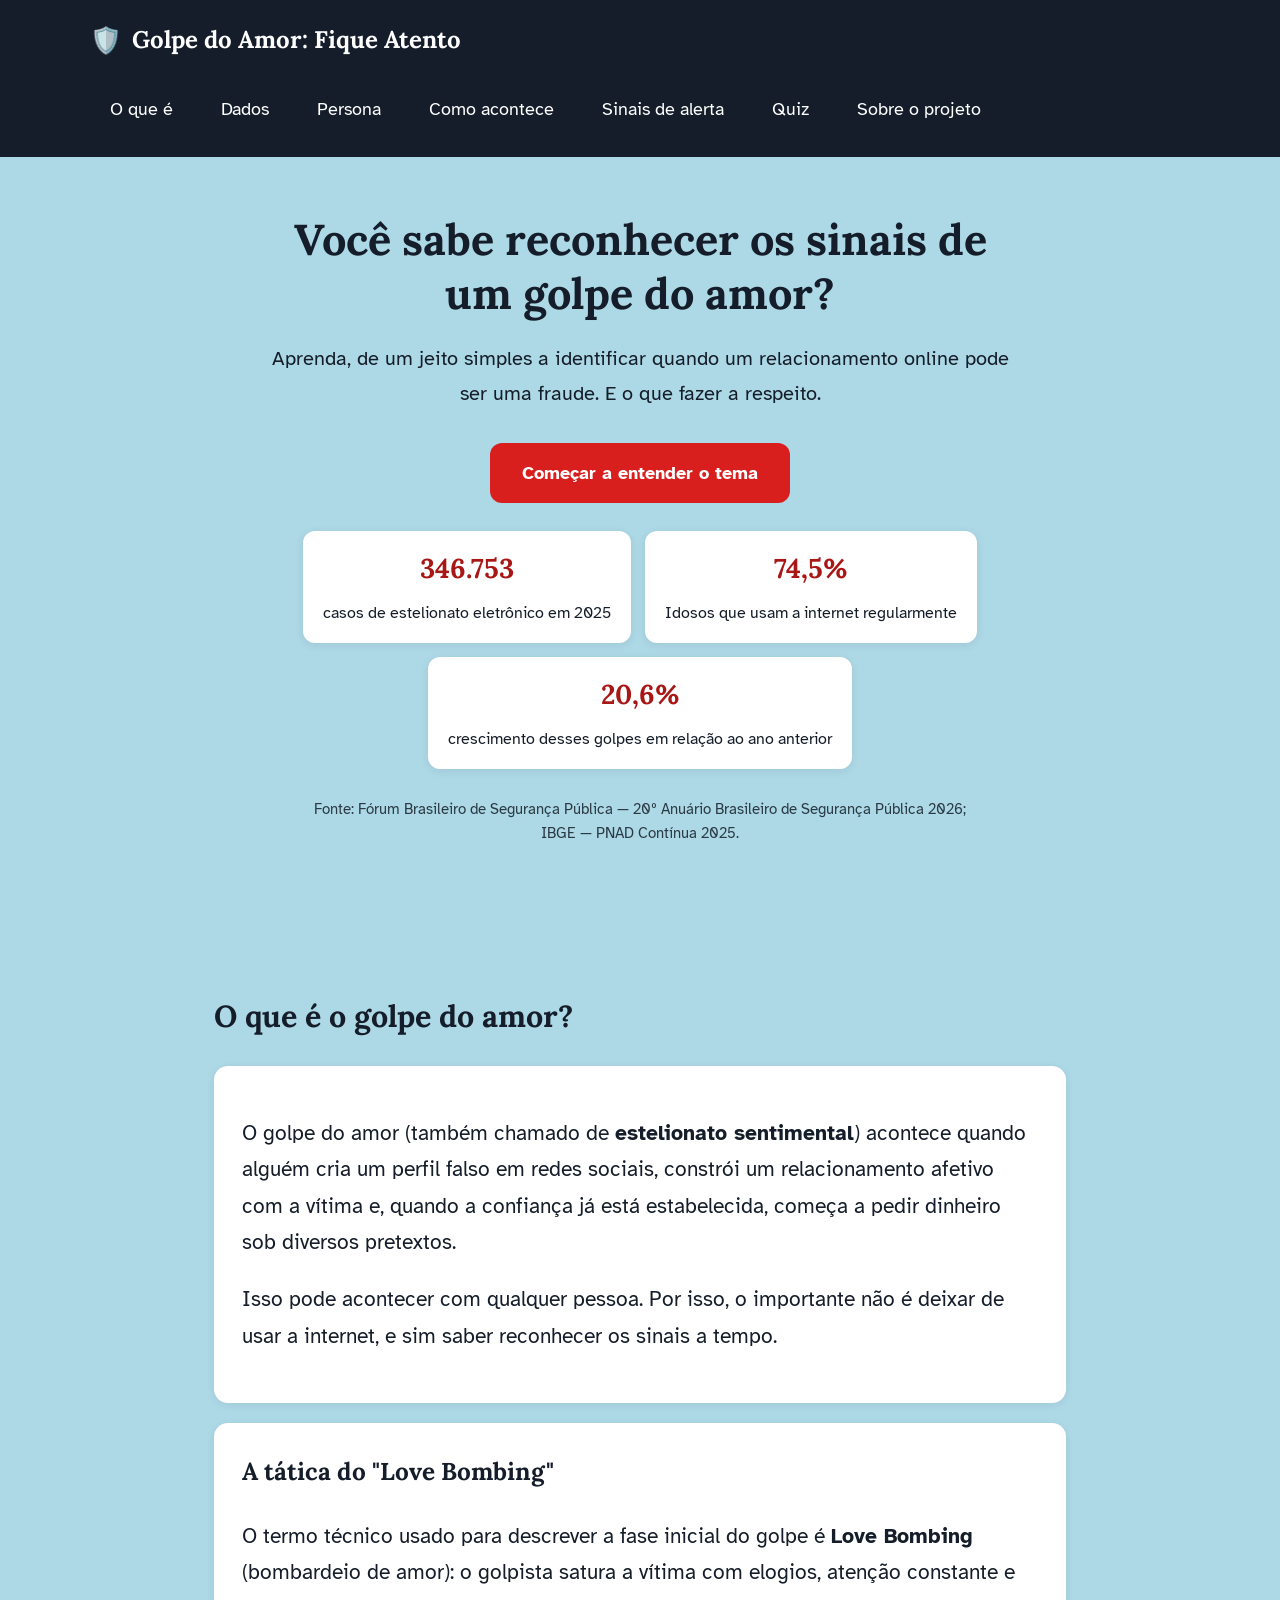
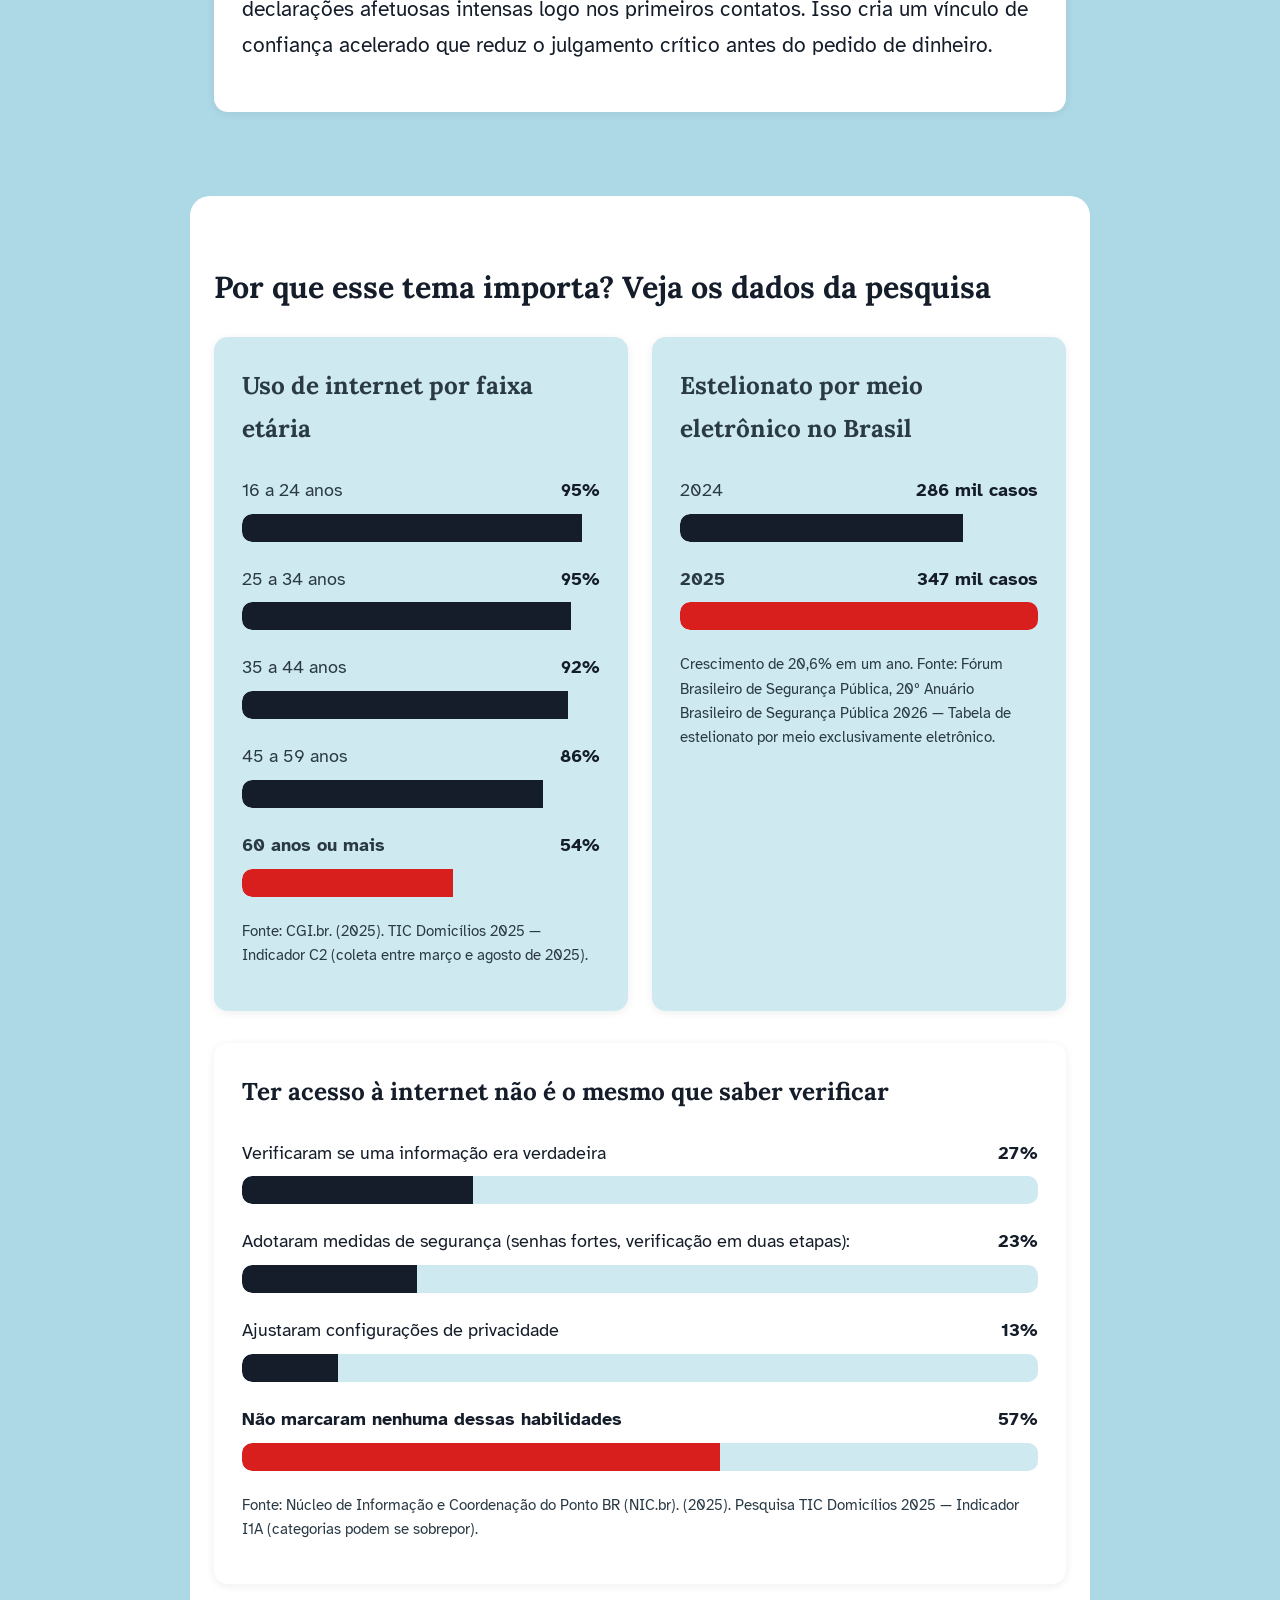
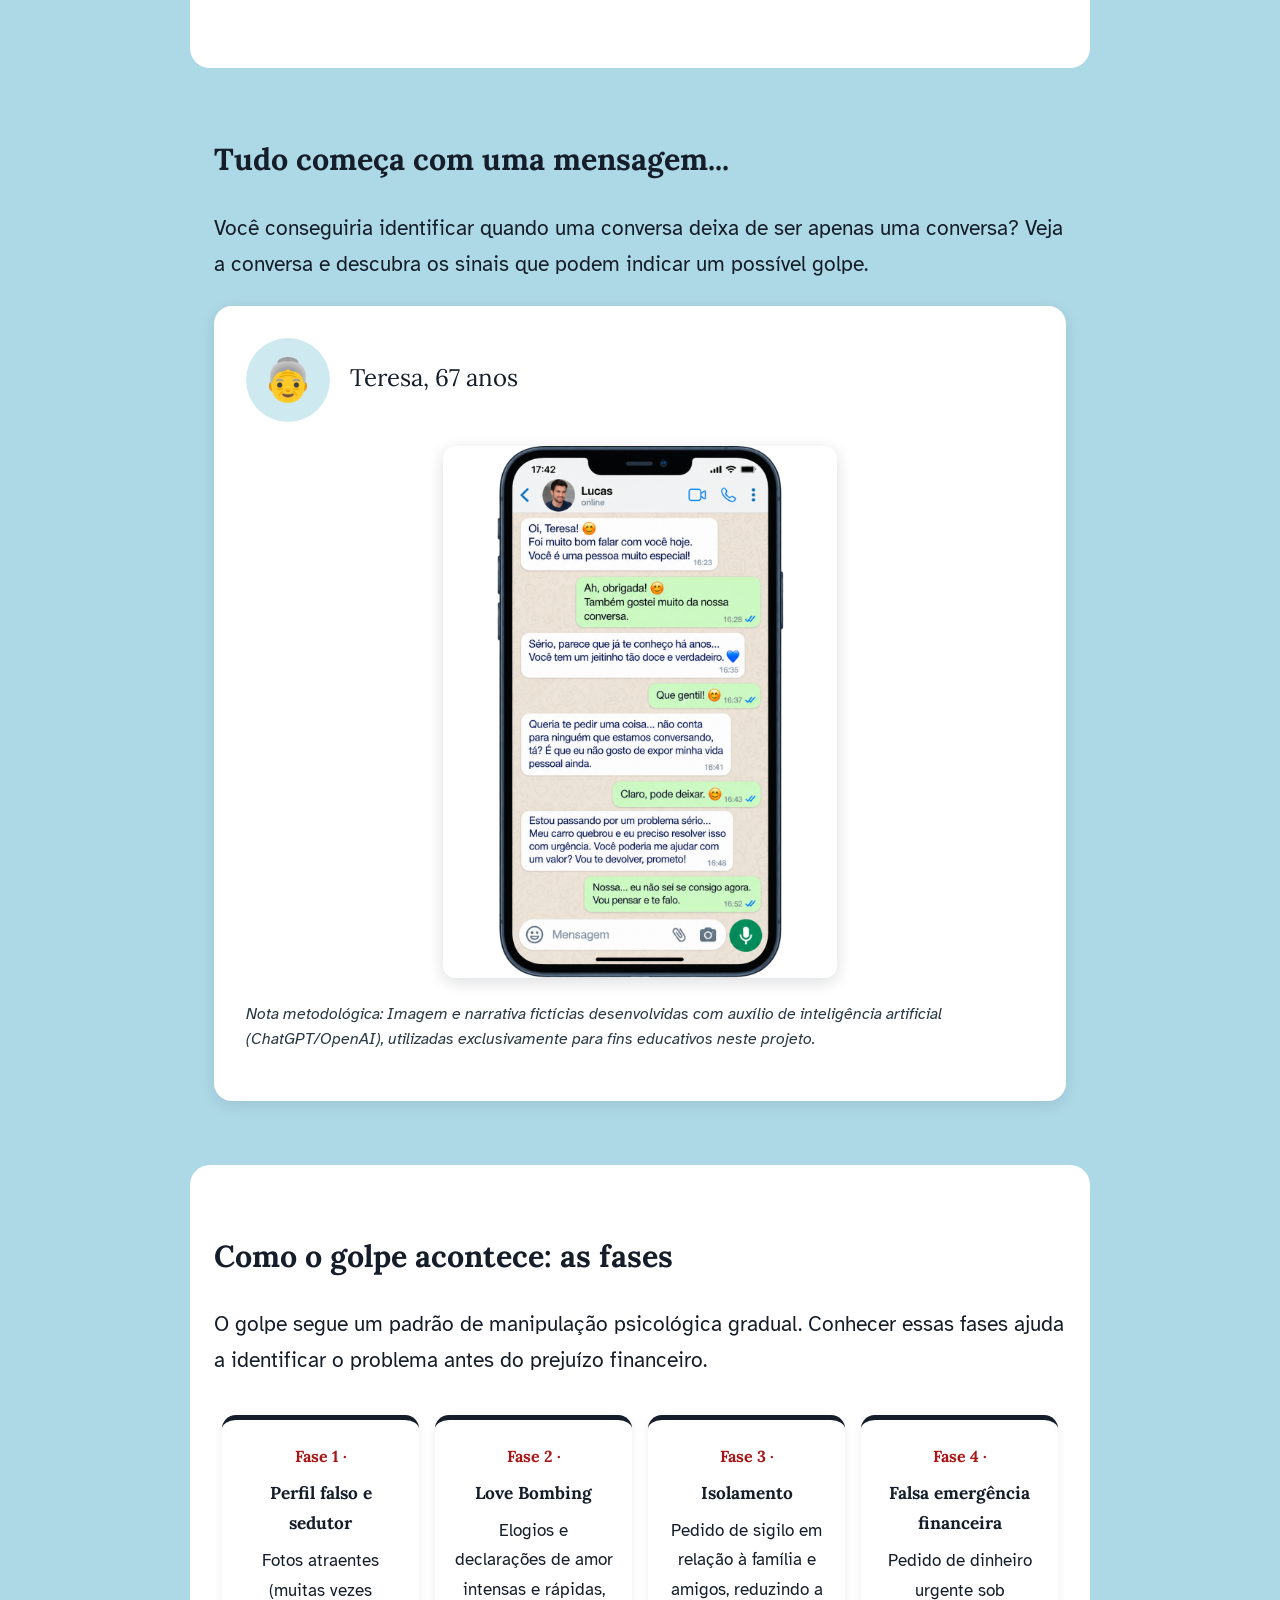
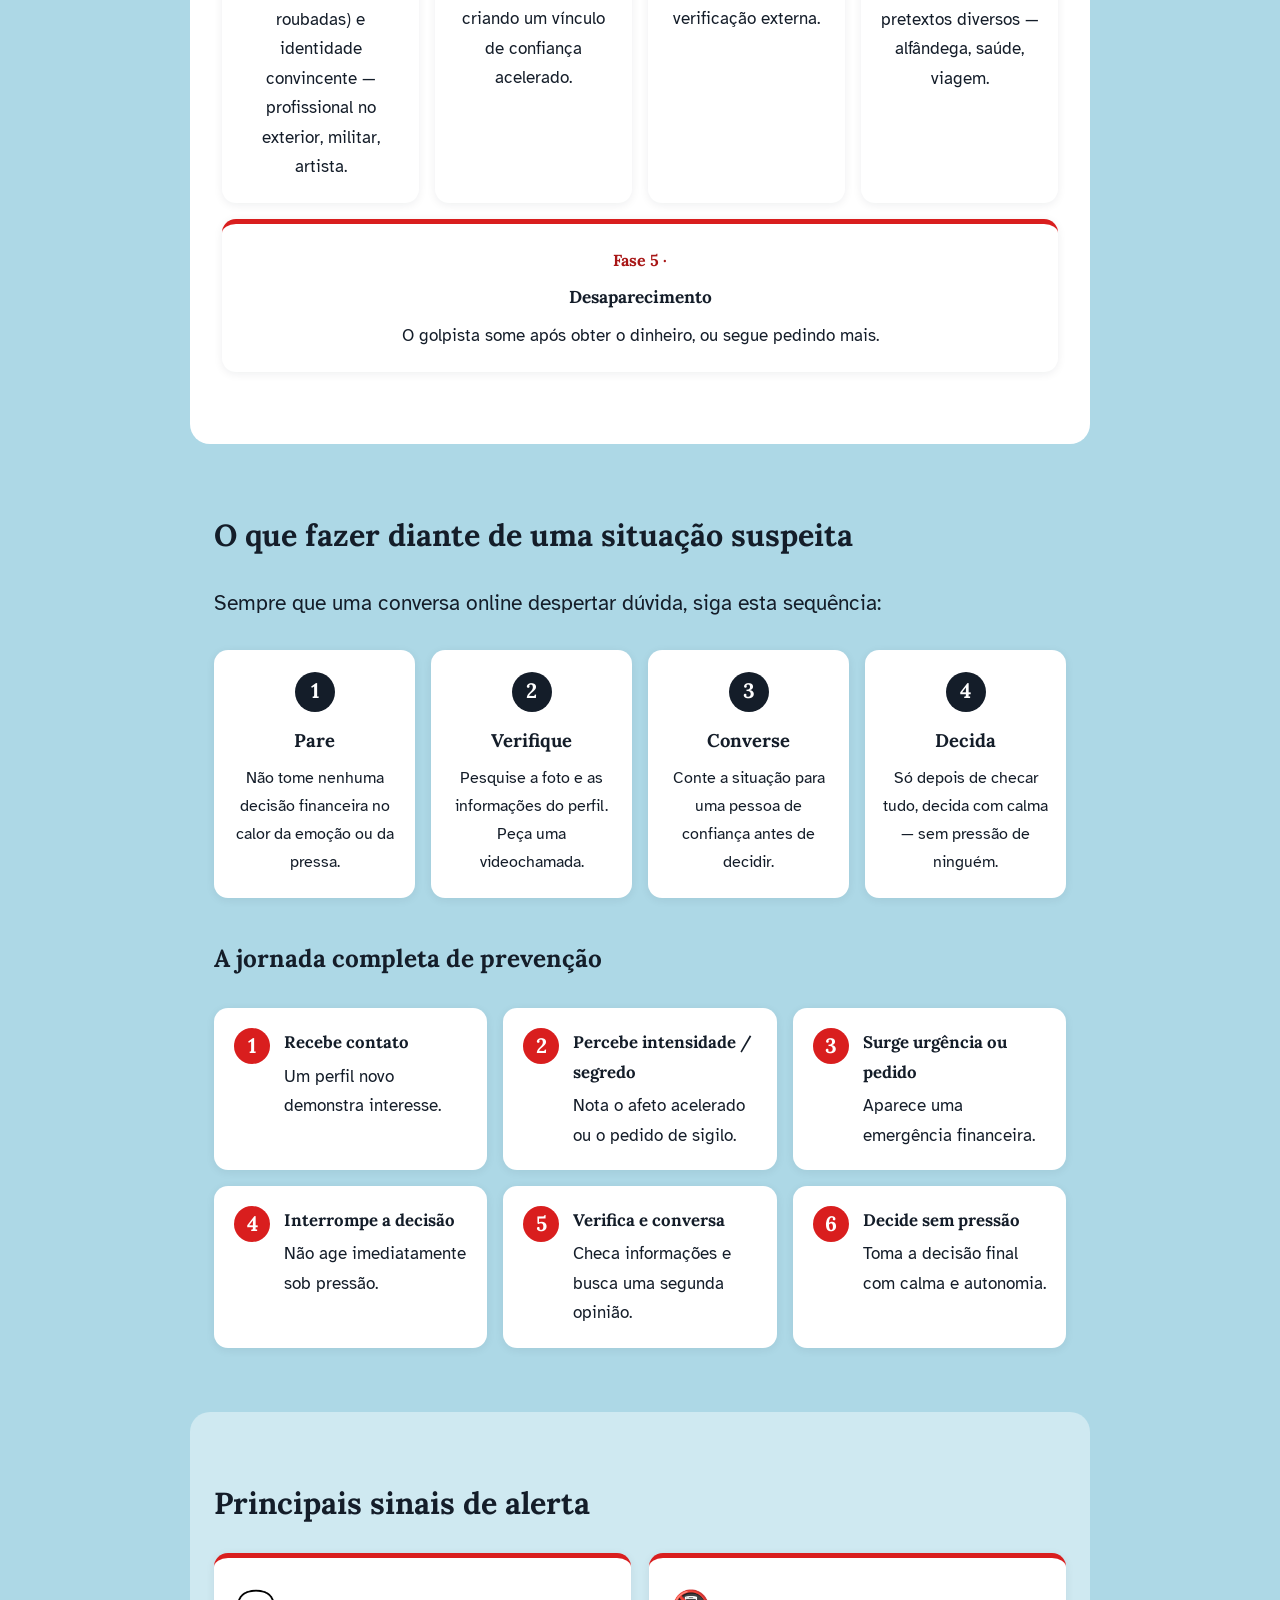
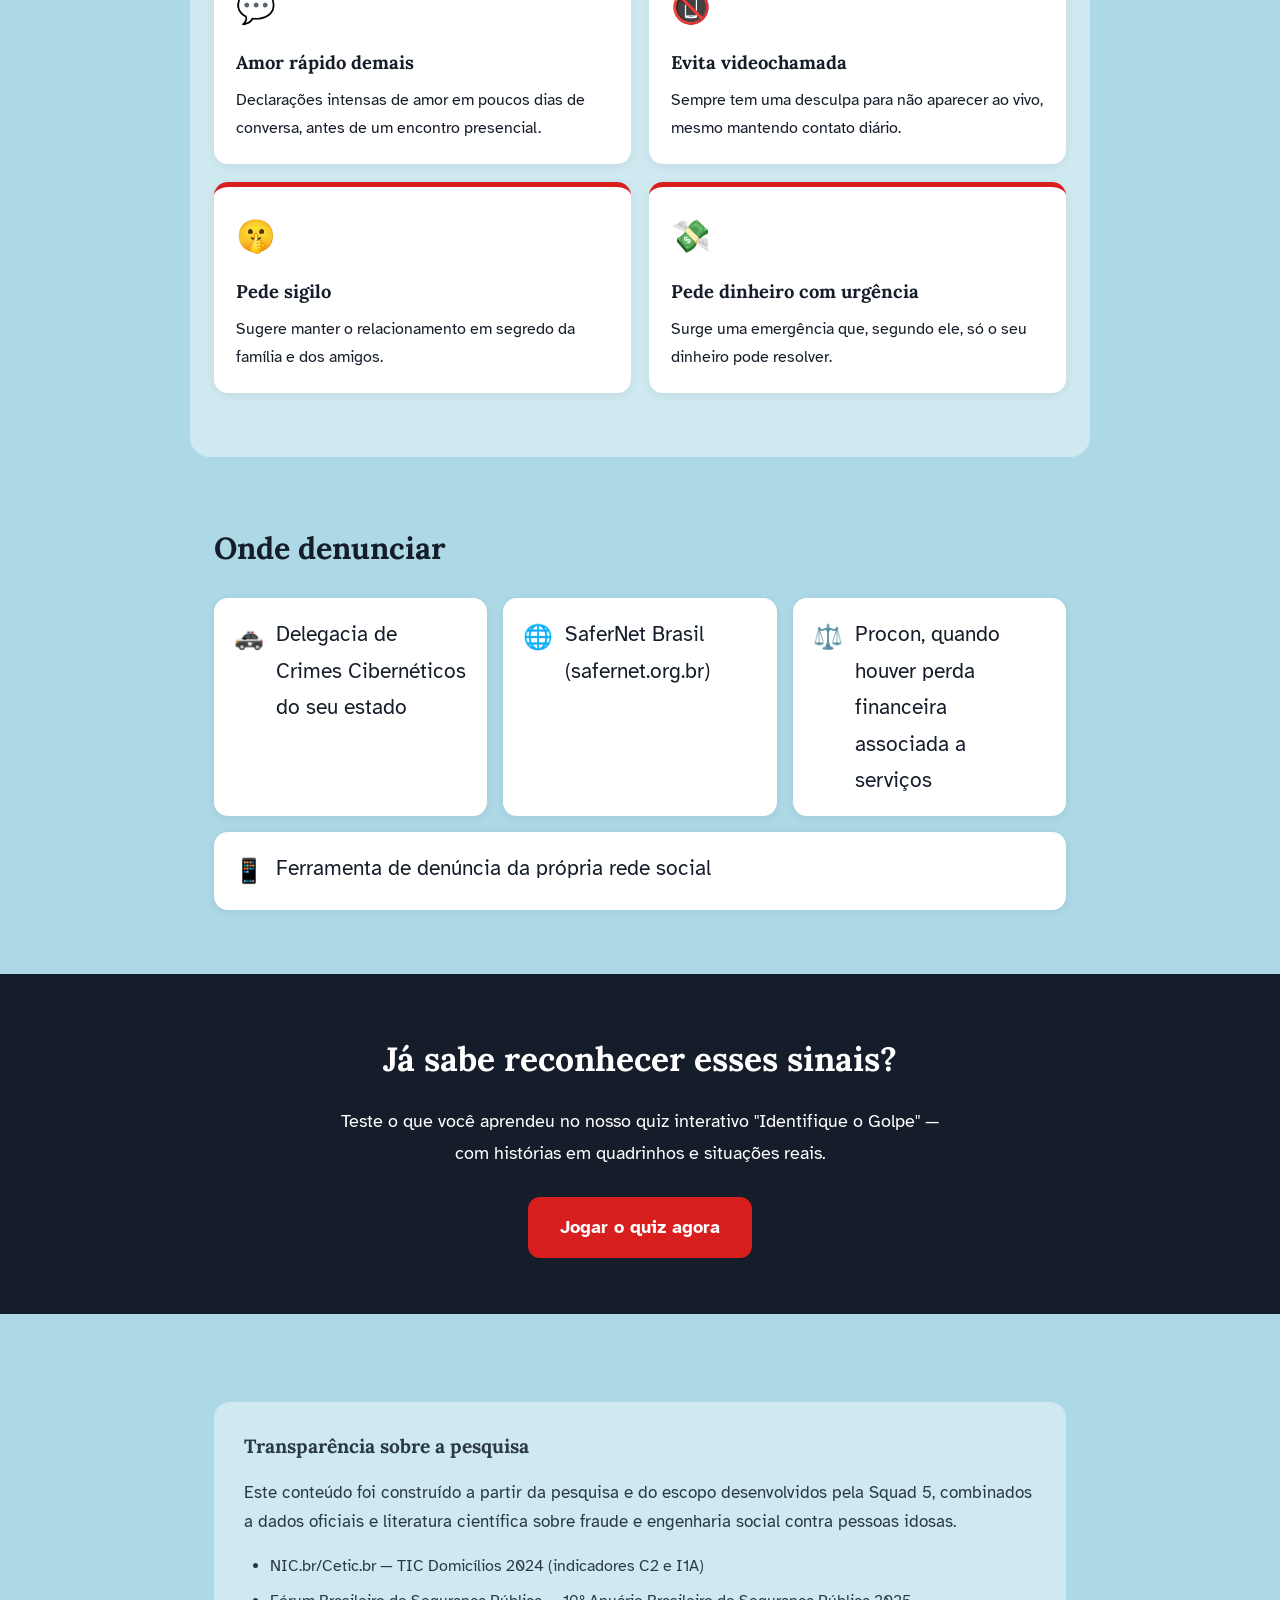
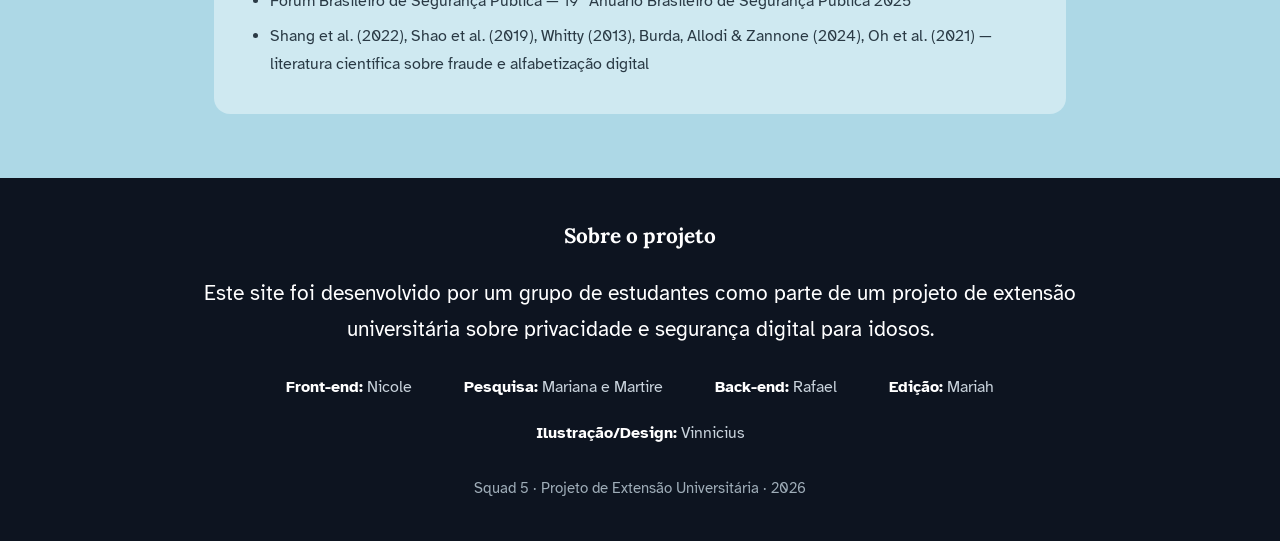
==== projetoex/index.html @ c7697cb9 "Add files via upload" ====
<!DOCTYPE html>
<html lang="pt-BR">
<head>
<meta charset="UTF-8">
<meta name="viewport" content="width=device-width, initial-scale=1.0">
<title>Golpe do Amor: Reconheça e se Proteja </title>
<meta name="description" content="Módulo educativo sobre o golpe do amor em redes sociais, com dados de pesquisa, persona, sinais de alerta e um quiz interativo.">
<link rel="stylesheet" href="style.css">
</head>
<body>

<a class="pular-link" href="#conteudo-principal">Pular para o conteúdo</a>

<header class="cabecalho">
  <div class="cabecalho-conteudo">
    <a class="logo" href="#topo">
      <span class="icone" aria-hidden="true">🛡️</span>
      Golpe do Amor: Fique Atento
    </a>
    <nav class="navegacao" aria-label="Navegação principal">
      <a href="#sobre-o-golpe">O que é</a>
      <a href="#dados-da-pesquisa">Dados</a>
      <a href="#persona">Persona</a>
      <a href="#fases-do-golpe">Como acontece</a>
      <a href="#sinais-de-alerta">Sinais de alerta</a>
      <a href="#quiz">Quiz</a>
      <a href="#autores">Sobre o projeto</a>
    </nav>
  </div>
</header>

<main id="conteudo-principal">

  <section class="hero" id="topo">
    <div class="hero-conteudo">
      <h1>Você sabe reconhecer os sinais de um golpe do amor?</h1>
      <p class="subtitulo">Aprenda, de um jeito simples a identificar quando um relacionamento online pode ser uma fraude. E o que fazer a respeito.</p>

      <a class="botao botao-primario" href="#sobre-o-golpe">Começar a entender o tema</a>

      <div class="badges-rapidos">
        <div class="badge-rapido">
          <span class="numero-grande"> 346.753</span>
          <span class="legenda-badge">casos de estelionato eletrônico em 2025</span>
        </div>
        <div class="badge-rapido">
          <span class="numero-grande">74,5%</span>
          <span class="legenda-badge"> Idosos que usam a internet regularmente</span>
        </div>
        <div class="badge-rapido">
          <span class="numero-grande">20,6%</span>
          <span class="legenda-badge">crescimento desses golpes em relação ao ano anterior</span>
        </div>
         <p class="badge-fonte">Fonte: Fórum Brasileiro de Segurança Pública — 20º Anuário Brasileiro de Segurança Pública 2026;<br> IBGE — PNAD Contínua 2025.</p>
      </div>
    </div>
  </section>

  <section class="secao" id="sobre-o-golpe">
    <h2>O que é o golpe do amor?</h2>
    <div class="cartao">
      <p>O golpe do amor (também chamado de <strong>estelionato sentimental</strong>) acontece quando alguém cria um perfil falso em redes sociais, constrói um relacionamento afetivo com a vítima e, quando a confiança já está estabelecida, começa a pedir dinheiro sob diversos pretextos.</p>
      <p>Isso pode acontecer com qualquer pessoa. Por isso, o importante não é deixar de usar a internet, e sim saber reconhecer os sinais a tempo.</p>
    </div>

    <div class="cartao">
      <h3>A tática do "Love Bombing"</h3>
      <p>O termo técnico usado para descrever a fase inicial do golpe é <strong>Love Bombing</strong> (bombardeio de amor): o golpista satura a vítima com elogios, atenção constante e declarações afetuosas intensas logo nos primeiros contatos. Isso cria um vínculo de confiança acelerado que reduz o julgamento crítico antes do pedido de dinheiro.</p>
    </div>
  </section>

  <section class="secao secao--fundo-branco" id="dados-da-pesquisa">
    <h2>Por que esse tema importa? Veja os dados da pesquisa</h2>

    <div class="duas-colunas">
      <div class="cartao cartao--fundo-azul-suave">
        <h3>Uso de internet por faixa etária</h3>
        <div class="grafico-barras">
          <div class="grafico-linha">
            <div class="grafico-rotulo"><span>16 a 24 anos</span><span class="valor">95%</span></div>
            <div class="grafico-trilha"><div class="grafico-preenchimento" style="width:95%"></div></div>
          </div>
          <div class="grafico-linha">
            <div class="grafico-rotulo"><span>25 a 34 anos</span><span class="valor">95%</span></div>
            <div class="grafico-trilha"><div class="grafico-preenchimento" style="width:92%"></div></div>
          </div>
          <div class="grafico-linha">
            <div class="grafico-rotulo"><span>35 a 44 anos</span><span class="valor">92%</span></div>
            <div class="grafico-trilha"><div class="grafico-preenchimento" style="width:91%"></div></div>
          </div>
          <div class="grafico-linha">
            <div class="grafico-rotulo"><span>45 a 59 anos</span><span class="valor">86%</span></div>
            <div class="grafico-trilha"><div class="grafico-preenchimento" style="width:84%"></div></div>
          </div>
          <div class="grafico-linha destaque">
            <div class="grafico-rotulo"><span><strong>60 anos ou mais</strong></span><span class="valor">54%</span></div>
            <div class="grafico-trilha"><div class="grafico-preenchimento" style="width:59%"></div></div>
          </div>
        </div>
        <p class="grafico-fonte"> Fonte: CGI.br. (2025). TIC Domicílios 2025 — Indicador C2 (coleta entre março e agosto de 2025).</p>
      </div>

      <div class="cartao cartao--fundo-azul-suave">
        <h3>Estelionato por meio eletrônico no Brasil</h3>
        <div class="grafico-barras">
          <div class="grafico-linha">
            <div class="grafico-rotulo"><span>2024</span><span class="valor">286 mil casos</span></div>
            <div class="grafico-trilha"><div class="grafico-preenchimento" style="width:79%"></div></div>
          </div>
          <div class="grafico-linha destaque">
            <div class="grafico-rotulo"><span><strong>2025</strong></span><span class="valor">347 mil casos</span></div>
            <div class="grafico-trilha"><div class="grafico-preenchimento" style="width:100%"></div></div>
          </div>
        </div>
        <p class="grafico-fonte">Crescimento de 20,6% em um ano. Fonte: Fórum Brasileiro de Segurança Pública, 20º Anuário Brasileiro de Segurança Pública 2026 — Tabela de estelionato por meio exclusivamente eletrônico.</p>
      </div>
    </div>

    <div class="cartao cartao--margin-top">
      <h3>Ter acesso à internet não é o mesmo que saber verificar</h3>
      <div class="grafico-barras">
        <div class="grafico-linha">
          <div class="grafico-rotulo"><span>Verificaram se uma informação era verdadeira</span><span class="valor">27%</span></div>
          <div class="grafico-trilha"><div class="grafico-preenchimento" style="width:29%"></div></div>
        </div>
        <div class="grafico-linha">
          <div class="grafico-rotulo"><span>Adotaram medidas de segurança (senhas fortes, verificação em duas etapas):</span><span class="valor">23%</span></div>
          <div class="grafico-trilha"><div class="grafico-preenchimento" style="width:22%"></div></div>
        </div>
        <div class="grafico-linha">
          <div class="grafico-rotulo"><span>Ajustaram configurações de privacidade</span><span class="valor">13%</span></div>
          <div class="grafico-trilha"><div class="grafico-preenchimento" style="width:12%"></div></div>
        </div>
        <div class="grafico-linha destaque">
          <div class="grafico-rotulo"><span><strong>Não marcaram nenhuma dessas habilidades</strong></span><span class="valor">57%</span></div>
          <div class="grafico-trilha"><div class="grafico-preenchimento" style="width:60%"></div></div>
        </div>
      </div>
      <p class="grafico-fonte">Fonte: Núcleo de Informação e Coordenação do Ponto BR (NIC.br). (2025). Pesquisa TIC Domicílios 2025 — Indicador I1A (categorias podem se sobrepor).</p>
    </div>
  </section>

  <section class="secao" id="persona">
    <h2>Tudo começa com uma mensagem...</h2>
    <p>Você conseguiria identificar quando uma conversa deixa de ser apenas uma conversa? Veja a conversa e descubra os sinais que podem indicar um possível golpe.</p>

    <div class="persona-cartao">
      <div class="persona-cabecalho">
        <div class="persona-avatar" aria-hidden="true">👵</div>
        <div>
          <p class="persona-nome">Teresa, 67 anos</p>
        </div>
      </div>

<div class="persona-exemplo-golpe">
      <img src="exconversa.png" alt="conversa exemplo">
    </div>
       
      <p class="persona-nota">Nota metodológica: Imagem e narrativa fictícias desenvolvidas com auxílio de inteligência artificial (ChatGPT/OpenAI), utilizadas exclusivamente para fins educativos neste projeto.</p>
    </div>
  </section>

  <section class="secao secao--fundo-branco" id="fases-do-golpe">
    <h2>Como o golpe acontece: as fases</h2>
    <p>O golpe segue um padrão de manipulação psicológica gradual. Conhecer essas fases ajuda a identificar o problema antes do prejuízo financeiro.</p>

    <div class="linha-tempo">
      <div class="fase-item">
        <span class="fase-numero"></span>
        <h3>Perfil falso e sedutor</h3>
        <p>Fotos atraentes (muitas vezes roubadas) e identidade convincente — profissional no exterior, militar, artista.</p>
      </div>
      <div class="fase-item">
        <span class="fase-numero"></span>
        <h3>Love Bombing</h3>
        <p>Elogios e declarações de amor intensas e rápidas, criando um vínculo de confiança acelerado.</p>
      </div>
      <div class="fase-item">
        <span class="fase-numero"></span>
        <h3>Isolamento</h3>
        <p>Pedido de sigilo em relação à família e amigos, reduzindo a verificação externa.</p>
      </div>
      <div class="fase-item">
        <span class="fase-numero"></span>
        <h3>Falsa emergência financeira</h3>
        <p>Pedido de dinheiro urgente sob pretextos diversos — alfândega, saúde, viagem.</p>
      </div>
      <div class="fase-item">
        <span class="fase-numero"></span>
        <h3>Desaparecimento</h3>
        <p>O golpista some após obter o dinheiro, ou segue pedindo mais.</p>
      </div>
    </div>
  </section>

  <section class="secao" id="protecao">
    <h2>O que fazer diante de uma situação suspeita</h2>
    <p>Sempre que uma conversa online despertar dúvida, siga esta sequência:</p>

    <div class="sequencia">
      <div class="sequencia-passo">
        <span class="numero" aria-hidden="true">1</span>
        <h3>Pare</h3>
        <p>Não tome nenhuma decisão financeira no calor da emoção ou da pressa.</p>
      </div>
      <div class="sequencia-passo">
        <span class="numero" aria-hidden="true">2</span>
        <h3>Verifique</h3>
        <p>Pesquise a foto e as informações do perfil. Peça uma videochamada.</p>
      </div>
      <div class="sequencia-passo">
        <span class="numero" aria-hidden="true">3</span>
        <h3>Converse</h3>
        <p>Conte a situação para uma pessoa de confiança antes de decidir.</p>
      </div>
      <div class="sequencia-passo">
        <span class="numero" aria-hidden="true">4</span>
        <h3>Decida</h3>
        <p>Só depois de checar tudo, decida com calma — sem pressão de ninguém.</p>
      </div>
    </div>

    <h3 class="espacamento-jornada">A jornada completa de prevenção</h3>
    <div class="jornada-grade">
      <div class="jornada-passo">
        <span class="jornada-numero">1</span>
        <div><h3>Recebe contato</h3><p>Um perfil novo demonstra interesse.</p></div>
      </div>
      <div class="jornada-passo">
        <span class="jornada-numero">2</span>
        <div><h3>Percebe intensidade / segredo</h3><p>Nota o afeto acelerado ou o pedido de sigilo.</p></div>
      </div>
      <div class="jornada-passo">
        <span class="jornada-numero">3</span>
        <div><h3>Surge urgência ou pedido</h3><p>Aparece uma emergência financeira.</p></div>
      </div>
      <div class="jornada-passo">
        <span class="jornada-numero">4</span>
        <div><h3>Interrompe a decisão</h3><p>Não age imediatamente sob pressão.</p></div>
      </div>
      <div class="jornada-passo">
        <span class="jornada-numero">5</span>
        <div><h3>Verifica e conversa</h3><p>Checa informações e busca uma segunda opinião.</p></div>
      </div>
      <div class="jornada-passo">
        <span class="jornada-numero">6</span>
        <div><h3>Decide sem pressão</h3><p>Toma a decisão final com calma e autonomia.</p></div>
      </div>
    </div>
  </section>

  <section class="secao secao--fundo-azul-suave" id="sinais-de-alerta">
    <h2>Principais sinais de alerta</h2>
    <div class="grade-sinais">
      <div class="sinal-cartao">
        <span class="icone-sinal" aria-hidden="true">💬</span>
        <h3>Amor rápido demais</h3>
        <p>Declarações intensas de amor em poucos dias de conversa, antes de um encontro presencial.</p>
      </div>
      <div class="sinal-cartao">
        <span class="icone-sinal" aria-hidden="true">📵</span>
        <h3>Evita videochamada</h3>
        <p>Sempre tem uma desculpa para não aparecer ao vivo, mesmo mantendo contato diário.</p>
      </div>
      <div class="sinal-cartao">
        <span class="icone-sinal" aria-hidden="true">🤫</span>
        <h3>Pede sigilo</h3>
        <p>Sugere manter o relacionamento em segredo da família e dos amigos.</p>
      </div>
      <div class="sinal-cartao">
        <span class="icone-sinal" aria-hidden="true">💸</span>
        <h3>Pede dinheiro com urgência</h3>
        <p>Surge uma emergência que, segundo ele, só o seu dinheiro pode resolver.</p>
      </div>
    </div>
  </section>

  <section class="secao" id="denuncia">
    <h2>Onde denunciar</h2>
    <ul class="lista-denuncia">
      <li><span class="icone-denuncia" aria-hidden="true">🚓</span><span>Delegacia de Crimes Cibernéticos do seu estado</span></li>
      <li><span class="icone-denuncia" aria-hidden="true">🌐</span><span>SaferNet Brasil (safernet.org.br)</span></li>
      <li><span class="icone-denuncia" aria-hidden="true">⚖️</span><span>Procon, quando houver perda financeira associada a serviços</span></li>
      <li><span class="icone-denuncia" aria-hidden="true">📱</span><span>Ferramenta de denúncia da própria rede social</span></li>
    </ul>
  </section>

  <section class="faixa-cta" id="quiz">
    <h2>Já sabe reconhecer esses sinais?</h2>
    <p>Teste o que você aprendeu no nosso quiz interativo "Identifique o Golpe" — com histórias em quadrinhos e situações reais.</p>
    <a class="botao botao-primario" href="quiz.html">Jogar o quiz agora</a>
  </section>

  <section class="secao" id="metodologia">
    <div class="nota-metodologica">
      <h3>Transparência sobre a pesquisa</h3>
      <p>Este conteúdo foi construído a partir da pesquisa e do escopo desenvolvidos pela Squad 5, combinados a dados oficiais e literatura científica sobre fraude e engenharia social contra pessoas idosas.</p>
      <ul class="lista-referencias">
        <li>NIC.br/Cetic.br — TIC Domicílios 2024 (indicadores C2 e I1A)</li>
        <li>Fórum Brasileiro de Segurança Pública — 19º Anuário Brasileiro de Segurança Pública 2025</li>
        <li>Shang et al. (2022), Shao et al. (2019), Whitty (2013), Burda, Allodi &amp; Zannone (2024), Oh et al. (2021) — literatura científica sobre fraude e alfabetização digital</li>
      </ul>
    </div>
  </section>

</main>

<footer class="rodape" id="autores">
  <div class="rodape-conteudo">
    <h2>Sobre o projeto</h2>
    <p>Este site foi desenvolvido por um grupo de estudantes como parte de um projeto de extensão universitária sobre privacidade e segurança digital para idosos.</p>
    <ul class="lista-autores">
      <li><strong>Front-end:</strong> Nicole</li>
      <li><strong>Pesquisa:</strong> Mariana e Martire</li>
      <li><strong>Back-end:</strong> Rafael</li>
      <li><strong>Edição:</strong> Mariah</li>
      <li><strong>Ilustração/Design:</strong> Vinnicius</li>
    </ul>
    <p class="rodape-nota">Squad 5 · Projeto de Extensão Universitária · 2026</p>
  </div>
</footer>

</body>
</html>
---- projetoex/style.css ----
@import url('https://fonts.googleapis.com/css2?family=Atkinson+Hyperlegible:ital,wght@0,400;0,700;1,400&family=Lora:wght@500;700&display=swap');

:root {
  --azul-claro: #ADD8E6;
  --azul-claro-suave: #CFE9F1;
  --marinho: #141D29;
  --vermelho: #D91E1E;
  --vermelho-escuro: #A81616;
  --branco: #FFFFFF;
  --cinza-borda: #D8E3E7;
  --cinza-texto: #2A3A45;

  --fonte-titulo: 'Lora', Georgia, serif;
  --fonte-corpo: 'Atkinson Hyperlegible', Arial, sans-serif;

  --tamanho-corpo: 1.3rem;
  --altura-linha: 1.75;
}

* { box-sizing: border-box; }

html { scroll-behavior: smooth; }

body {
  margin: 0;
  font-family: var(--fonte-corpo);
  font-size: var(--tamanho-corpo);
  line-height: var(--altura-linha);
  color: var(--marinho);
  background: var(--azul-claro);
}

img { max-width: 100%; display: block; }

/* Foco visível para navegação por teclado — essencial p/ acessibilidade */
a:focus-visible,
button:focus-visible {
  outline: 3px solid var(--vermelho);
  outline-offset: 3px;
}

/* Link para pular direto ao conteúdo (leitor de tela / teclado) */
.pular-link {
  position: absolute;
  left: -999px;
  top: 0;
  background: var(--branco);
  color: var(--marinho);
  padding: 12px 20px;
  z-index: 100;
  border-radius: 0 0 8px 0;
}
.pular-link:focus {
  left: 0;
}

/* ---------- Cabeçalho ---------- */
.cabecalho {
  background: var(--marinho);
  color: var(--branco);
  padding: 18px 24px;
}

.cabecalho-conteudo {
  max-width: 1100px;
  margin: 0 auto;
  display: flex;
  align-items: center;
  justify-content: space-between;
  gap: 16px;
  flex-wrap: wrap;
}

.logo {
  font-family: var(--fonte-titulo);
  font-size: 1.5rem;
  font-weight: 700;
  color: var(--branco);
  text-decoration: none;
  display: flex;
  align-items: center;
  gap: 10px;
}

.logo span.icone {
  font-size: 1.6rem;
}

.navegacao {
  display: flex;
  gap: 8px;
  flex-wrap: wrap;
}

.navegacao a {
  color: var(--branco);
  text-decoration: none;
  font-size: 1.15rem;
  padding: 14px 20px;
  border-radius: 10px;
  min-height: 52px;
  display: flex;
  align-items: center;
}

.navegacao a:hover,
.navegacao a:focus-visible {
  background: rgba(255,255,255,0.15);
}

/* ---------- Faixa de estatísticas rápidas (hero) ---------- */
.badges-rapidos {
  display: flex;
  flex-wrap: wrap;
  gap: 14px;
  justify-content: center;
  margin-top: 28px;
}

.badge-rapido {
  background: var(--branco);
  border-radius: 12px;
  padding: 14px 20px;
  box-shadow: 0 2px 10px rgba(20,29,41,0.08);
  text-align: center;
  min-width: 150px;
}

.badge-rapido .numero-grande {
  font-family: var(--fonte-titulo);
  font-size: 1.7rem;
  font-weight: 700;
  color: var(--vermelho-escuro);
  display: block;
}

.badge-rapido .legenda-badge {
  font-size: 1rem;
  color: var(--marinho);
}

/* ---------- Gráficos de barra (dados da pesquisa) ---------- */
.grafico-barras {
  margin-top: 16px;
}

.grafico-linha {
  margin-bottom: 22px;
}

.grafico-linha .grafico-rotulo {
  display: flex;
  justify-content: space-between;
  font-size: 1.1rem;
  margin-bottom: 8px;
}

.grafico-linha .grafico-rotulo .valor {
  font-weight: 700;
  color: var(--marinho);
}

.grafico-trilha {
  background: var(--azul-claro-suave);
  border-radius: 10px;
  height: 28px;
  overflow: hidden;
}

.grafico-preenchimento {
  height: 100%;
  background: var(--marinho);
  border-radius: 10px 0 0 10px;
}

.grafico-linha.destaque .grafico-preenchimento {
  background: var(--vermelho);
}

.grafico-fonte {
  font-size: 0.95rem;
  color: var(--cinza-texto);
  margin-top: 14px;
  line-height: 1.6;
}

  .badge-fonte {
  font-size: 0.95rem;
  color: var(--cinza-texto);
  margin-top: 14px;
  line-height: 1.6;
}

.duas-colunas {
  display: flex;
  flex-wrap: wrap;
  gap: 24px;
  align-items: stretch;
}

.duas-colunas > .cartao {
  flex: 1 1 320px;
  margin-bottom: 0;
}

/* ---------- Cartão da persona ---------- */
.persona-cartao {
  background: var(--branco);
  border-radius: 18px;
  padding: 32px;
  box-shadow: 0 4px 16px rgba(20,29,41,0.1);
  margin-top: 24px;
}

/* Imagem de exemplo do golpe na persona */
.persona-exemplo-golpe {
  margin: 24px 0;
  text-align: center;
}

.persona-exemplo-golpe img {
  max-width: 50%;
  height: auto;
  border-radius: 12px;
  box-shadow: 0 4px 16px rgba(20,29,41,0.15);
  display: block;
  margin: 0 auto;
}

.persona-cabecalho {
  display: flex;
  align-items: center;
  gap: 20px;
  margin-bottom: 20px;
  flex-wrap: wrap;
}

.persona-avatar {
  width: 84px;
  height: 84px;
  border-radius: 50%;
  background: var(--azul-claro-suave);
  display: flex;
  align-items: center;
  justify-content: center;
  font-size: 2.6rem;
  flex-shrink: 0;
}

.persona-nome {
  font-family: var(--fonte-titulo);
  font-size: 1.5rem;
  margin: 0 0 4px;
}

.persona-tag {
  display: inline-block;
  background: var(--azul-claro-suave);
  color: var(--marinho);
  padding: 4px 12px;
  border-radius: 999px;
  font-weight: 700;
}

.persona-nota {
  font-size: 1rem;
  color: var(--cinza-texto);
  margin-top: 24px;
  font-style: italic;
  line-height: 1.6;
}

/* ---------- Linha do tempo — fases do golpe ---------- */
.linha-tempo {
  display: flex;
  flex-wrap: wrap;
  gap: 0;
  margin-top: 28px;
  counter-reset: fase;
}

.fase-item {
  flex: 1 1 180px;
  background: var(--branco);
  border-radius: 14px;
  padding: 22px 18px;
  text-align: center;
  box-shadow: 0 2px 10px rgba(20,29,41,0.07);
  position: relative;
  margin: 8px;
  border-top: 5px solid var(--marinho);
}

.fase-item:nth-child(5) {
  border-top-color: var(--vermelho);
}

.fase-item .fase-numero {
  counter-increment: fase;
  font-family: var(--fonte-titulo);
  font-weight: 700;
  color: var(--vermelho-escuro);
  font-size: 1rem;
  display: block;
  margin-bottom: 8px;
}

.fase-item .fase-numero::before {
  content: "Fase " counter(fase) " · ";
}

.fase-item h3 {
  font-family: var(--fonte-titulo);
  font-size: 1.08rem;
  margin: 0 0 8px;
}

.fase-item p {
  font-size: 1.05rem;
  margin: 0;
}

/* ---------- Jornada de prevenção (6 passos) ---------- */
.jornada-grade {
  display: flex;
  flex-wrap: wrap;
  gap: 16px;
  margin-top: 28px;
}

.jornada-passo {
  flex: 1 1 260px;
  background: var(--branco);
  border-radius: 14px;
  padding: 20px;
  box-shadow: 0 2px 10px rgba(20,29,41,0.07);
  display: flex;
  gap: 14px;
  align-items: flex-start;
}

.jornada-passo .jornada-numero {
  flex-shrink: 0;
  width: 36px;
  height: 36px;
  border-radius: 50%;
  background: var(--vermelho);
  color: var(--branco);
  display: flex;
  align-items: center;
  justify-content: center;
  font-family: var(--fonte-titulo);
  font-weight: 700;
}

.jornada-passo h3 {
  font-family: var(--fonte-titulo);
  font-size: 1.05rem;
  margin: 0 0 4px;
}

.jornada-passo p {
  margin: 0;
  font-size: 1.05rem;
}

/* ---------- Onde denunciar ---------- */
.lista-denuncia {
  list-style: none;
  padding: 0;
  margin: 24px 0 0;
  display: flex;
  flex-wrap: wrap;
  gap: 16px;
}

.lista-denuncia li {
  flex: 1 1 240px;
  background: var(--branco);
  border-radius: 14px;
  padding: 18px 20px;
  box-shadow: 0 2px 10px rgba(20,29,41,0.07);
  display: flex;
  gap: 12px;
  align-items: flex-start;
}

.lista-denuncia .icone-denuncia {
  font-size: 1.5rem;
}

/* ---------- Nota de transparência / metodologia ---------- */
.nota-metodologica {
  background: var(--azul-claro-suave);
  border-radius: 16px;
  padding: 28px 30px;
  margin-top: 24px;
  font-size: 1.05rem;
  color: var(--cinza-texto);
  line-height: 1.7;
}

.nota-metodologica h3 {
  font-family: var(--fonte-titulo);
  margin: 0 0 14px;
  font-size: 1.2rem;
}

 .lista-referencias {
  margin: 14px 0 0;
  padding-left: 26px;
  font-size: 1rem;
  color: var(--cinza-texto);
  line-height: 1.7;
}

 .lista-referencias li {
  margin-bottom: 8px;
}

/* ---------- Seção principal (hero) ---------- */
.hero {
  padding: 56px 24px 64px;
  text-align: center;
}

.hero-conteudo {
  max-width: 760px;
  margin: 0 auto;
}

.hero h1 {
  font-family: var(--fonte-titulo);
  font-size: clamp(1.9rem, 4vw, 2.7rem);
  line-height: 1.25;
  margin: 0 0 20px;
  color: var(--marinho);
}

.hero p.subtitulo {
  font-size: 1.25rem;
  margin: 0 0 32px;
  color: var(--marinho);
}

.estatistica-destaque {
  background: var(--branco);
  border-left: 6px solid var(--vermelho);
  border-radius: 12px;
  padding: 20px 24px;
  margin: 0 0 36px;
  text-align: left;
  box-shadow: 0 2px 10px rgba(20,29,41,0.08);
}

.estatistica-destaque strong {
  font-family: var(--fonte-titulo);
  font-size: 1.3rem;
  display: block;
  margin-bottom: 6px;
  color: var(--vermelho-escuro);
}

/* ---------- Botões ---------- */
.botao {
  display: inline-flex;
  align-items: center;
  justify-content: center;
  gap: 10px;
  min-height: 56px;
  padding: 14px 32px;
  font-family: var(--fonte-corpo);
  font-size: 1.15rem;
  font-weight: 700;
  text-decoration: none;
  border-radius: 12px;
  border: none;
  cursor: pointer;
  transition: background-color 0.15s ease, transform 0.1s ease;
}

.botao-primario {
  background: var(--vermelho);
  color: var(--branco);
}
.botao-primario:hover,
.botao-primario:focus-visible {
  background: var(--vermelho-escuro);
}
.botao-primario:active {
  transform: scale(0.98);
}

.botao-secundario {
  background: var(--branco);
  color: var(--marinho);
  border: 2px solid var(--marinho);
}
.botao-secundario:hover,
.botao-secundario:focus-visible {
  background: var(--azul-claro-suave);
}

/* ---------- Seções de conteúdo ---------- */
.secao {
  max-width: 900px;
  margin: 0 auto;
  padding: 64px 24px;
}

.secao h2 {
  font-family: var(--fonte-titulo);
  font-size: clamp(1.5rem, 3vw, 1.9rem);
  margin: 0 0 24px;
  color: var(--marinho);
}

/* Seções com fundo branco e cantos arredondados */
.secao--fundo-branco {
  background: var(--branco);
  border-radius: 20px;
}

/* Seções com fundo azul suave e cantos arredondados */
.secao--fundo-azul-suave {
  background: var(--azul-claro-suave);
  border-radius: 20px;
}

.cartao {
  background: var(--branco);
  border-radius: 14px;
  padding: 28px;
  box-shadow: 0 2px 10px rgba(20,29,41,0.07);
  margin-bottom: 20px;
}

/* Cartão com fundo azul suave */
.cartao--fundo-azul-suave {
  background: var(--azul-claro-suave);
  color: var(--cinza-texto);
}

/* Cartão com margem superior para separação visual */
.cartao--margin-top {
  margin-top: 32px;
}

/* Título com margem extra para a jornada */
.espacamento-jornada {
  font-family: var(--fonte-titulo);
  margin-top: 40px;
}

/* Títulos de cartão padronizados */
.cartao h3 {
  font-family: var(--fonte-titulo);
  margin-top: 0;
}

/* ---------- Sequência "Pare → Verifique → Converse → Decida" ---------- */
.sequencia {
  display: flex;
  flex-wrap: wrap;
  gap: 16px;
  margin-top: 28px;
}

.sequencia-passo {
  background: var(--branco);
  border-radius: 14px;
  padding: 22px 16px;
  text-align: center;
  box-shadow: 0 2px 10px rgba(20,29,41,0.07);
  flex: 1 1 200px;
}

.sequencia-passo .numero {
  display: inline-flex;
  align-items: center;
  justify-content: center;
  width: 40px;
  height: 40px;
  border-radius: 50%;
  background: var(--marinho);
  color: var(--branco);
  font-family: var(--fonte-titulo);
  font-weight: 700;
  margin-bottom: 12px;
}

.sequencia-passo h3 {
  font-family: var(--fonte-titulo);
  font-size: 1.15rem;
  margin: 0 0 8px;
}

.sequencia-passo p {
  font-size: 1rem;
  margin: 0;
}

.seta-sequencia {
  display: none;
}

/* ---------- Grade de sinais de alerta ---------- */
.grade-sinais {
  display: flex;
  flex-wrap: wrap;
  gap: 18px;
  margin-top: 24px;
}

.sinal-cartao {
  background: var(--branco);
  border-radius: 14px;
  padding: 22px;
  box-shadow: 0 2px 10px rgba(20,29,41,0.07);
  border-top: 5px solid var(--vermelho);
  flex: 1 1 280px;
}

.sinal-cartao .icone-sinal {
  font-size: 2rem;
  margin-bottom: 10px;
  display: block;
}

.sinal-cartao h3 {
  font-family: var(--fonte-titulo);
  font-size: 1.15rem;
  margin: 0 0 8px;
}

.sinal-cartao p {
  margin: 0;
  font-size: 1rem;
}

/* ---------- Faixa de chamada para o quiz ---------- */
.faixa-cta {
  background: var(--marinho);
  color: var(--branco);
  text-align: center;
  padding: 56px 24px;
}

.faixa-cta h2 {
  font-family: var(--fonte-titulo);
  font-size: clamp(1.6rem, 3.5vw, 2.1rem);
  margin: 0 0 16px;
  color: var(--branco);
}

.faixa-cta p {
  font-size: 1.15rem;
  max-width: 620px;
  margin: 0 auto 28px;
}

/* ---------- Rodapé / Autores ---------- */
.rodape {
  background: #0D1420;
  color: var(--branco);
  padding: 40px 24px;
}

.rodape-conteudo {
  max-width: 900px;
  margin: 0 auto;
  text-align: center;
}

.rodape h2 {
  font-family: var(--fonte-titulo);
  font-size: 1.3rem;
  margin: 0 0 18px;
  color: var(--branco);
}

.lista-autores {
  list-style: none;
  padding: 0;
  margin: 0 0 24px;
  display: flex;
  flex-wrap: wrap;
  justify-content: center;
  gap: 10px 26px;
  font-size: 1rem;
}

.lista-autores li strong {
  color: var(--branco);
}
.lista-autores li {
  color: #C9D3DC;
  margin: 4px 13px;
}

.rodape-nota {
  font-size: 0.95rem;
  color: #9FADB8;
  margin: 0;
}

/* ---------- Responsivo: celular ---------- */
@media (max-width: 720px) {
  .navegacao {
    width: 100%;
    justify-content: center;
  }

  .sequencia {
    flex-direction: column;
  }
  .sequencia .sequencia-passo {
    flex: 0 1 auto;
  }

  .grade-sinais {
    flex-direction: column;
  }
  .grade-sinais .sinal-cartao {
    flex: 0 1 auto;
  }

  .duas-colunas {
    flex-direction: column;
  }
  .duas-colunas > .cartao {
    flex: 0 1 auto;
  }

  .persona-cabecalho {
    flex-direction: column;
    text-align: center;
  }

  .persona-grade {
    flex-direction: column;
  }
  .persona-grade .persona-bloco {
    flex: 0 1 auto;
  }

  .linha-tempo {
    flex-direction: column;
  }
  .fase-item {
    margin: 6px 0;
    flex: 0 1 auto;
  }

  .jornada-grade {
    flex-direction: column;
  }
  .jornada-grade .jornada-passo {
    flex: 0 1 auto;
  }

  .lista-denuncia {
    flex-direction: column;
  }
  .lista-denuncia li {
    flex: 0 1 auto;
  }

  .badges-rapidos {
    flex-direction: column;
    align-items: stretch;
  }

  .secao {
    padding: 36px 18px;
  }

  .hero {
    padding: 40px 18px 48px;
  }
}

/* Respeita preferência do usuário por menos movimento */
@media (prefers-reduced-motion: reduce) {
  html { scroll-behavior: auto; }
  * { transition: none !important; }
}
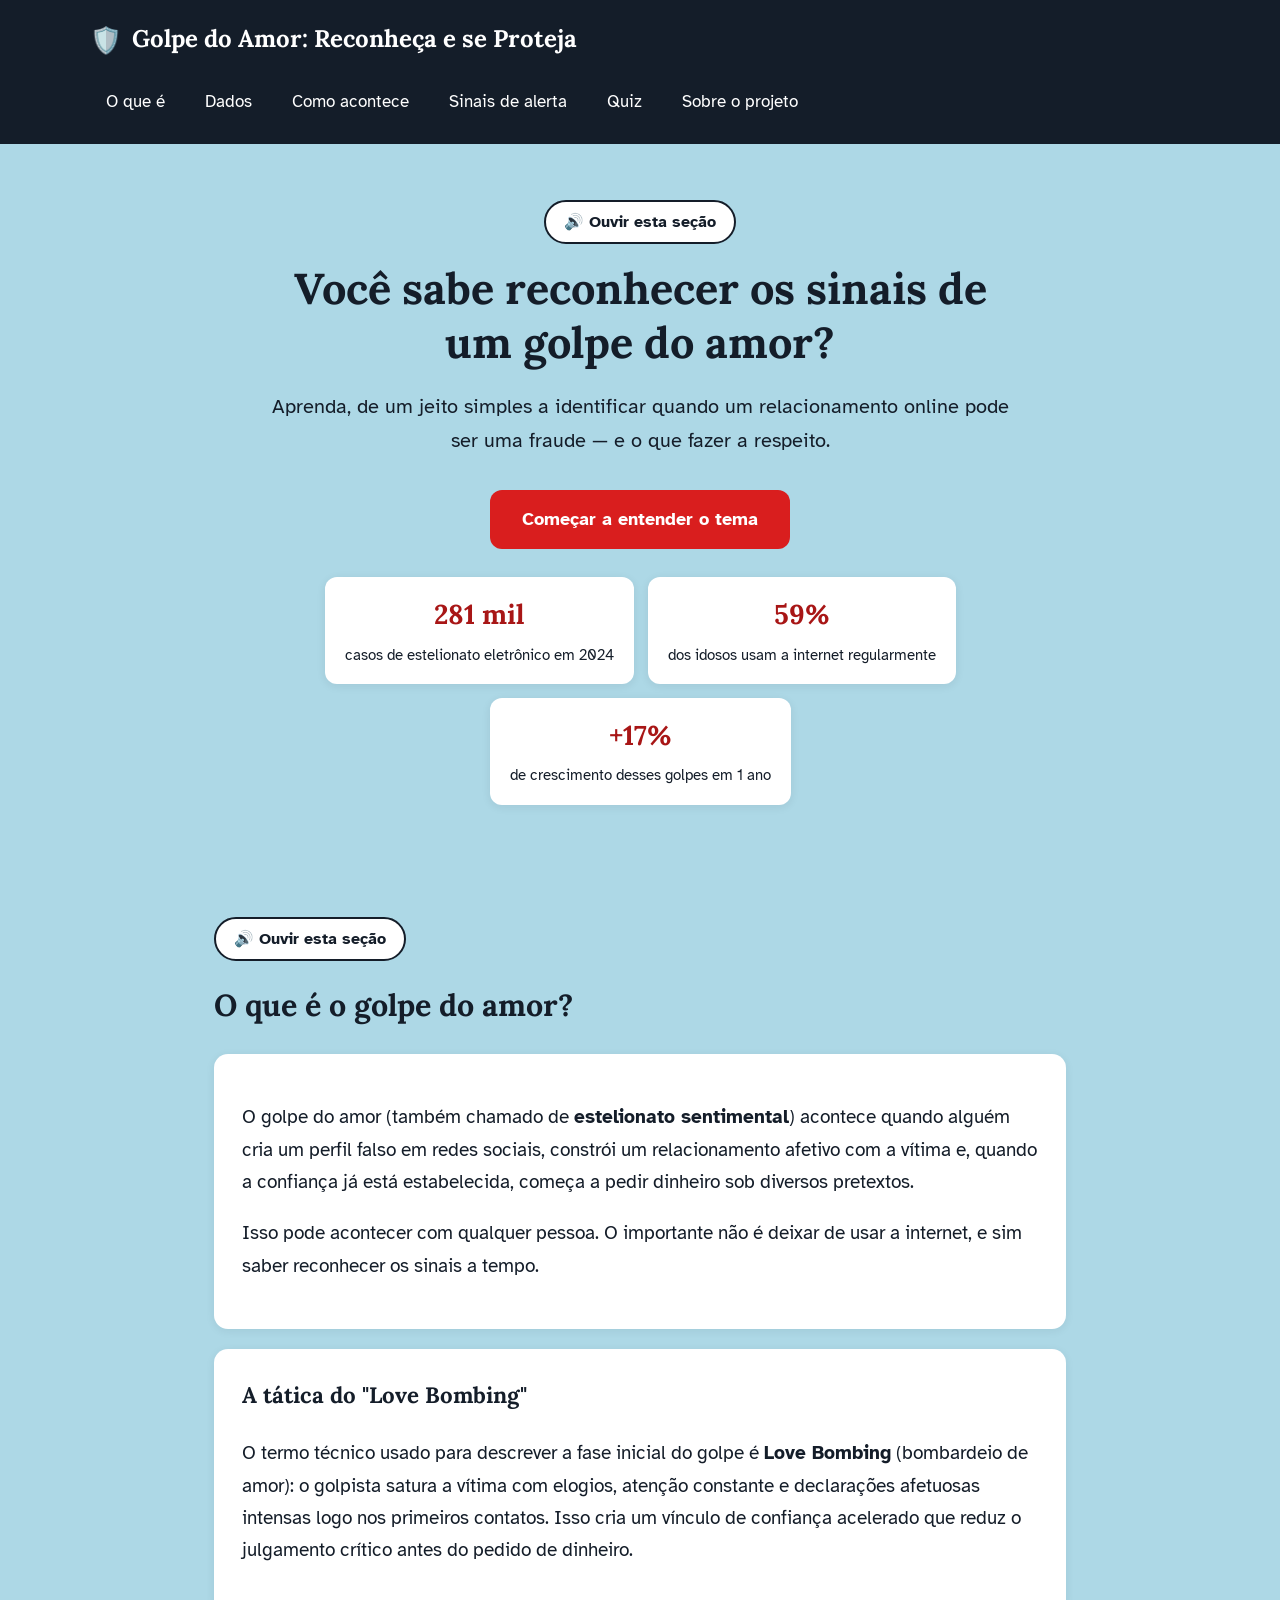
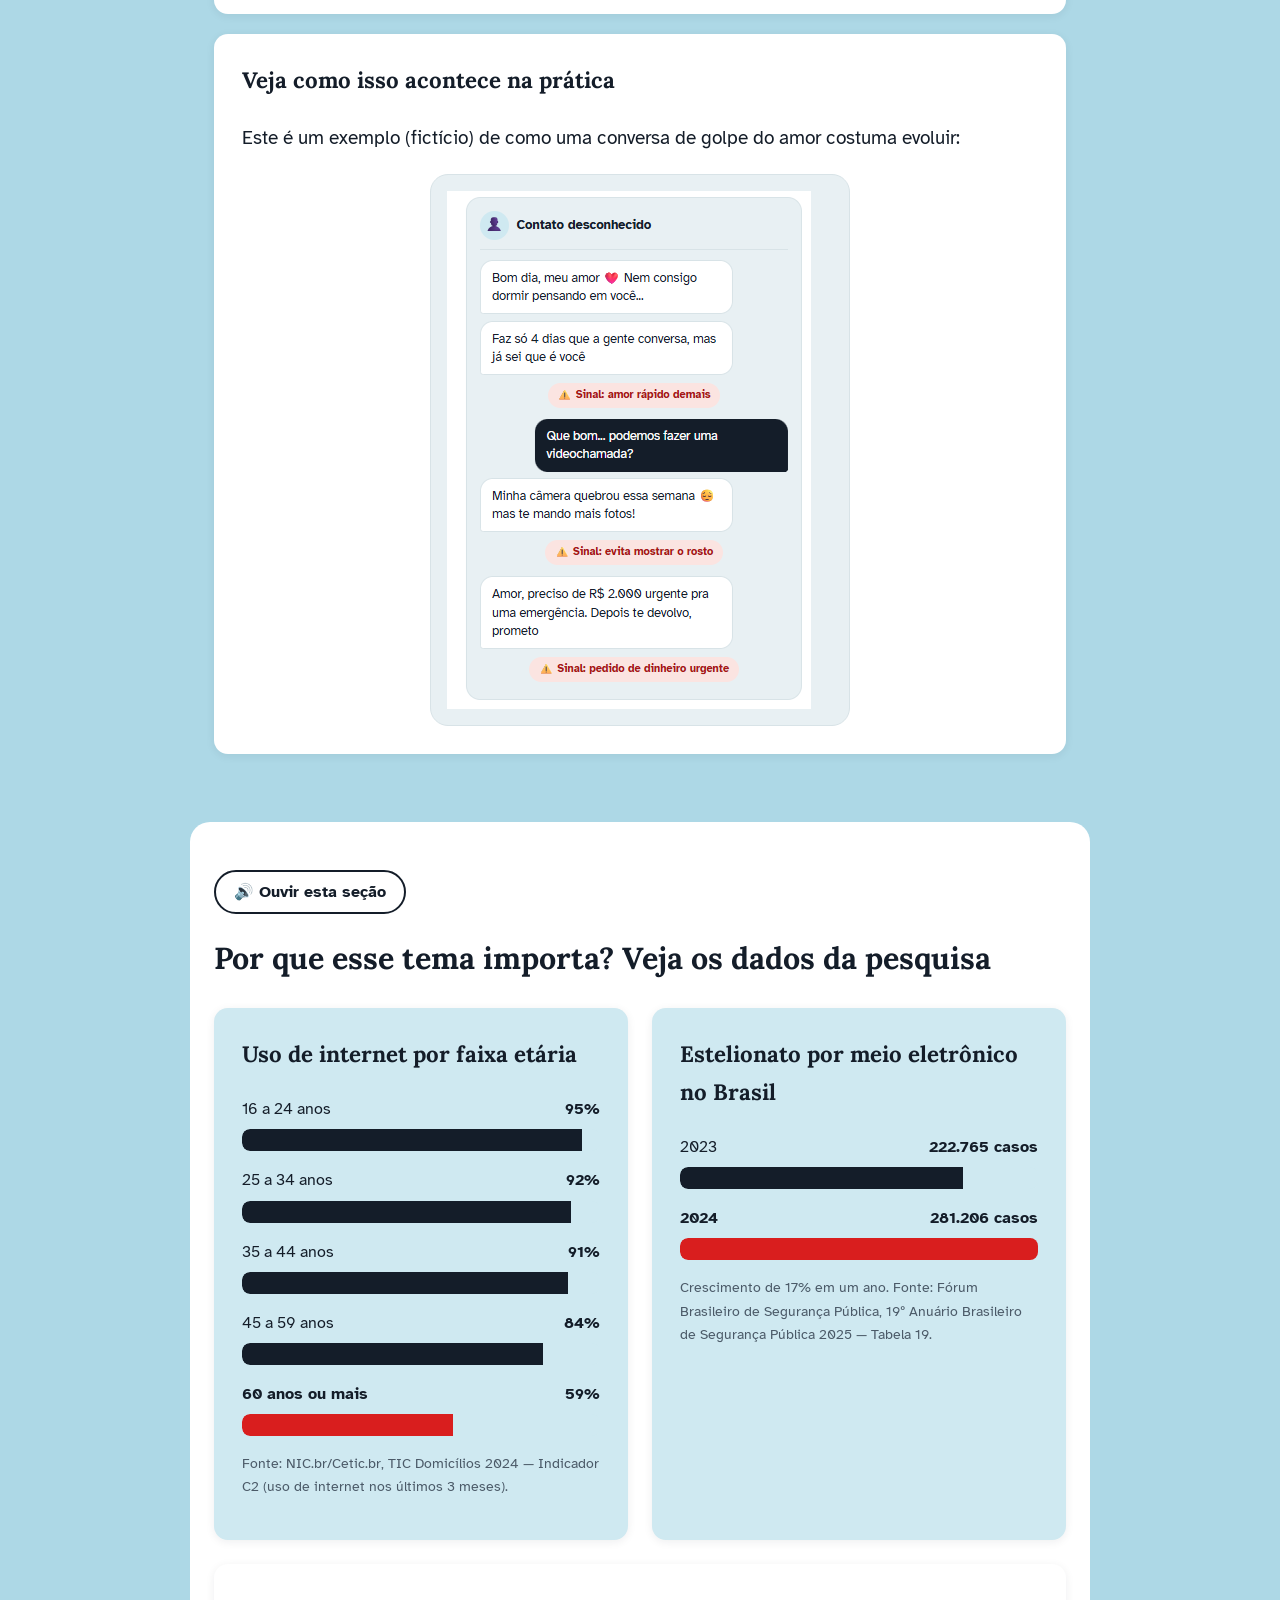
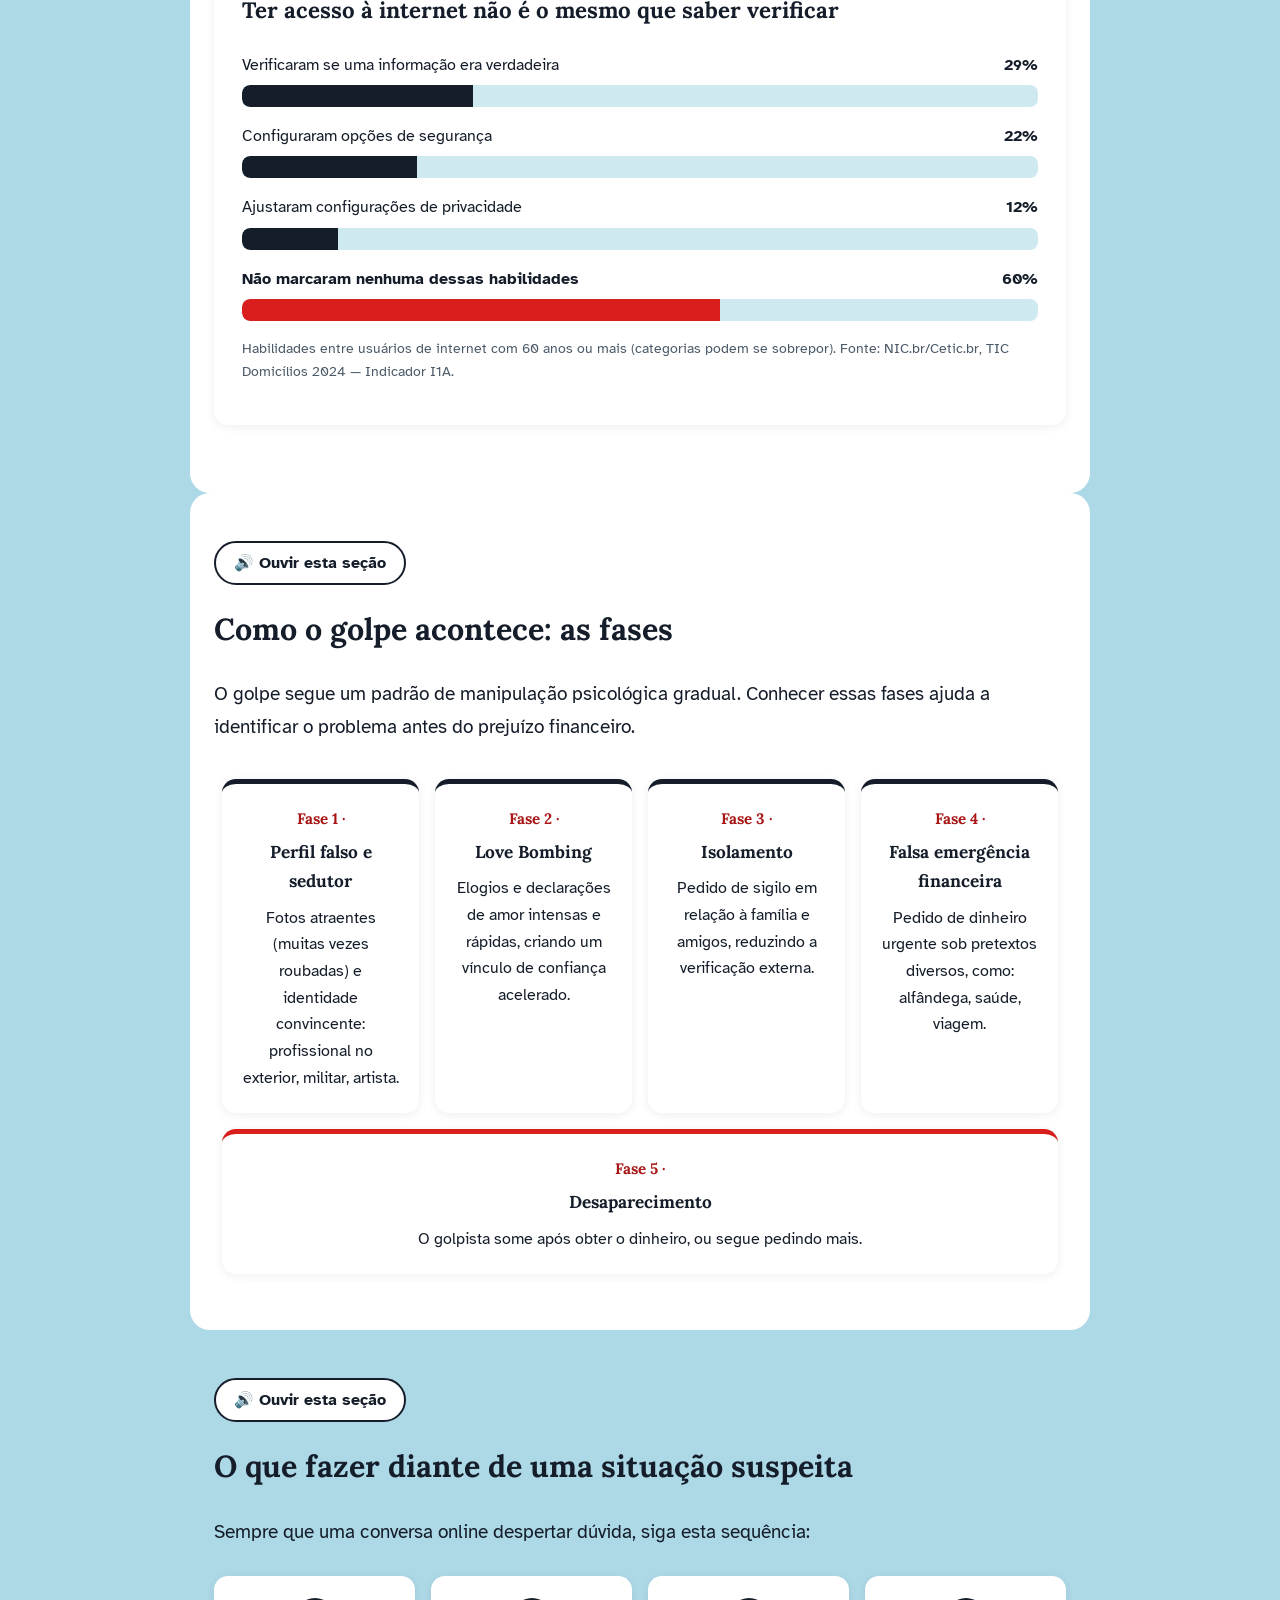
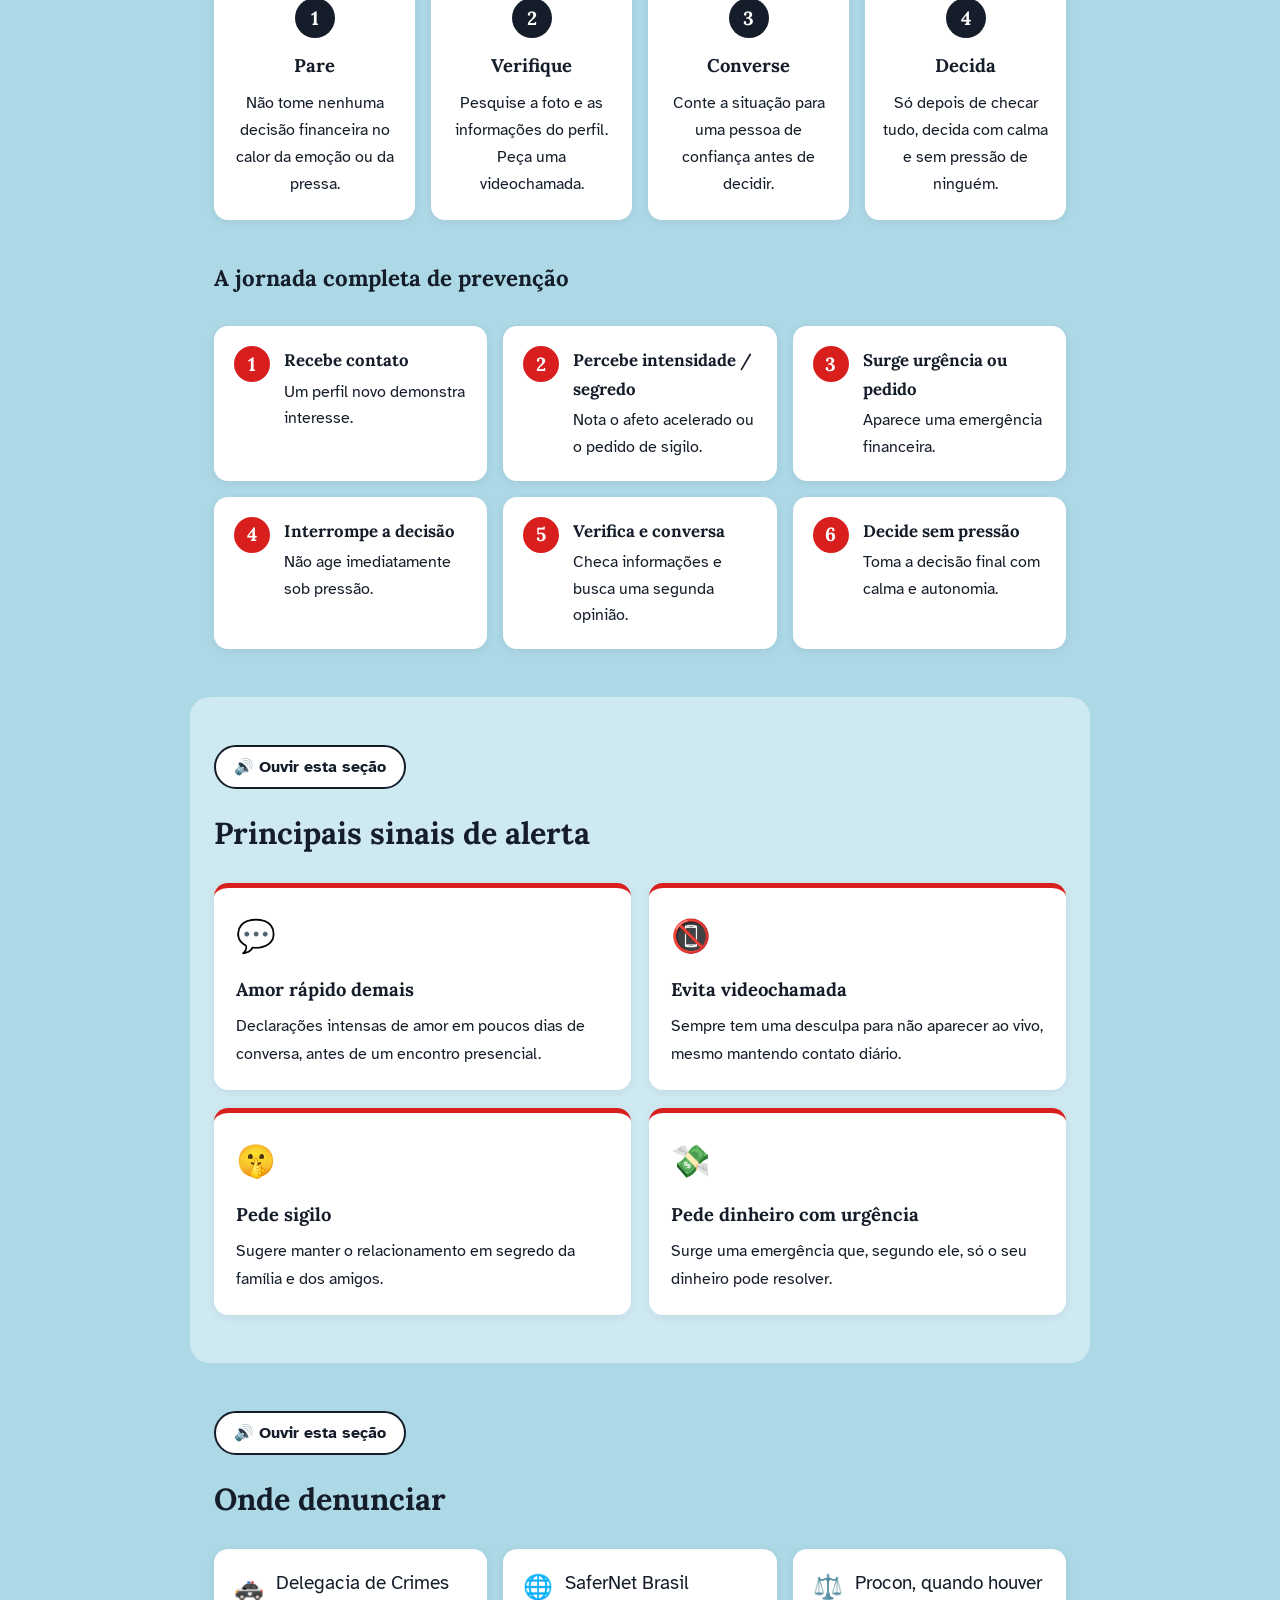
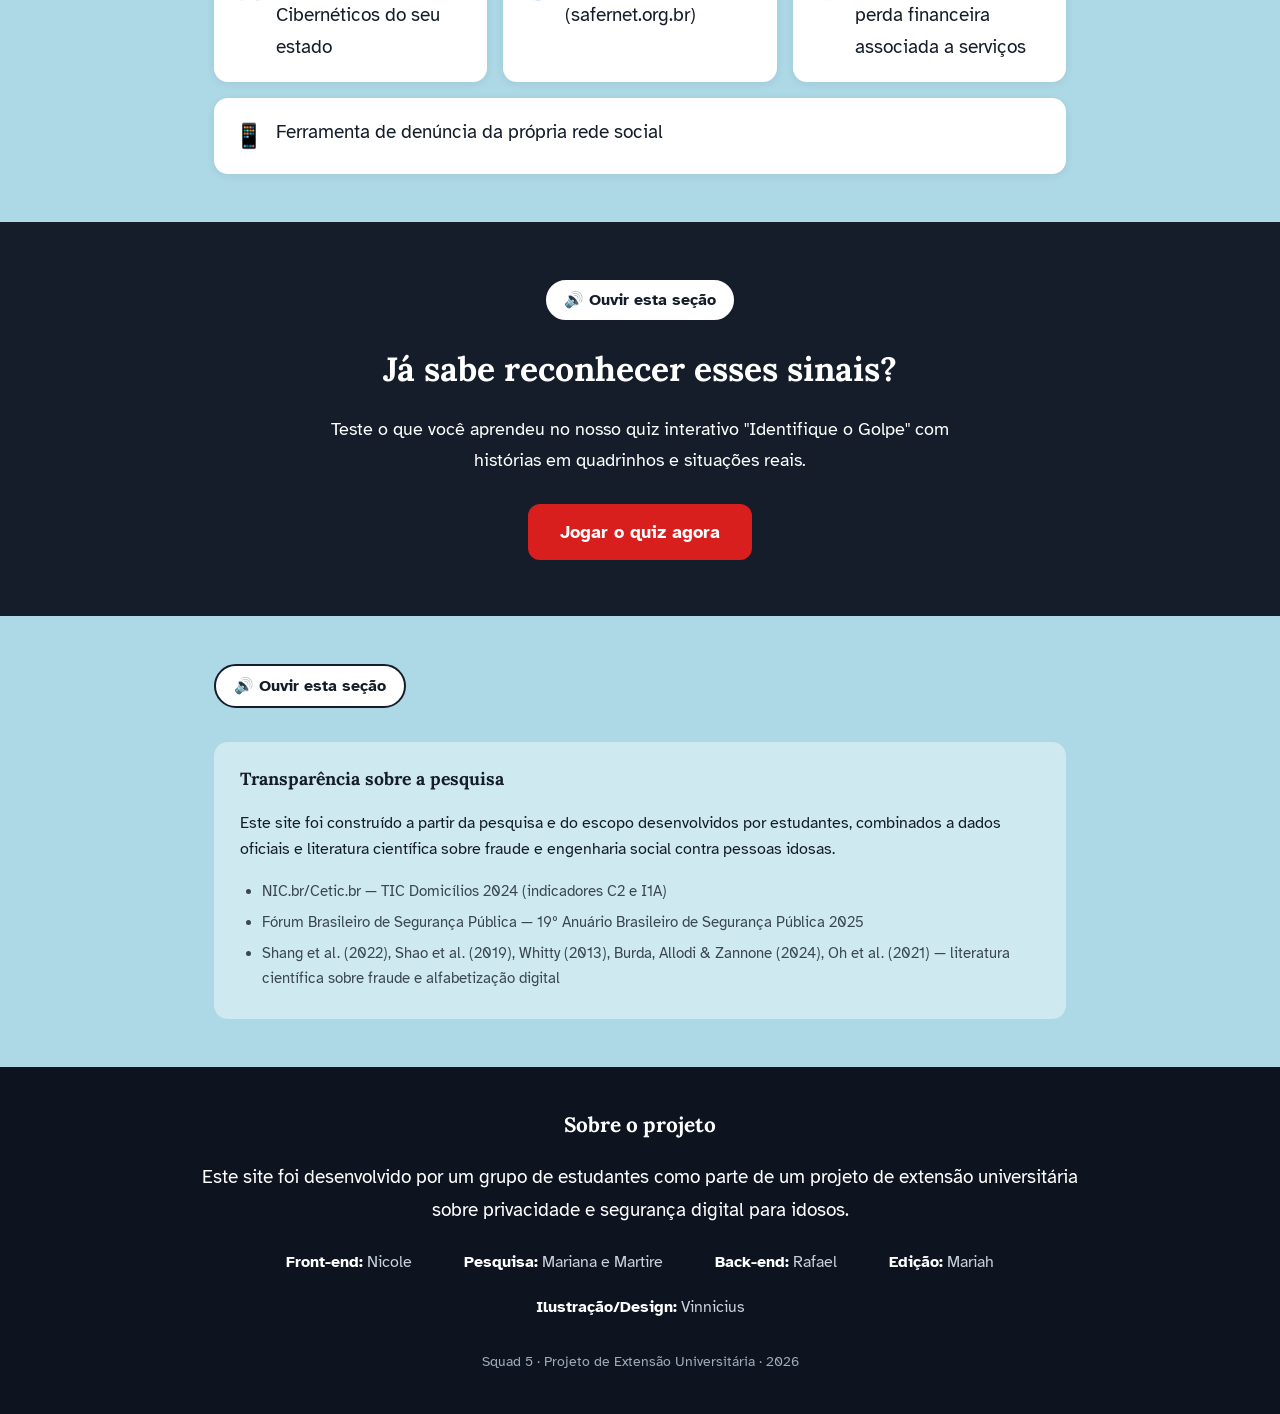
==== commit 9ef8bc12: "Add files via upload" ====
--- a/projetoex/index.html
+++ b/projetoex/index.html
@@ -15,12 +15,11 @@
   <div class="cabecalho-conteudo">
     <a class="logo" href="#topo">
       <span class="icone" aria-hidden="true">🛡️</span>
-      Golpe do Amor: Fique Atento
+      Golpe do Amor: Reconheça e se Proteja
     </a>
     <nav class="navegacao" aria-label="Navegação principal">
       <a href="#sobre-o-golpe">O que é</a>
       <a href="#dados-da-pesquisa">Dados</a>
-      <a href="#persona">Persona</a>
       <a href="#fases-do-golpe">Como acontece</a>
       <a href="#sinais-de-alerta">Sinais de alerta</a>
       <a href="#quiz">Quiz</a>
@@ -34,24 +33,23 @@
   <section class="hero" id="topo">
     <div class="hero-conteudo">
       <h1>Você sabe reconhecer os sinais de um golpe do amor?</h1>
-      <p class="subtitulo">Aprenda, de um jeito simples a identificar quando um relacionamento online pode ser uma fraude. E o que fazer a respeito.</p>
+      <p class="subtitulo">Aprenda, de um jeito simples a identificar quando um relacionamento online pode ser uma fraude — e o que fazer a respeito.</p>
 
       <a class="botao botao-primario" href="#sobre-o-golpe">Começar a entender o tema</a>
 
       <div class="badges-rapidos">
         <div class="badge-rapido">
-          <span class="numero-grande"> 346.753</span>
-          <span class="legenda-badge">casos de estelionato eletrônico em 2025</span>
+          <span class="numero-grande">281 mil</span>
+          <span class="legenda-badge">casos de estelionato eletrônico em 2024</span>
         </div>
         <div class="badge-rapido">
-          <span class="numero-grande">74,5%</span>
-          <span class="legenda-badge"> Idosos que usam a internet regularmente</span>
+          <span class="numero-grande">59%</span>
+          <span class="legenda-badge">dos idosos usam a internet regularmente</span>
         </div>
         <div class="badge-rapido">
-          <span class="numero-grande">20,6%</span>
-          <span class="legenda-badge">crescimento desses golpes em relação ao ano anterior</span>
-        </div>
-         <p class="badge-fonte">Fonte: Fórum Brasileiro de Segurança Pública — 20º Anuário Brasileiro de Segurança Pública 2026;<br> IBGE — PNAD Contínua 2025.</p>
+          <span class="numero-grande">+17%</span>
+          <span class="legenda-badge">de crescimento desses golpes em 1 ano</span>
+        </div>
       </div>
     </div>
   </section>
@@ -60,107 +58,95 @@
     <h2>O que é o golpe do amor?</h2>
     <div class="cartao">
       <p>O golpe do amor (também chamado de <strong>estelionato sentimental</strong>) acontece quando alguém cria um perfil falso em redes sociais, constrói um relacionamento afetivo com a vítima e, quando a confiança já está estabelecida, começa a pedir dinheiro sob diversos pretextos.</p>
-      <p>Isso pode acontecer com qualquer pessoa. Por isso, o importante não é deixar de usar a internet, e sim saber reconhecer os sinais a tempo.</p>
+      <p>Isso pode acontecer com qualquer pessoa. O importante não é deixar de usar a internet, e sim saber reconhecer os sinais a tempo.</p>
     </div>
 
     <div class="cartao">
-      <h3>A tática do "Love Bombing"</h3>
+      <h3 style="font-family: var(--fonte-titulo); margin-top:0;">A tática do "Love Bombing"</h3>
       <p>O termo técnico usado para descrever a fase inicial do golpe é <strong>Love Bombing</strong> (bombardeio de amor): o golpista satura a vítima com elogios, atenção constante e declarações afetuosas intensas logo nos primeiros contatos. Isso cria um vínculo de confiança acelerado que reduz o julgamento crítico antes do pedido de dinheiro.</p>
     </div>
-  </section>
-
-  <section class="secao secao--fundo-branco" id="dados-da-pesquisa">
+
+    <div class="cartao">
+      <h3 style="font-family: var(--fonte-titulo); margin-top:0;">Veja como isso acontece na prática</h3>
+      <p>Este é um exemplo (fictício) de como uma conversa de golpe do amor costuma evoluir:</p>
+
+      <div class="celular-moldura">
+        <img src="imagemex.png" alt="conversa exemplo" class="imagem-exemplo">
+    </div>
+  </section>
+
+  <section class="secao" id="dados-da-pesquisa" style="background: var(--branco); border-radius: 20px;">
     <h2>Por que esse tema importa? Veja os dados da pesquisa</h2>
 
     <div class="duas-colunas">
-      <div class="cartao cartao--fundo-azul-suave">
-        <h3>Uso de internet por faixa etária</h3>
+      <div class="cartao" style="background: var(--azul-claro-suave);">
+        <h3 style="font-family: var(--fonte-titulo); margin-top:0;">Uso de internet por faixa etária</h3>
         <div class="grafico-barras">
           <div class="grafico-linha">
             <div class="grafico-rotulo"><span>16 a 24 anos</span><span class="valor">95%</span></div>
             <div class="grafico-trilha"><div class="grafico-preenchimento" style="width:95%"></div></div>
           </div>
           <div class="grafico-linha">
-            <div class="grafico-rotulo"><span>25 a 34 anos</span><span class="valor">95%</span></div>
+            <div class="grafico-rotulo"><span>25 a 34 anos</span><span class="valor">92%</span></div>
             <div class="grafico-trilha"><div class="grafico-preenchimento" style="width:92%"></div></div>
           </div>
           <div class="grafico-linha">
-            <div class="grafico-rotulo"><span>35 a 44 anos</span><span class="valor">92%</span></div>
+            <div class="grafico-rotulo"><span>35 a 44 anos</span><span class="valor">91%</span></div>
             <div class="grafico-trilha"><div class="grafico-preenchimento" style="width:91%"></div></div>
           </div>
           <div class="grafico-linha">
-            <div class="grafico-rotulo"><span>45 a 59 anos</span><span class="valor">86%</span></div>
+            <div class="grafico-rotulo"><span>45 a 59 anos</span><span class="valor">84%</span></div>
             <div class="grafico-trilha"><div class="grafico-preenchimento" style="width:84%"></div></div>
           </div>
           <div class="grafico-linha destaque">
-            <div class="grafico-rotulo"><span><strong>60 anos ou mais</strong></span><span class="valor">54%</span></div>
+            <div class="grafico-rotulo"><span><strong>60 anos ou mais</strong></span><span class="valor">59%</span></div>
             <div class="grafico-trilha"><div class="grafico-preenchimento" style="width:59%"></div></div>
           </div>
         </div>
-        <p class="grafico-fonte"> Fonte: CGI.br. (2025). TIC Domicílios 2025 — Indicador C2 (coleta entre março e agosto de 2025).</p>
-      </div>
-
-      <div class="cartao cartao--fundo-azul-suave">
-        <h3>Estelionato por meio eletrônico no Brasil</h3>
+        <p class="grafico-fonte">Fonte: NIC.br/Cetic.br, TIC Domicílios 2024 — Indicador C2 (uso de internet nos últimos 3 meses).</p>
+      </div>
+
+      <div class="cartao" style="background: var(--azul-claro-suave);">
+        <h3 style="font-family: var(--fonte-titulo); margin-top:0;">Estelionato por meio eletrônico no Brasil</h3>
         <div class="grafico-barras">
           <div class="grafico-linha">
-            <div class="grafico-rotulo"><span>2024</span><span class="valor">286 mil casos</span></div>
+            <div class="grafico-rotulo"><span>2023</span><span class="valor">222.765 casos</span></div>
             <div class="grafico-trilha"><div class="grafico-preenchimento" style="width:79%"></div></div>
           </div>
           <div class="grafico-linha destaque">
-            <div class="grafico-rotulo"><span><strong>2025</strong></span><span class="valor">347 mil casos</span></div>
+            <div class="grafico-rotulo"><span><strong>2024</strong></span><span class="valor">281.206 casos</span></div>
             <div class="grafico-trilha"><div class="grafico-preenchimento" style="width:100%"></div></div>
           </div>
         </div>
-        <p class="grafico-fonte">Crescimento de 20,6% em um ano. Fonte: Fórum Brasileiro de Segurança Pública, 20º Anuário Brasileiro de Segurança Pública 2026 — Tabela de estelionato por meio exclusivamente eletrônico.</p>
-      </div>
-    </div>
-
-    <div class="cartao cartao--margin-top">
-      <h3>Ter acesso à internet não é o mesmo que saber verificar</h3>
+        <p class="grafico-fonte">Crescimento de 17% em um ano. Fonte: Fórum Brasileiro de Segurança Pública, 19º Anuário Brasileiro de Segurança Pública 2025 — Tabela 19.</p>
+      </div>
+    </div>
+
+    <div class="cartao" style="margin-top:24px;">
+      <h3 style="font-family: var(--fonte-titulo); margin-top:0;">Ter acesso à internet não é o mesmo que saber verificar</h3>
       <div class="grafico-barras">
         <div class="grafico-linha">
-          <div class="grafico-rotulo"><span>Verificaram se uma informação era verdadeira</span><span class="valor">27%</span></div>
+          <div class="grafico-rotulo"><span>Verificaram se uma informação era verdadeira</span><span class="valor">29%</span></div>
           <div class="grafico-trilha"><div class="grafico-preenchimento" style="width:29%"></div></div>
         </div>
         <div class="grafico-linha">
-          <div class="grafico-rotulo"><span>Adotaram medidas de segurança (senhas fortes, verificação em duas etapas):</span><span class="valor">23%</span></div>
+          <div class="grafico-rotulo"><span>Configuraram opções de segurança</span><span class="valor">22%</span></div>
           <div class="grafico-trilha"><div class="grafico-preenchimento" style="width:22%"></div></div>
         </div>
         <div class="grafico-linha">
-          <div class="grafico-rotulo"><span>Ajustaram configurações de privacidade</span><span class="valor">13%</span></div>
+          <div class="grafico-rotulo"><span>Ajustaram configurações de privacidade</span><span class="valor">12%</span></div>
           <div class="grafico-trilha"><div class="grafico-preenchimento" style="width:12%"></div></div>
         </div>
         <div class="grafico-linha destaque">
-          <div class="grafico-rotulo"><span><strong>Não marcaram nenhuma dessas habilidades</strong></span><span class="valor">57%</span></div>
+          <div class="grafico-rotulo"><span><strong>Não marcaram nenhuma dessas habilidades</strong></span><span class="valor">60%</span></div>
           <div class="grafico-trilha"><div class="grafico-preenchimento" style="width:60%"></div></div>
         </div>
       </div>
-      <p class="grafico-fonte">Fonte: Núcleo de Informação e Coordenação do Ponto BR (NIC.br). (2025). Pesquisa TIC Domicílios 2025 — Indicador I1A (categorias podem se sobrepor).</p>
-    </div>
-  </section>
-
-  <section class="secao" id="persona">
-    <h2>Tudo começa com uma mensagem...</h2>
-    <p>Você conseguiria identificar quando uma conversa deixa de ser apenas uma conversa? Veja a conversa e descubra os sinais que podem indicar um possível golpe.</p>
-
-    <div class="persona-cartao">
-      <div class="persona-cabecalho">
-        <div class="persona-avatar" aria-hidden="true">👵</div>
-        <div>
-          <p class="persona-nome">Teresa, 67 anos</p>
-        </div>
-      </div>
-
-<div class="persona-exemplo-golpe">
-      <img src="exconversa.png" alt="conversa exemplo">
-    </div>
-       
-      <p class="persona-nota">Nota metodológica: Imagem e narrativa fictícias desenvolvidas com auxílio de inteligência artificial (ChatGPT/OpenAI), utilizadas exclusivamente para fins educativos neste projeto.</p>
-    </div>
-  </section>
-
-  <section class="secao secao--fundo-branco" id="fases-do-golpe">
+      <p class="grafico-fonte">Habilidades entre usuários de internet com 60 anos ou mais (categorias podem se sobrepor). Fonte: NIC.br/Cetic.br, TIC Domicílios 2024 — Indicador I1A.</p>
+    </div>
+  </section>
+
+  <section class="secao" id="fases-do-golpe" style="background: var(--branco); border-radius: 20px;">
     <h2>Como o golpe acontece: as fases</h2>
     <p>O golpe segue um padrão de manipulação psicológica gradual. Conhecer essas fases ajuda a identificar o problema antes do prejuízo financeiro.</p>
 
@@ -168,7 +154,7 @@
       <div class="fase-item">
         <span class="fase-numero"></span>
         <h3>Perfil falso e sedutor</h3>
-        <p>Fotos atraentes (muitas vezes roubadas) e identidade convincente — profissional no exterior, militar, artista.</p>
+        <p>Fotos atraentes (muitas vezes roubadas) e identidade convincente: profissional no exterior, militar, artista.</p>
       </div>
       <div class="fase-item">
         <span class="fase-numero"></span>
@@ -183,7 +169,7 @@
       <div class="fase-item">
         <span class="fase-numero"></span>
         <h3>Falsa emergência financeira</h3>
-        <p>Pedido de dinheiro urgente sob pretextos diversos — alfândega, saúde, viagem.</p>
+        <p>Pedido de dinheiro urgente sob pretextos diversos, como: alfândega, saúde, viagem.</p>
       </div>
       <div class="fase-item">
         <span class="fase-numero"></span>
@@ -216,11 +202,11 @@
       <div class="sequencia-passo">
         <span class="numero" aria-hidden="true">4</span>
         <h3>Decida</h3>
-        <p>Só depois de checar tudo, decida com calma — sem pressão de ninguém.</p>
-      </div>
-    </div>
-
-    <h3 class="espacamento-jornada">A jornada completa de prevenção</h3>
+        <p>Só depois de checar tudo, decida com calma e sem pressão de ninguém.</p>
+      </div>
+    </div>
+
+    <h3 style="font-family: var(--fonte-titulo); margin-top:40px;">A jornada completa de prevenção</h3>
     <div class="jornada-grade">
       <div class="jornada-passo">
         <span class="jornada-numero">1</span>
@@ -249,7 +235,7 @@
     </div>
   </section>
 
-  <section class="secao secao--fundo-azul-suave" id="sinais-de-alerta">
+  <section class="secao" id="sinais-de-alerta" style="background: var(--azul-claro-suave); border-radius: 20px;">
     <h2>Principais sinais de alerta</h2>
     <div class="grade-sinais">
       <div class="sinal-cartao">
@@ -287,14 +273,14 @@
 
   <section class="faixa-cta" id="quiz">
     <h2>Já sabe reconhecer esses sinais?</h2>
-    <p>Teste o que você aprendeu no nosso quiz interativo "Identifique o Golpe" — com histórias em quadrinhos e situações reais.</p>
-    <a class="botao botao-primario" href="quiz.html">Jogar o quiz agora</a>
+    <p>Teste o que você aprendeu no nosso quiz interativo "Identifique o Golpe" com histórias em quadrinhos e situações reais.</p>
+    <button type="button" class="botao botao-primario" onclick="mostrarQuizApp()">Jogar o quiz agora</button>
   </section>
 
   <section class="secao" id="metodologia">
     <div class="nota-metodologica">
       <h3>Transparência sobre a pesquisa</h3>
-      <p>Este conteúdo foi construído a partir da pesquisa e do escopo desenvolvidos pela Squad 5, combinados a dados oficiais e literatura científica sobre fraude e engenharia social contra pessoas idosas.</p>
+      <p>Este site foi construído a partir da pesquisa e do escopo desenvolvidos por estudantes, combinados a dados oficiais e literatura científica sobre fraude e engenharia social contra pessoas idosas.</p>
       <ul class="lista-referencias">
         <li>NIC.br/Cetic.br — TIC Domicílios 2024 (indicadores C2 e I1A)</li>
         <li>Fórum Brasileiro de Segurança Pública — 19º Anuário Brasileiro de Segurança Pública 2025</li>
@@ -304,6 +290,63 @@
   </section>
 
 </main>
+
+<!-- ===================== QUIZ (área oculta, mostrada via JS) ===================== -->
+<div id="quiz-app" class="tela-quiz" style="display:none;">
+
+  <button type="button" class="link-voltar" onclick="mostrarSite()" style="background:none; border:none; cursor:pointer;">← Voltar ao início</button>
+
+  <!-- TELA 1: INTRODUÇÃO -->
+  <section id="tela-intro" class="cartao-quiz">
+    <h1>🔎 Identifique o Golpe</h1>
+    <p class="intro-texto">Você vai ver algumas situações parecidas com conversas reais. Em cada uma, decida se acha que é ou não é um sinal de golpe do amor.</p>
+    <ul class="intro-regras">
+      <li>✅ São 10 situações, uma de cada vez</li>
+      <li>💬 Depois de responder, você recebe uma explicação</li>
+      <li>🏁 No final, você vê um resumo do que aprendeu</li>
+      <li>🔄 Pode refazer quantas vezes quiser</li>
+    </ul>
+    <button type="button" class="botao-ouvir" id="botao-ouvir-intro">🔊 Ouvir instruções</button>
+    <button class="botao botao-primario" style="width:100%;" onclick="iniciarQuiz()">Começar o quiz</button>
+  </section>
+
+  <!-- TELA 2: PERGUNTAS -->
+  <section id="tela-quiz" class="cartao-quiz" style="display:none;">
+    <div class="progresso-quiz">
+      <div class="progresso-texto" id="progresso-texto">Pergunta 1 de 10</div>
+      <div class="progresso-trilha"><div class="progresso-preenchimento" id="progresso-barra" style="width:10%;"></div></div>
+    </div>
+
+    <img id="imagem-hq" class="imagem-hq-quiz" style="display:none;" src="" alt="">
+
+    <div id="cena-personagem" class="cena-personagem" style="display:none;">
+      <p id="texto-conversa"></p>
+    </div>
+
+    <p class="pergunta-quiz" id="texto-pergunta"></p>
+
+    <button type="button" class="botao-ouvir" id="botao-ouvir-pergunta">🔊 Ouvir pergunta</button>
+
+    <div class="opcoes-quiz" id="opcoes-container"></div>
+
+    <div class="feedback-quiz" id="feedback"></div>
+
+    <button type="button" class="botao-ouvir" id="botao-ouvir-feedback" style="display:none;">🔊 Ouvir explicação</button>
+
+    <button class="botao botao-primario botao-avancar" id="botao-avancar" onclick="proximaPergunta()">Próxima pergunta →</button>
+  </section>
+
+  <!-- TELA 3: RESULTADO -->
+  <section id="tela-resultado" class="cartao-quiz tela-resultado" style="display:none;">
+    <h1>Parabéns! Você concluiu o quiz!</h1>
+    <p id="texto-resultado">Não fique triste se errou algumas perguntas 💙. Cada erro também é uma oportunidade de aprender e entender melhor como identificar situações suspeitas na internet. O mais importante é levar esse conhecimento com você: desconfie, verifique e, quando tiver dúvida, peça ajuda a alguém de confiança.</p>
+    <p style="margin-top:16px; font-weight:700;">Informação e atenção são importantes para evitar golpes!</p>
+    <button type="button" class="botao-ouvir" id="botao-ouvir-resultado">🔊 Ouvir resultado</button>
+    <button class="botao botao-primario" style="width:100%; margin-top:24px;" onclick="reiniciarQuiz()">Refazer o quiz</button>
+    <button type="button" class="botao botao-secundario" style="width:100%; margin-top:12px; box-sizing:border-box;" onclick="mostrarSite()">Voltar ao site</button>
+  </section>
+
+</div>
 
 <footer class="rodape" id="autores">
   <div class="rodape-conteudo">
@@ -320,5 +363,7 @@
   </div>
 </footer>
 
+<script src="quiz.js"></script>
+
 </body>
 </html>
--- a/projetoex/style.css
+++ b/projetoex/style.css
@@ -1,3 +1,8 @@
+/* ===========================================================
+   Golpe do Amor — Módulo Educativo — Squad 5
+   Paleta: azul claro (fundo), azul-marinho (texto), vermelho (destaque)
+   =========================================================== */
+
 @import url('https://fonts.googleapis.com/css2?family=Atkinson+Hyperlegible:ital,wght@0,400;0,700;1,400&family=Lora:wght@500;700&display=swap');
 
 :root {
@@ -8,13 +13,12 @@
   --vermelho-escuro: #A81616;
   --branco: #FFFFFF;
   --cinza-borda: #D8E3E7;
-  --cinza-texto: #2A3A45;
 
   --fonte-titulo: 'Lora', Georgia, serif;
   --fonte-corpo: 'Atkinson Hyperlegible', Arial, sans-serif;
 
-  --tamanho-corpo: 1.3rem;
-  --altura-linha: 1.75;
+  --tamanho-corpo: 1.19rem;
+  --altura-linha: 1.7;
 }
 
 * { box-sizing: border-box; }
@@ -95,10 +99,10 @@
 .navegacao a {
   color: var(--branco);
   text-decoration: none;
-  font-size: 1.15rem;
-  padding: 14px 20px;
-  border-radius: 10px;
-  min-height: 52px;
+  font-size: 1.05rem;
+  padding: 10px 16px;
+  border-radius: 8px;
+  min-height: 44px;
   display: flex;
   align-items: center;
 }
@@ -135,24 +139,24 @@
 }
 
 .badge-rapido .legenda-badge {
-  font-size: 1rem;
+  font-size: 0.92rem;
   color: var(--marinho);
 }
 
 /* ---------- Gráficos de barra (dados da pesquisa) ---------- */
 .grafico-barras {
-  margin-top: 16px;
+  margin-top: 10px;
 }
 
 .grafico-linha {
-  margin-bottom: 22px;
+  margin-bottom: 16px;
 }
 
 .grafico-linha .grafico-rotulo {
   display: flex;
   justify-content: space-between;
-  font-size: 1.1rem;
-  margin-bottom: 8px;
+  font-size: 1rem;
+  margin-bottom: 6px;
 }
 
 .grafico-linha .grafico-rotulo .valor {
@@ -162,15 +166,15 @@
 
 .grafico-trilha {
   background: var(--azul-claro-suave);
-  border-radius: 10px;
-  height: 28px;
+  border-radius: 8px;
+  height: 22px;
   overflow: hidden;
 }
 
 .grafico-preenchimento {
   height: 100%;
   background: var(--marinho);
-  border-radius: 10px 0 0 10px;
+  border-radius: 8px 0 0 8px;
 }
 
 .grafico-linha.destaque .grafico-preenchimento {
@@ -178,17 +182,9 @@
 }
 
 .grafico-fonte {
-  font-size: 0.95rem;
-  color: var(--cinza-texto);
-  margin-top: 14px;
-  line-height: 1.6;
-}
-
-  .badge-fonte {
-  font-size: 0.95rem;
-  color: var(--cinza-texto);
-  margin-top: 14px;
-  line-height: 1.6;
+  font-size: 0.85rem;
+  color: #4B5A68;
+  margin-top: 12px;
 }
 
 .duas-colunas {
@@ -212,21 +208,6 @@
   margin-top: 24px;
 }
 
-/* Imagem de exemplo do golpe na persona */
-.persona-exemplo-golpe {
-  margin: 24px 0;
-  text-align: center;
-}
-
-.persona-exemplo-golpe img {
-  max-width: 50%;
-  height: auto;
-  border-radius: 12px;
-  box-shadow: 0 4px 16px rgba(20,29,41,0.15);
-  display: block;
-  margin: 0 auto;
-}
-
 .persona-cabecalho {
   display: flex;
   align-items: center;
@@ -257,17 +238,55 @@
   display: inline-block;
   background: var(--azul-claro-suave);
   color: var(--marinho);
+  font-size: 0.9rem;
   padding: 4px 12px;
   border-radius: 999px;
   font-weight: 700;
 }
 
+.persona-citacao {
+  font-family: var(--fonte-titulo);
+  font-style: italic;
+  font-size: 1.2rem;
+  border-left: 5px solid var(--vermelho);
+  padding: 6px 20px;
+  margin: 0 0 26px;
+  color: var(--marinho);
+}
+
+.persona-grade {
+  display: flex;
+  flex-wrap: wrap;
+  gap: 20px;
+}
+
+.persona-bloco {
+  flex: 1 1 260px;
+  background: var(--azul-claro-suave);
+  border-radius: 12px;
+  padding: 18px 20px;
+}
+
+.persona-bloco h4 {
+  font-family: var(--fonte-titulo);
+  margin: 0 0 8px;
+  font-size: 1.08rem;
+}
+
+.persona-bloco p {
+  margin: 0;
+  font-size: 1rem;
+}
+
+.persona-bloco.risco {
+  background: #FBE4E1;
+}
+
 .persona-nota {
-  font-size: 1rem;
-  color: var(--cinza-texto);
-  margin-top: 24px;
+  font-size: 0.9rem;
+  color: #4B5A68;
+  margin-top: 20px;
   font-style: italic;
-  line-height: 1.6;
 }
 
 /* ---------- Linha do tempo — fases do golpe ---------- */
@@ -300,9 +319,9 @@
   font-family: var(--fonte-titulo);
   font-weight: 700;
   color: var(--vermelho-escuro);
-  font-size: 1rem;
+  font-size: 0.95rem;
   display: block;
-  margin-bottom: 8px;
+  margin-bottom: 6px;
 }
 
 .fase-item .fase-numero::before {
@@ -316,7 +335,7 @@
 }
 
 .fase-item p {
-  font-size: 1.05rem;
+  font-size: 0.98rem;
   margin: 0;
 }
 
@@ -361,7 +380,7 @@
 
 .jornada-passo p {
   margin: 0;
-  font-size: 1.05rem;
+  font-size: 0.98rem;
 }
 
 /* ---------- Onde denunciar ---------- */
@@ -392,30 +411,27 @@
 /* ---------- Nota de transparência / metodologia ---------- */
 .nota-metodologica {
   background: var(--azul-claro-suave);
-  border-radius: 16px;
-  padding: 28px 30px;
-  margin-top: 24px;
-  font-size: 1.05rem;
-  color: var(--cinza-texto);
-  line-height: 1.7;
+  border-radius: 14px;
+  padding: 22px 26px;
+  margin-top: 16px;
+  font-size: 0.98rem;
 }
 
 .nota-metodologica h3 {
   font-family: var(--fonte-titulo);
-  margin: 0 0 14px;
-  font-size: 1.2rem;
-}
-
- .lista-referencias {
-  margin: 14px 0 0;
-  padding-left: 26px;
-  font-size: 1rem;
-  color: var(--cinza-texto);
-  line-height: 1.7;
-}
-
- .lista-referencias li {
-  margin-bottom: 8px;
+  margin: 0 0 10px;
+  font-size: 1.1rem;
+}
+
+.lista-referencias {
+  margin: 10px 0 0;
+  padding-left: 22px;
+  font-size: 0.92rem;
+  color: #3A4753;
+}
+
+.lista-referencias li {
+  margin-bottom: 6px;
 }
 
 /* ---------- Seção principal (hero) ---------- */
@@ -461,6 +477,27 @@
   color: var(--vermelho-escuro);
 }
 
+/* ---------- Botão de leitura em voz alta (acessibilidade) ---------- */
+.botao-ouvir {
+  display: inline-flex;
+  align-items: center;
+  gap: 8px;
+  background: var(--branco);
+  color: var(--marinho);
+  border: 2px solid var(--marinho);
+  border-radius: 999px;
+  padding: 10px 18px;
+  font-family: var(--fonte-corpo);
+  font-size: 0.98rem;
+  font-weight: 700;
+  cursor: pointer;
+  min-height: 44px;
+  margin-bottom: 18px;
+}
+.botao-ouvir:hover, .botao-ouvir:focus-visible {
+  background: var(--azul-claro-suave);
+}
+
 /* ---------- Botões ---------- */
 .botao {
   display: inline-flex;
@@ -505,7 +542,7 @@
 .secao {
   max-width: 900px;
   margin: 0 auto;
-  padding: 64px 24px;
+  padding: 48px 24px;
 }
 
 .secao h2 {
@@ -513,18 +550,6 @@
   font-size: clamp(1.5rem, 3vw, 1.9rem);
   margin: 0 0 24px;
   color: var(--marinho);
-}
-
-/* Seções com fundo branco e cantos arredondados */
-.secao--fundo-branco {
-  background: var(--branco);
-  border-radius: 20px;
-}
-
-/* Seções com fundo azul suave e cantos arredondados */
-.secao--fundo-azul-suave {
-  background: var(--azul-claro-suave);
-  border-radius: 20px;
 }
 
 .cartao {
@@ -533,29 +558,6 @@
   padding: 28px;
   box-shadow: 0 2px 10px rgba(20,29,41,0.07);
   margin-bottom: 20px;
-}
-
-/* Cartão com fundo azul suave */
-.cartao--fundo-azul-suave {
-  background: var(--azul-claro-suave);
-  color: var(--cinza-texto);
-}
-
-/* Cartão com margem superior para separação visual */
-.cartao--margin-top {
-  margin-top: 32px;
-}
-
-/* Título com margem extra para a jornada */
-.espacamento-jornada {
-  font-family: var(--fonte-titulo);
-  margin-top: 40px;
-}
-
-/* Títulos de cartão padronizados */
-.cartao h3 {
-  font-family: var(--fonte-titulo);
-  margin-top: 0;
 }
 
 /* ---------- Sequência "Pare → Verifique → Converse → Decida" ---------- */
@@ -638,7 +640,79 @@
   font-size: 1rem;
 }
 
-/* ---------- Faixa de chamada para o quiz ---------- */
+/* ---------- Exemplo de conversa (mockup de celular) ---------- */
+.celular-moldura {
+  background: #E8F0F3;
+  border-radius: 18px;
+  padding: 16px;
+  max-width: 420px;
+  margin: 20px auto 0;
+  border: 1px solid var(--cinza-borda);
+}
+
+.celular-topo {
+  display: flex;
+  align-items: center;
+  gap: 10px;
+  padding-bottom: 12px;
+  margin-bottom: 12px;
+  border-bottom: 1px solid var(--cinza-borda);
+}
+
+.celular-avatar {
+  width: 36px;
+  height: 36px;
+  border-radius: 50%;
+  background: var(--azul-claro-suave);
+  display: flex;
+  align-items: center;
+  justify-content: center;
+  font-size: 1.1rem;
+}
+
+.celular-nome {
+  font-weight: 700;
+  font-size: 1rem;
+}
+
+.conversa {
+  display: flex;
+  flex-direction: column;
+  gap: 8px;
+}
+
+.balao {
+  max-width: 82%;
+  padding: 10px 14px;
+  border-radius: 16px;
+  font-size: 0.98rem;
+  line-height: 1.45;
+}
+
+.balao-recebido {
+  align-self: flex-start;
+  background: var(--branco);
+  border: 1px solid var(--cinza-borda);
+  border-bottom-left-radius: 4px;
+}
+
+.balao-enviado {
+  align-self: flex-end;
+  background: var(--marinho);
+  color: var(--branco);
+  border-bottom-right-radius: 4px;
+}
+
+.marca-sinal {
+  align-self: center;
+  background: #FBE4E1;
+  color: var(--vermelho-escuro);
+  font-size: 0.85rem;
+  font-weight: 700;
+  padding: 4px 12px;
+  border-radius: 20px;
+  margin: 2px 0 6px;
+}
 .faixa-cta {
   background: var(--marinho);
   color: var(--branco);
@@ -699,7 +773,7 @@
 }
 
 .rodape-nota {
-  font-size: 0.95rem;
+  font-size: 0.9rem;
   color: #9FADB8;
   margin: 0;
 }
@@ -780,6 +854,237 @@
   }
 }
 
+/* =========================================================
+   Telas do Quiz — "Identifique o Golpe"
+   ========================================================= */
+
+.tela-quiz {
+  min-height: 100vh;
+  display: flex;
+  flex-direction: column;
+  align-items: center;
+  padding: 40px 20px 60px;
+}
+
+.link-voltar {
+  align-self: flex-start;
+  color: var(--marinho);
+  text-decoration: none;
+  font-weight: 700;
+  margin-bottom: 20px;
+  display: inline-flex;
+  align-items: center;
+  gap: 6px;
+}
+.link-voltar:hover, .link-voltar:focus-visible {
+  text-decoration: underline;
+}
+
+.cartao-quiz {
+  background: var(--branco);
+  border-radius: 20px;
+  max-width: 520px;
+  width: 100%;
+  padding: 32px 28px;
+  box-shadow: 0 6px 20px rgba(20,29,41,0.1);
+}
+
+.cartao-quiz h1 {
+  font-family: var(--fonte-titulo);
+  font-size: 1.6rem;
+  margin: 0 0 14px;
+  text-align: center;
+}
+
+.cartao-quiz .intro-texto {
+  font-size: 1.05rem;
+  text-align: center;
+  margin-bottom: 28px;
+}
+
+.intro-regras {
+  background: var(--azul-claro-suave);
+  border-radius: 12px;
+  padding: 18px 20px;
+  margin-bottom: 28px;
+}
+.intro-regras li {
+  margin-bottom: 8px;
+  font-size: 1rem;
+}
+.intro-regras li:last-child { margin-bottom: 0; }
+
+.progresso-quiz {
+  width: 100%;
+  max-width: 520px;
+  margin-bottom: 16px;
+}
+.progresso-texto {
+  font-size: 0.95rem;
+  color: var(--marinho);
+  margin-bottom: 6px;
+  font-weight: 700;
+}
+.progresso-trilha {
+  height: 10px;
+  background: var(--azul-claro-suave);
+  border-radius: 6px;
+  overflow: hidden;
+}
+.progresso-preenchimento {
+  height: 100%;
+  background: var(--vermelho);
+  border-radius: 6px;
+  transition: width 0.3s ease;
+}
+
+.imagem-hq-quiz {
+  width: 95%;
+  max-width: 420px;
+  height: 400px;
+  object-fit: contain;
+  border-radius: 14px;
+  display: block;
+  margin: 0 auto 22px;
+  border: 1px solid var(--cinza-borda);
+}
+
+.cena-personagem {
+  display: flex;
+  align-items: flex-start;
+  gap: 14px;
+  margin-bottom: 22px;
+}
+
+.avatar-personagem {
+  width: 60px;
+  height: 60px;
+  border-radius: 50%;
+  background: var(--azul-claro-suave);
+  display: flex;
+  align-items: center;
+  justify-content: center;
+  font-size: 2rem;
+  flex-shrink: 0;
+}
+
+.balao-fala-quiz {
+  position: relative;
+  background: var(--azul-claro-suave);
+  border: 2px solid var(--marinho);
+  border-radius: 16px;
+  padding: 14px 18px;
+  font-size: 1.08rem;
+  line-height: 1.5;
+}
+.balao-fala-quiz::before {
+  content: "";
+  position: absolute;
+  left: -11px;
+  top: 20px;
+  border-width: 9px 11px 9px 0;
+  border-style: solid;
+  border-color: transparent var(--marinho) transparent transparent;
+}
+.balao-fala-quiz::after {
+  content: "";
+  position: absolute;
+  left: -8px;
+  top: 21px;
+  border-width: 8px 10px 8px 0;
+  border-style: solid;
+  border-color: transparent var(--azul-claro-suave) transparent transparent;
+}
+
+.pergunta-quiz {
+  font-family: var(--fonte-titulo);
+  font-weight: 700;
+  font-size: 1.15rem;
+  margin: 0 0 18px;
+}
+
+.opcoes-quiz {
+  display: flex;
+  flex-direction: column;
+  gap: 12px;
+}
+
+.opcao-quiz {
+  padding: 16px 18px;
+  font-family: var(--fonte-corpo);
+  font-size: 1.05rem;
+  text-align: left;
+  border-radius: 12px;
+  border: 2px solid var(--cinza-borda);
+  background: var(--branco);
+  cursor: pointer;
+  min-height: 56px;
+  color: var(--marinho);
+}
+.opcao-quiz:hover, .opcao-quiz:focus-visible {
+  border-color: var(--marinho);
+}
+.opcao-quiz.certa {
+  border-color: #2E9E5B;
+  background: #EAFAF0;
+}
+.opcao-quiz.errada {
+  border-color: var(--vermelho);
+  background: #FDEDED;
+}
+.opcao-quiz:disabled {
+  cursor: default;
+}
+
+.feedback-quiz {
+  margin-top: 18px;
+  padding: 16px 18px;
+  border-radius: 12px;
+  font-size: 1rem;
+  line-height: 1.5;
+  display: none;
+}
+.feedback-quiz.mostrar { display: block; }
+.feedback-quiz.acerto { background: #EAFAF0; color: #1F6F3D; }
+.feedback-quiz.erro { background: #FDEDED; color: #A13030; }
+
+.botao-avancar {
+  margin-top: 20px;
+  width: 100%;
+  display: none;
+}
+.botao-avancar.mostrar { display: inline-flex; }
+
+.tela-resultado {
+  text-align: center;
+}
+.circulo-pontuacao {
+  width: 120px;
+  height: 120px;
+  border-radius: 50%;
+  border: 8px solid var(--vermelho);
+  display: flex;
+  align-items: center;
+  justify-content: center;
+  font-family: var(--fonte-titulo);
+  font-size: 2rem;
+  font-weight: 700;
+  color: var(--marinho);
+  margin: 0 auto 20px;
+}
+.resumo-resultado {
+  text-align: left;
+  list-style: none;
+  padding: 0;
+  margin: 20px 0 0;
+}
+.resumo-resultado li {
+  padding: 10px 0;
+  border-bottom: 1px solid var(--cinza-borda);
+  font-size: 1rem;
+}
+.resumo-resultado li:last-child { border-bottom: none; }
+
 /* Respeita preferência do usuário por menos movimento */
 @media (prefers-reduced-motion: reduce) {
   html { scroll-behavior: auto; }
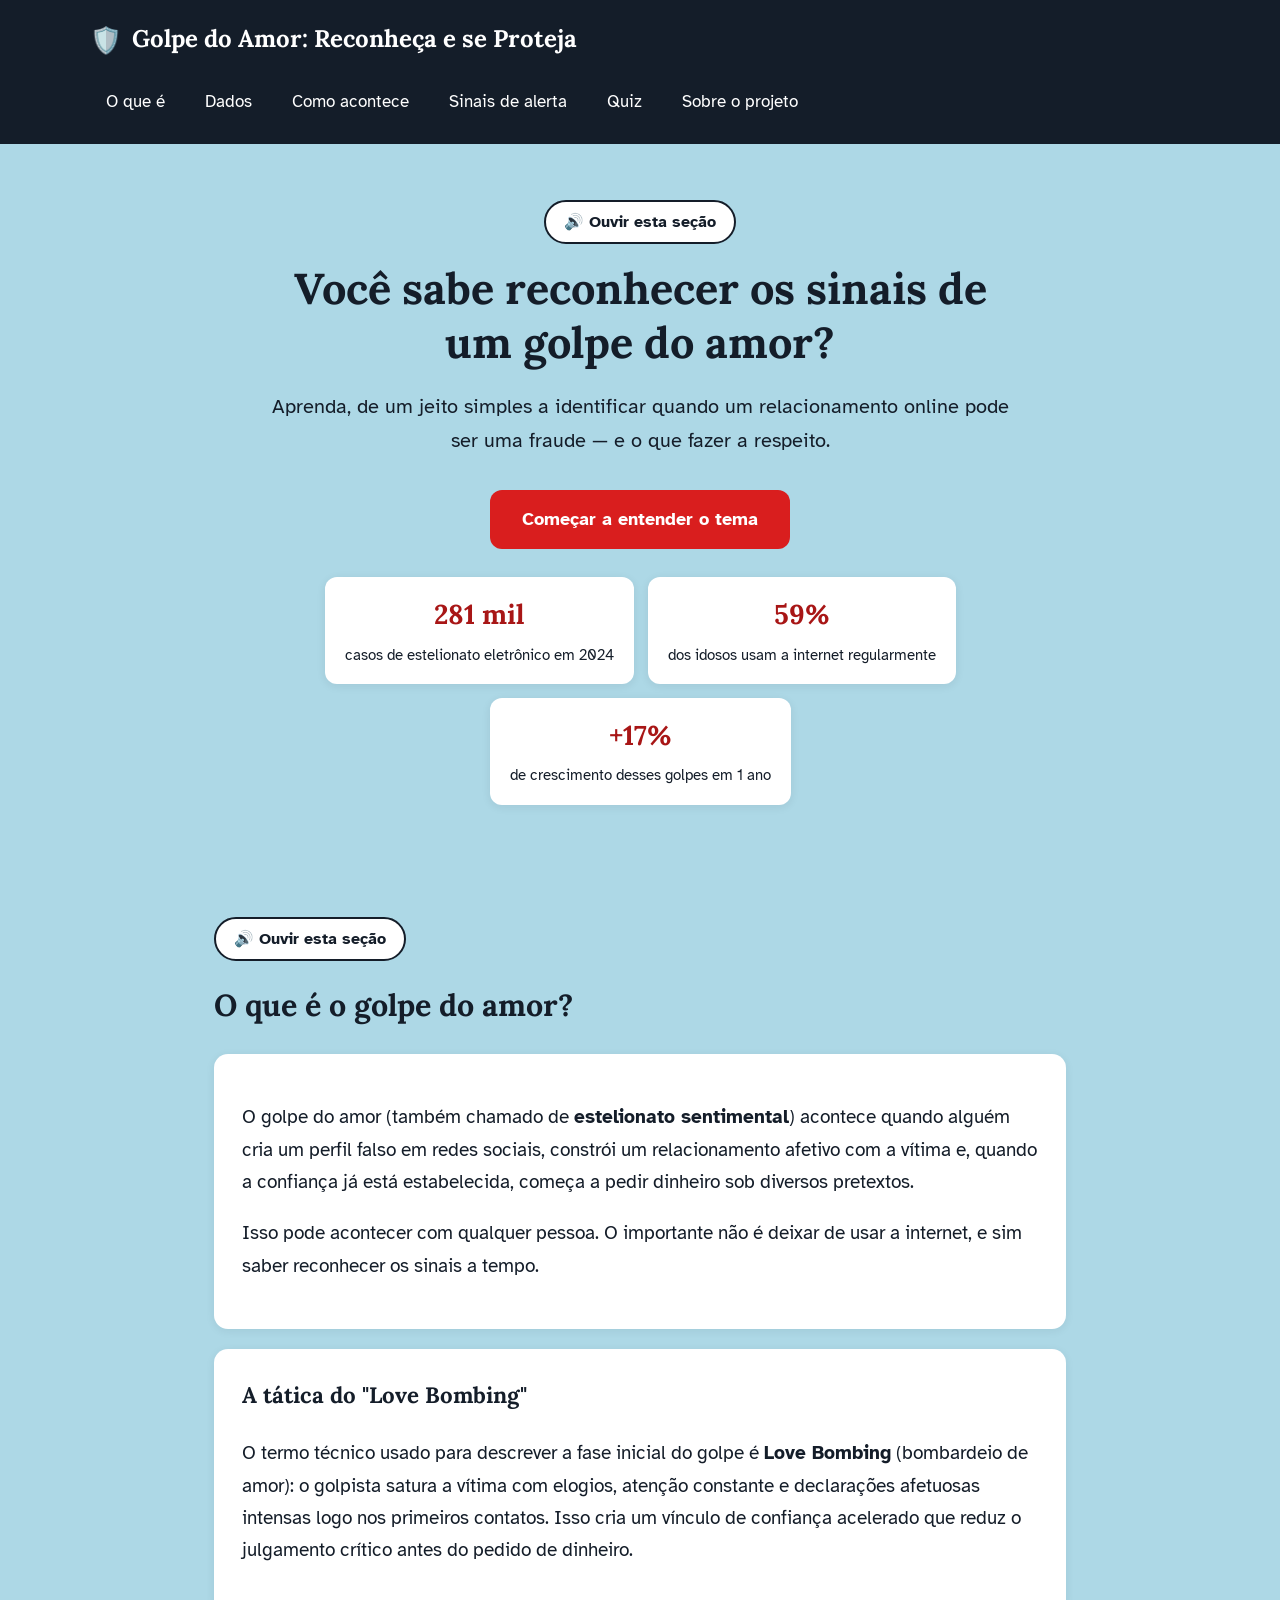
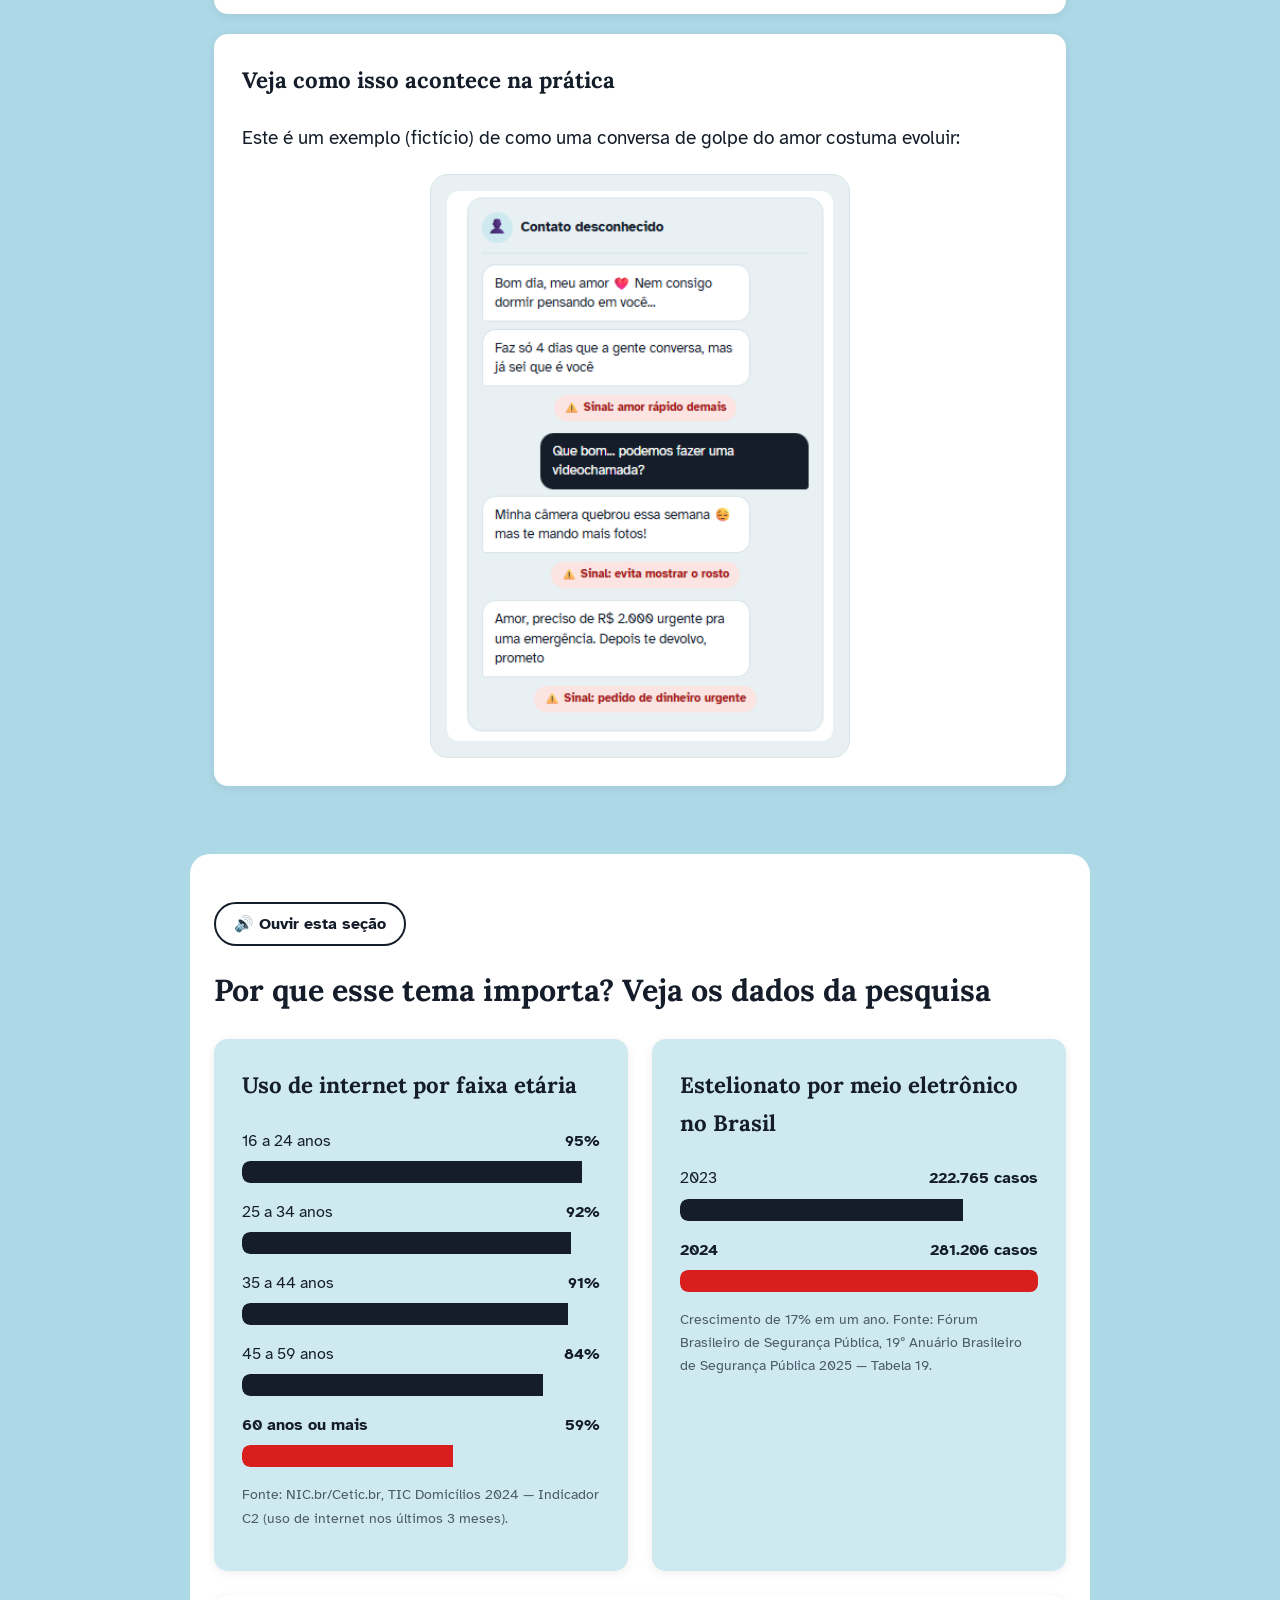
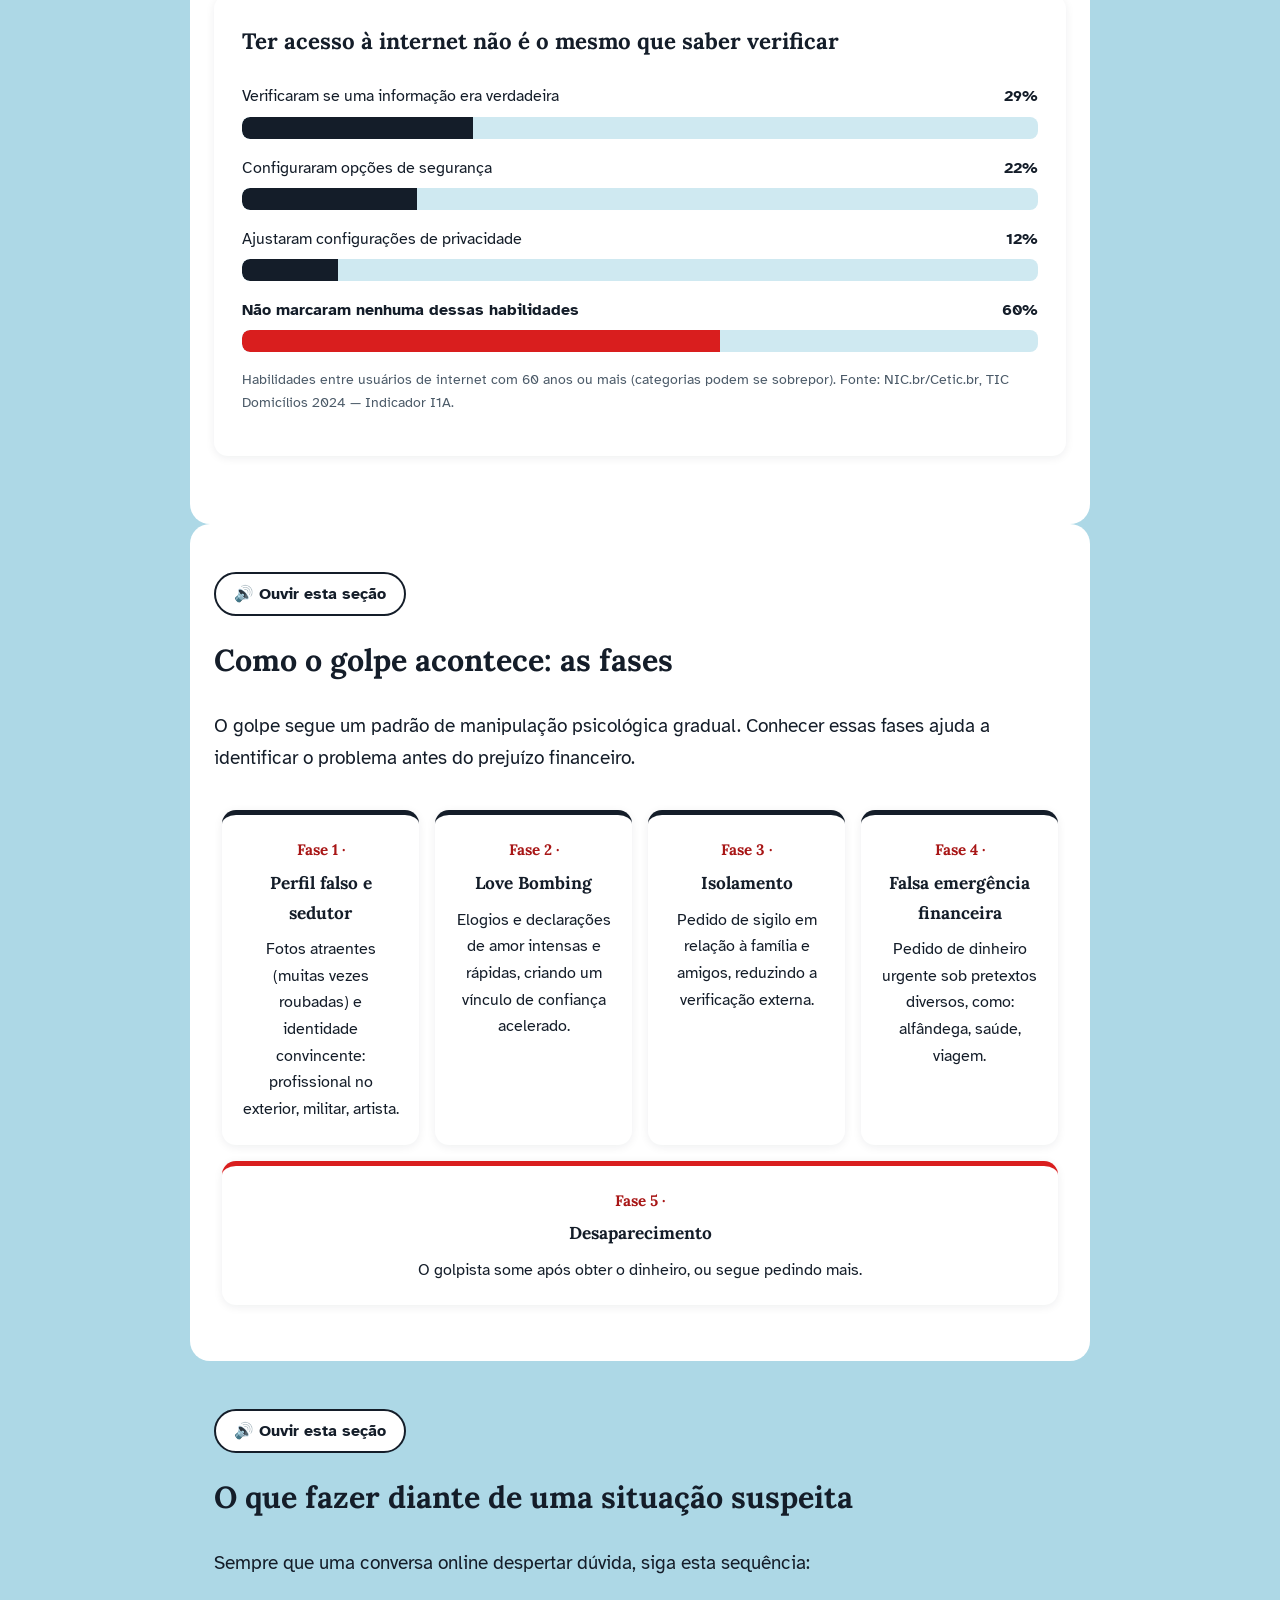
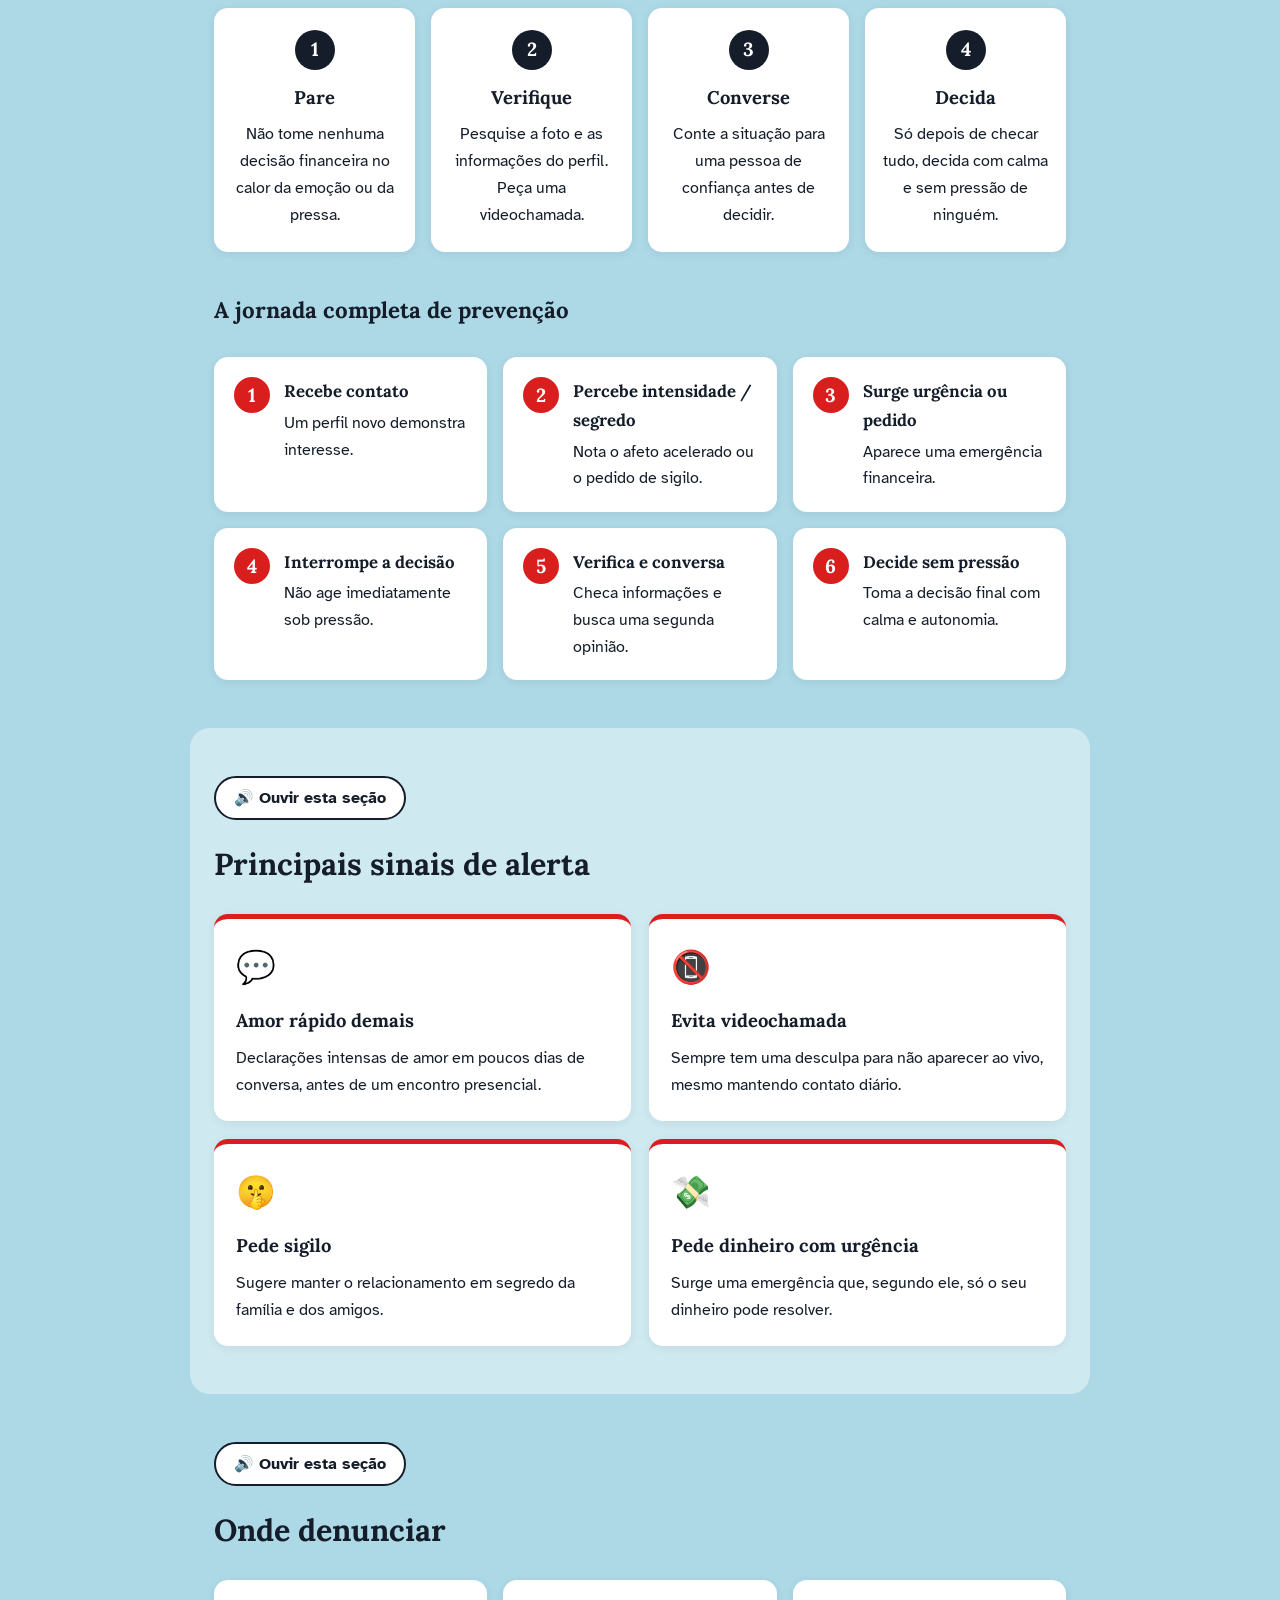
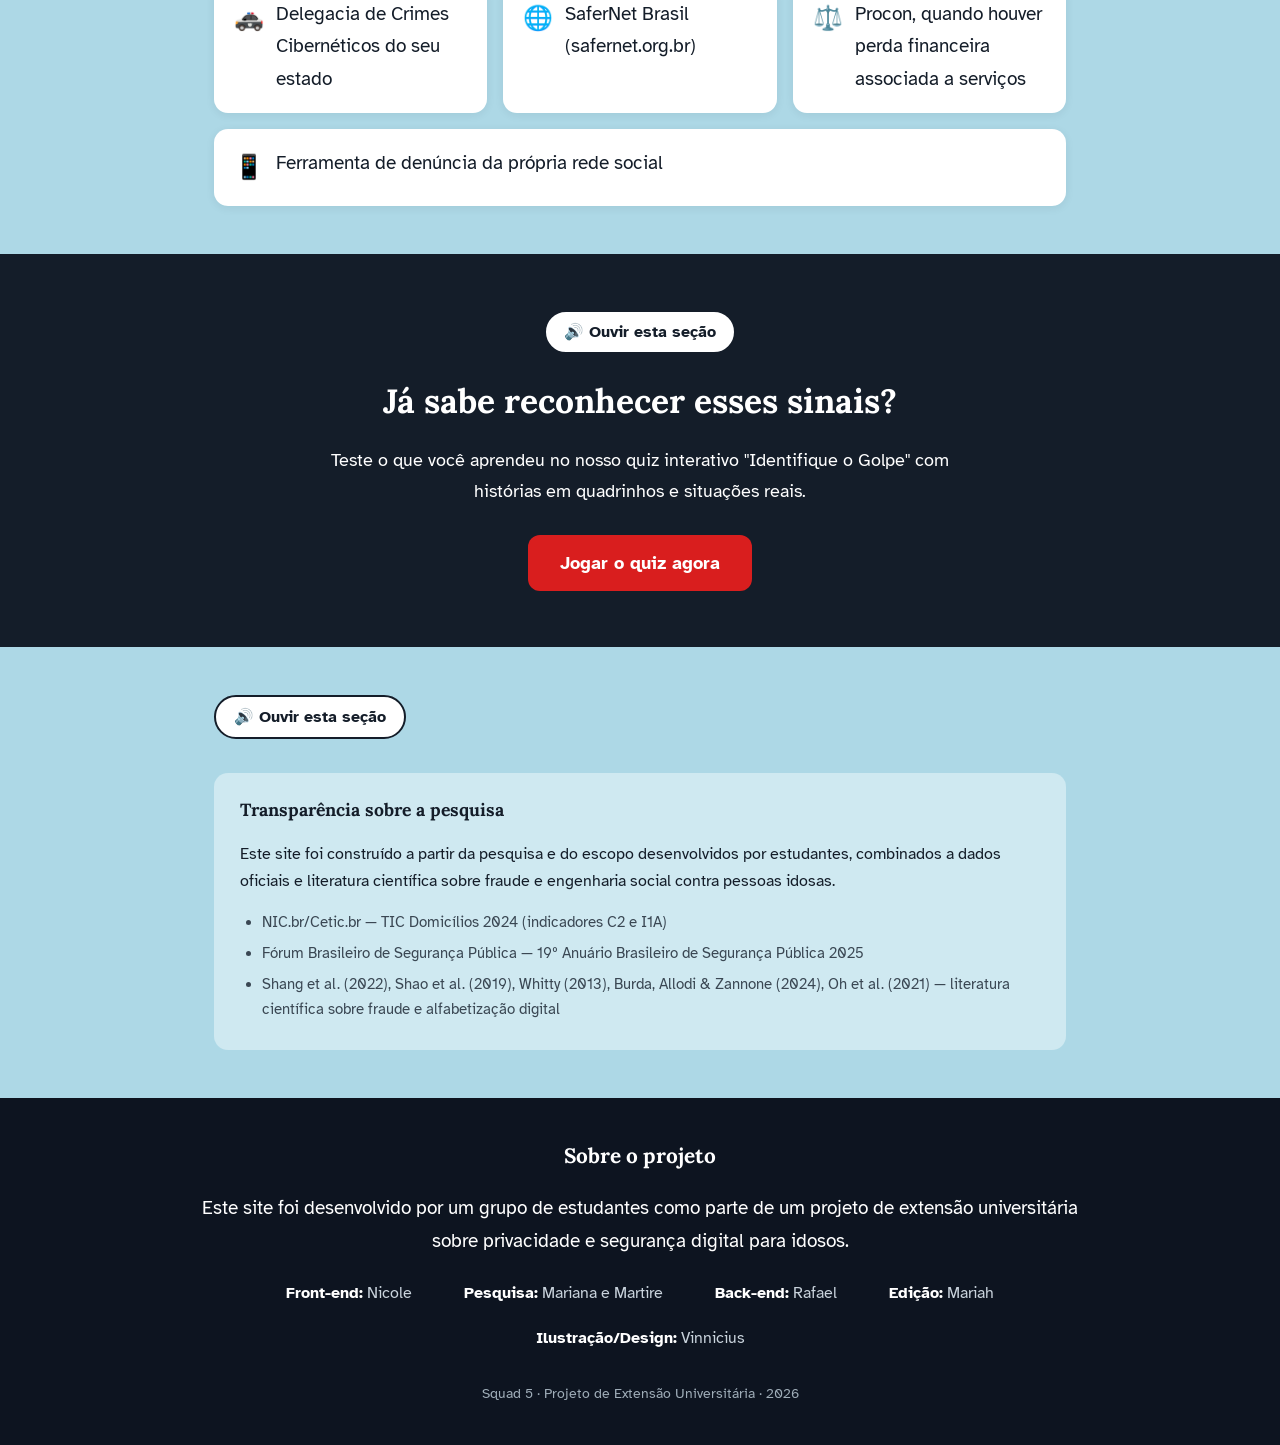
==== commit 4d2b255d: "Add files via upload" ====
--- a/projetoex/index.html
+++ b/projetoex/index.html
@@ -291,7 +291,7 @@
 
 </main>
 
-<!-- ===================== QUIZ (área oculta, mostrada via JS) ===================== -->
+<!--QUIZ -->
 <div id="quiz-app" class="tela-quiz" style="display:none;">
 
   <button type="button" class="link-voltar" onclick="mostrarSite()" style="background:none; border:none; cursor:pointer;">← Voltar ao início</button>
--- a/projetoex/style.css
+++ b/projetoex/style.css
@@ -1,8 +1,3 @@
-/* ===========================================================
-   Golpe do Amor — Módulo Educativo — Squad 5
-   Paleta: azul claro (fundo), azul-marinho (texto), vermelho (destaque)
-   =========================================================== */
-
 @import url('https://fonts.googleapis.com/css2?family=Atkinson+Hyperlegible:ital,wght@0,400;0,700;1,400&family=Lora:wght@500;700&display=swap');
 
 :root {
@@ -36,7 +31,6 @@
 
 img { max-width: 100%; display: block; }
 
-/* Foco visível para navegação por teclado — essencial p/ acessibilidade */
 a:focus-visible,
 button:focus-visible {
   outline: 3px solid var(--vermelho);
@@ -58,7 +52,7 @@
   left: 0;
 }
 
-/* ---------- Cabeçalho ---------- */
+/* Cabeçalho */
 .cabecalho {
   background: var(--marinho);
   color: var(--branco);
@@ -112,7 +106,7 @@
   background: rgba(255,255,255,0.15);
 }
 
-/* ---------- Faixa de estatísticas rápidas (hero) ---------- */
+/* Faixa de estatísticas rápidas */
 .badges-rapidos {
   display: flex;
   flex-wrap: wrap;
@@ -143,7 +137,7 @@
   color: var(--marinho);
 }
 
-/* ---------- Gráficos de barra (dados da pesquisa) ---------- */
+/* Gráficos de barra (dados da pesquisa) */
 .grafico-barras {
   margin-top: 10px;
 }
@@ -199,97 +193,7 @@
   margin-bottom: 0;
 }
 
-/* ---------- Cartão da persona ---------- */
-.persona-cartao {
-  background: var(--branco);
-  border-radius: 18px;
-  padding: 32px;
-  box-shadow: 0 4px 16px rgba(20,29,41,0.1);
-  margin-top: 24px;
-}
-
-.persona-cabecalho {
-  display: flex;
-  align-items: center;
-  gap: 20px;
-  margin-bottom: 20px;
-  flex-wrap: wrap;
-}
-
-.persona-avatar {
-  width: 84px;
-  height: 84px;
-  border-radius: 50%;
-  background: var(--azul-claro-suave);
-  display: flex;
-  align-items: center;
-  justify-content: center;
-  font-size: 2.6rem;
-  flex-shrink: 0;
-}
-
-.persona-nome {
-  font-family: var(--fonte-titulo);
-  font-size: 1.5rem;
-  margin: 0 0 4px;
-}
-
-.persona-tag {
-  display: inline-block;
-  background: var(--azul-claro-suave);
-  color: var(--marinho);
-  font-size: 0.9rem;
-  padding: 4px 12px;
-  border-radius: 999px;
-  font-weight: 700;
-}
-
-.persona-citacao {
-  font-family: var(--fonte-titulo);
-  font-style: italic;
-  font-size: 1.2rem;
-  border-left: 5px solid var(--vermelho);
-  padding: 6px 20px;
-  margin: 0 0 26px;
-  color: var(--marinho);
-}
-
-.persona-grade {
-  display: flex;
-  flex-wrap: wrap;
-  gap: 20px;
-}
-
-.persona-bloco {
-  flex: 1 1 260px;
-  background: var(--azul-claro-suave);
-  border-radius: 12px;
-  padding: 18px 20px;
-}
-
-.persona-bloco h4 {
-  font-family: var(--fonte-titulo);
-  margin: 0 0 8px;
-  font-size: 1.08rem;
-}
-
-.persona-bloco p {
-  margin: 0;
-  font-size: 1rem;
-}
-
-.persona-bloco.risco {
-  background: #FBE4E1;
-}
-
-.persona-nota {
-  font-size: 0.9rem;
-  color: #4B5A68;
-  margin-top: 20px;
-  font-style: italic;
-}
-
-/* ---------- Linha do tempo — fases do golpe ---------- */
+/*  Linha do tempo — fases do golpe */
 .linha-tempo {
   display: flex;
   flex-wrap: wrap;
@@ -339,7 +243,7 @@
   margin: 0;
 }
 
-/* ---------- Jornada de prevenção (6 passos) ---------- */
+/* Jornada de prevenção (6 passos)  */
 .jornada-grade {
   display: flex;
   flex-wrap: wrap;
@@ -383,7 +287,7 @@
   font-size: 0.98rem;
 }
 
-/* ---------- Onde denunciar ---------- */
+/* Onde denunciar */
 .lista-denuncia {
   list-style: none;
   padding: 0;
@@ -408,7 +312,7 @@
   font-size: 1.5rem;
 }
 
-/* ---------- Nota de transparência / metodologia ---------- */
+/* Nota de transparência / metodologia */
 .nota-metodologica {
   background: var(--azul-claro-suave);
   border-radius: 14px;
@@ -434,7 +338,7 @@
   margin-bottom: 6px;
 }
 
-/* ---------- Seção principal (hero) ---------- */
+/* Seção principal */
 .hero {
   padding: 56px 24px 64px;
   text-align: center;
@@ -459,25 +363,7 @@
   color: var(--marinho);
 }
 
-.estatistica-destaque {
-  background: var(--branco);
-  border-left: 6px solid var(--vermelho);
-  border-radius: 12px;
-  padding: 20px 24px;
-  margin: 0 0 36px;
-  text-align: left;
-  box-shadow: 0 2px 10px rgba(20,29,41,0.08);
-}
-
-.estatistica-destaque strong {
-  font-family: var(--fonte-titulo);
-  font-size: 1.3rem;
-  display: block;
-  margin-bottom: 6px;
-  color: var(--vermelho-escuro);
-}
-
-/* ---------- Botão de leitura em voz alta (acessibilidade) ---------- */
+/* Botão de leitura em voz alta (acessibilidade) */
 .botao-ouvir {
   display: inline-flex;
   align-items: center;
@@ -498,7 +384,7 @@
   background: var(--azul-claro-suave);
 }
 
-/* ---------- Botões ---------- */
+/* Botões */
 .botao {
   display: inline-flex;
   align-items: center;
@@ -538,7 +424,7 @@
   background: var(--azul-claro-suave);
 }
 
-/* ---------- Seções de conteúdo ---------- */
+/* Seções de conteúdo */
 .secao {
   max-width: 900px;
   margin: 0 auto;
@@ -560,7 +446,7 @@
   margin-bottom: 20px;
 }
 
-/* ---------- Sequência "Pare → Verifique → Converse → Decida" ---------- */
+/* Sequência "Pare → Verifique → Converse → Decida"  */
 .sequencia {
   display: flex;
   flex-wrap: wrap;
@@ -602,11 +488,7 @@
   margin: 0;
 }
 
-.seta-sequencia {
-  display: none;
-}
-
-/* ---------- Grade de sinais de alerta ---------- */
+/* Grade de sinais de alerta */
 .grade-sinais {
   display: flex;
   flex-wrap: wrap;
@@ -640,7 +522,7 @@
   font-size: 1rem;
 }
 
-/* ---------- Exemplo de conversa (mockup de celular) ---------- */
+/* Exemplo de conversa */
 .celular-moldura {
   background: #E8F0F3;
   border-radius: 18px;
@@ -650,69 +532,13 @@
   border: 1px solid var(--cinza-borda);
 }
 
-.celular-topo {
-  display: flex;
-  align-items: center;
-  gap: 10px;
-  padding-bottom: 12px;
-  margin-bottom: 12px;
-  border-bottom: 1px solid var(--cinza-borda);
-}
-
-.celular-avatar {
-  width: 36px;
-  height: 36px;
-  border-radius: 50%;
-  background: var(--azul-claro-suave);
-  display: flex;
-  align-items: center;
-  justify-content: center;
-  font-size: 1.1rem;
-}
-
-.celular-nome {
-  font-weight: 700;
-  font-size: 1rem;
-}
-
-.conversa {
-  display: flex;
-  flex-direction: column;
-  gap: 8px;
-}
-
-.balao {
-  max-width: 82%;
-  padding: 10px 14px;
-  border-radius: 16px;
-  font-size: 0.98rem;
-  line-height: 1.45;
-}
-
-.balao-recebido {
-  align-self: flex-start;
-  background: var(--branco);
-  border: 1px solid var(--cinza-borda);
-  border-bottom-left-radius: 4px;
-}
-
-.balao-enviado {
-  align-self: flex-end;
-  background: var(--marinho);
-  color: var(--branco);
-  border-bottom-right-radius: 4px;
-}
-
-.marca-sinal {
-  align-self: center;
-  background: #FBE4E1;
-  color: var(--vermelho-escuro);
-  font-size: 0.85rem;
-  font-weight: 700;
-  padding: 4px 12px;
-  border-radius: 20px;
-  margin: 2px 0 6px;
-}
+.celular-moldura img {
+  width: 100%;
+  height: auto;
+  display: block;
+  border-radius: 12px;
+}
+
 .faixa-cta {
   background: var(--marinho);
   color: var(--branco);
@@ -733,7 +559,7 @@
   margin: 0 auto 28px;
 }
 
-/* ---------- Rodapé / Autores ---------- */
+/*  Rodapé */
 .rodape {
   background: #0D1420;
   color: var(--branco);
@@ -778,7 +604,7 @@
   margin: 0;
 }
 
-/* ---------- Responsivo: celular ---------- */
+/* Responsivo: celular  */
 @media (max-width: 720px) {
   .navegacao {
     width: 100%;
@@ -806,18 +632,6 @@
     flex: 0 1 auto;
   }
 
-  .persona-cabecalho {
-    flex-direction: column;
-    text-align: center;
-  }
-
-  .persona-grade {
-    flex-direction: column;
-  }
-  .persona-grade .persona-bloco {
-    flex: 0 1 auto;
-  }
-
   .linha-tempo {
     flex-direction: column;
   }
@@ -852,11 +666,13 @@
   .hero {
     padding: 40px 18px 48px;
   }
-}
-
-/* =========================================================
-   Telas do Quiz — "Identifique o Golpe"
-   ========================================================= */
+
+  .cartao-quiz {
+    padding: 24px 18px;
+  }
+}
+
+/* Telas do Quiz */
 
 .tela-quiz {
   min-height: 100vh;
@@ -939,10 +755,8 @@
 }
 
 .imagem-hq-quiz {
-  width: 95%;
-  max-width: 420px;
-  height: 400px;
-  object-fit: contain;
+  width: 100%;
+  height: auto;
   border-radius: 14px;
   display: block;
   margin: 0 auto 22px;
@@ -954,46 +768,6 @@
   align-items: flex-start;
   gap: 14px;
   margin-bottom: 22px;
-}
-
-.avatar-personagem {
-  width: 60px;
-  height: 60px;
-  border-radius: 50%;
-  background: var(--azul-claro-suave);
-  display: flex;
-  align-items: center;
-  justify-content: center;
-  font-size: 2rem;
-  flex-shrink: 0;
-}
-
-.balao-fala-quiz {
-  position: relative;
-  background: var(--azul-claro-suave);
-  border: 2px solid var(--marinho);
-  border-radius: 16px;
-  padding: 14px 18px;
-  font-size: 1.08rem;
-  line-height: 1.5;
-}
-.balao-fala-quiz::before {
-  content: "";
-  position: absolute;
-  left: -11px;
-  top: 20px;
-  border-width: 9px 11px 9px 0;
-  border-style: solid;
-  border-color: transparent var(--marinho) transparent transparent;
-}
-.balao-fala-quiz::after {
-  content: "";
-  position: absolute;
-  left: -8px;
-  top: 21px;
-  border-width: 8px 10px 8px 0;
-  border-style: solid;
-  border-color: transparent var(--azul-claro-suave) transparent transparent;
 }
 
 .pergunta-quiz {
@@ -1058,32 +832,7 @@
 .tela-resultado {
   text-align: center;
 }
-.circulo-pontuacao {
-  width: 120px;
-  height: 120px;
-  border-radius: 50%;
-  border: 8px solid var(--vermelho);
-  display: flex;
-  align-items: center;
-  justify-content: center;
-  font-family: var(--fonte-titulo);
-  font-size: 2rem;
-  font-weight: 700;
-  color: var(--marinho);
-  margin: 0 auto 20px;
-}
-.resumo-resultado {
-  text-align: left;
-  list-style: none;
-  padding: 0;
-  margin: 20px 0 0;
-}
-.resumo-resultado li {
-  padding: 10px 0;
-  border-bottom: 1px solid var(--cinza-borda);
-  font-size: 1rem;
-}
-.resumo-resultado li:last-child { border-bottom: none; }
+
 
 /* Respeita preferência do usuário por menos movimento */
 @media (prefers-reduced-motion: reduce) {
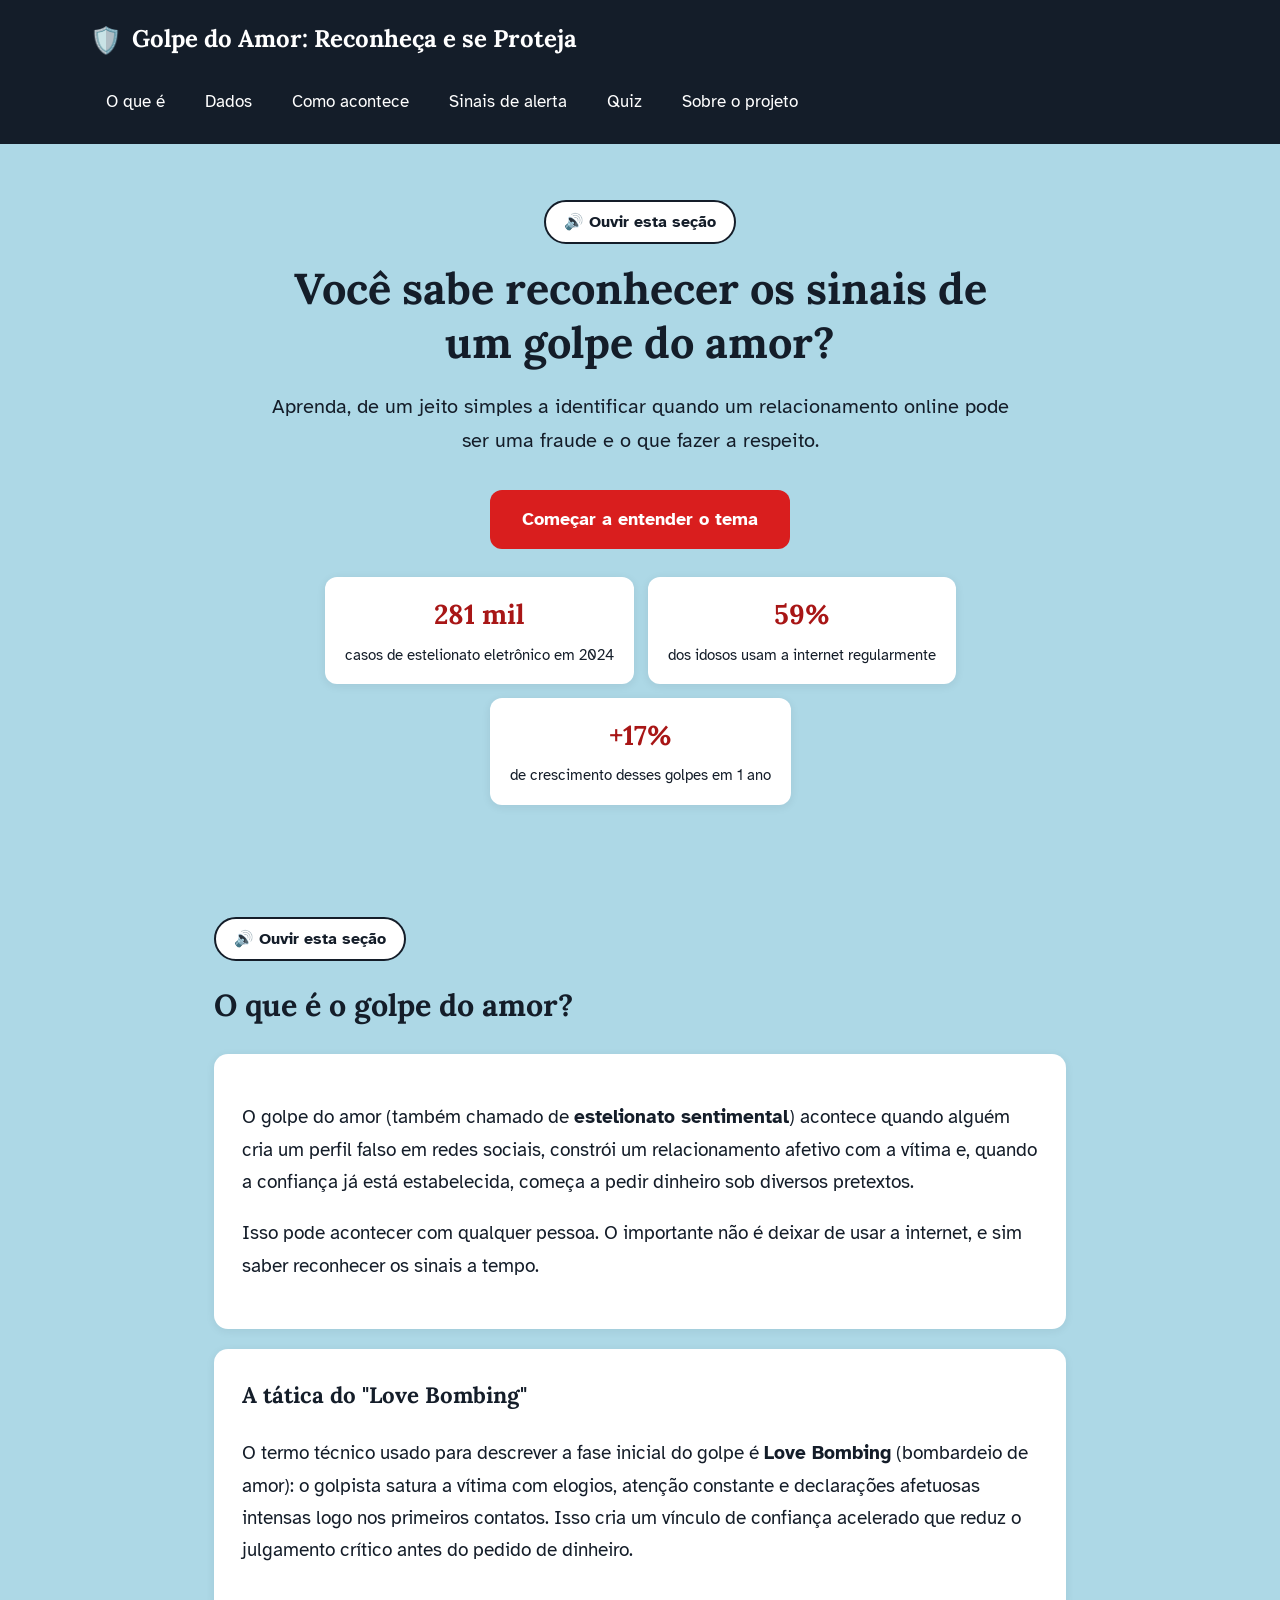
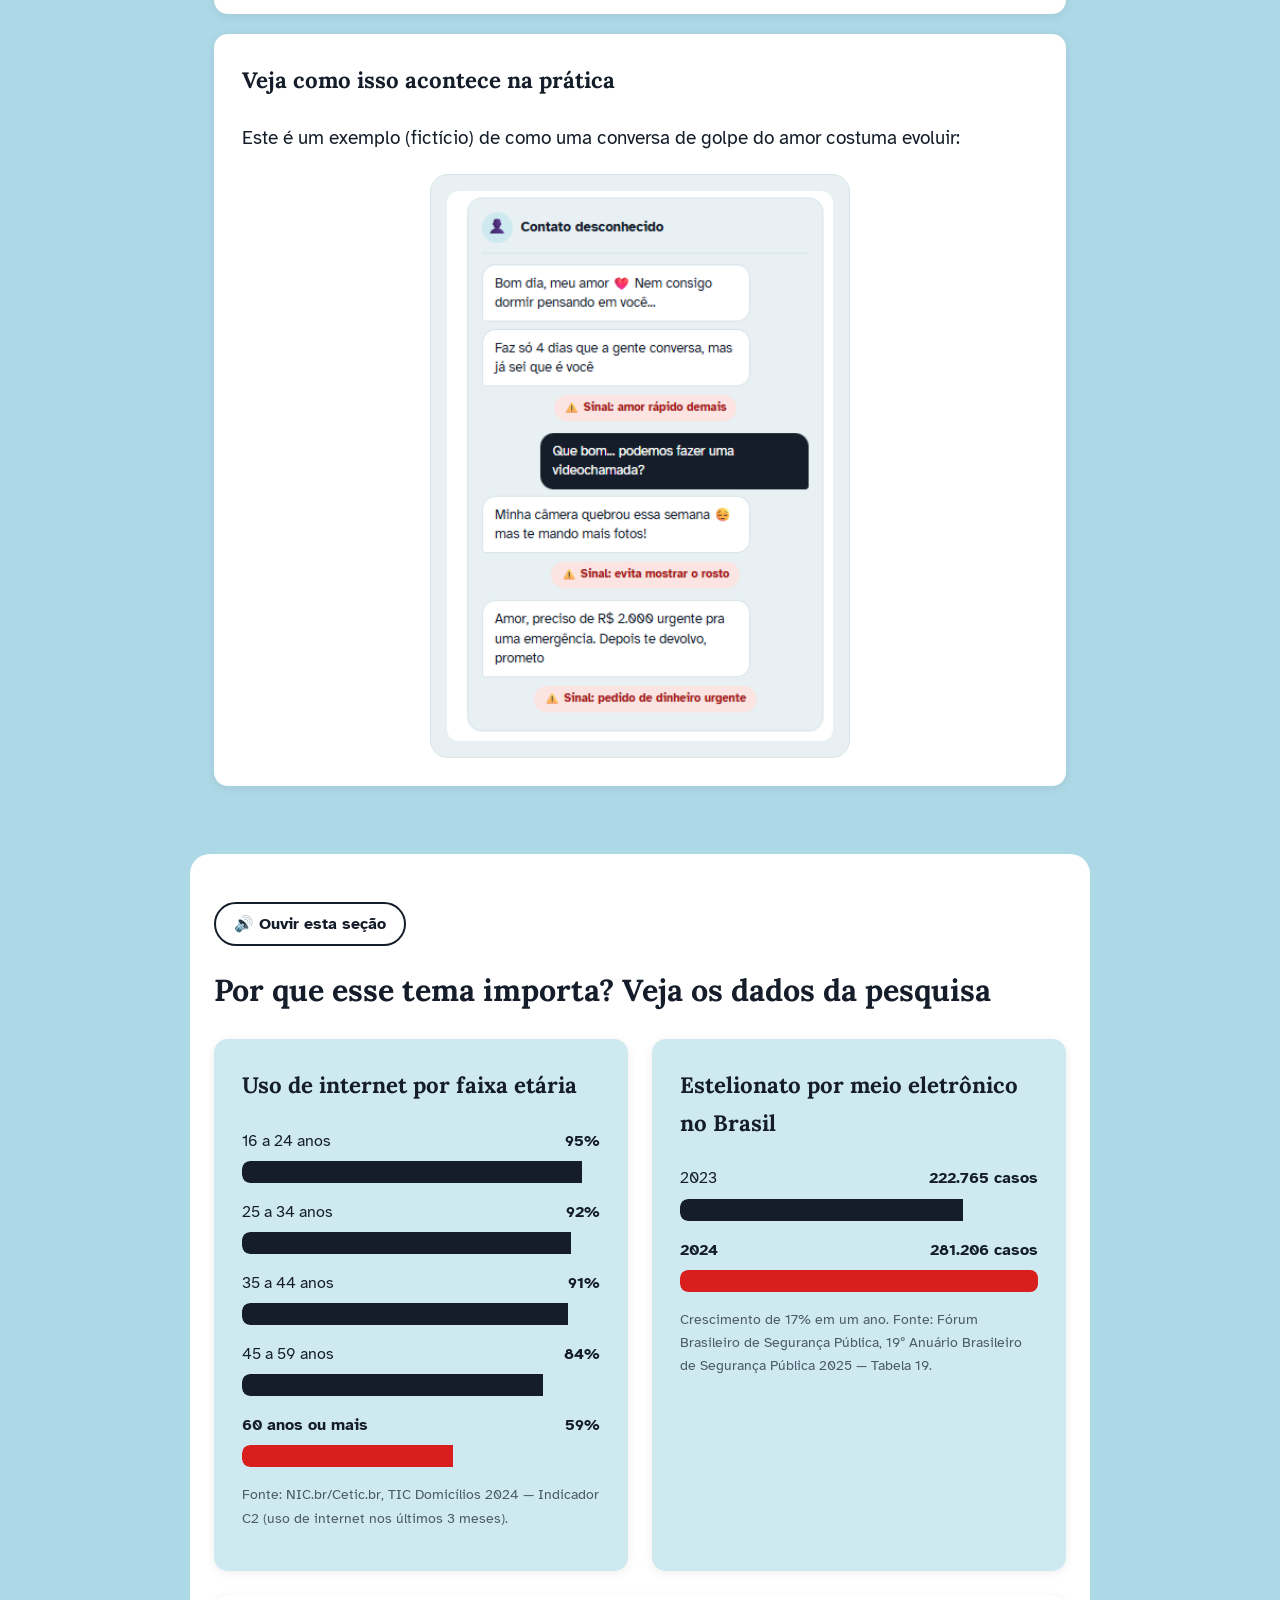
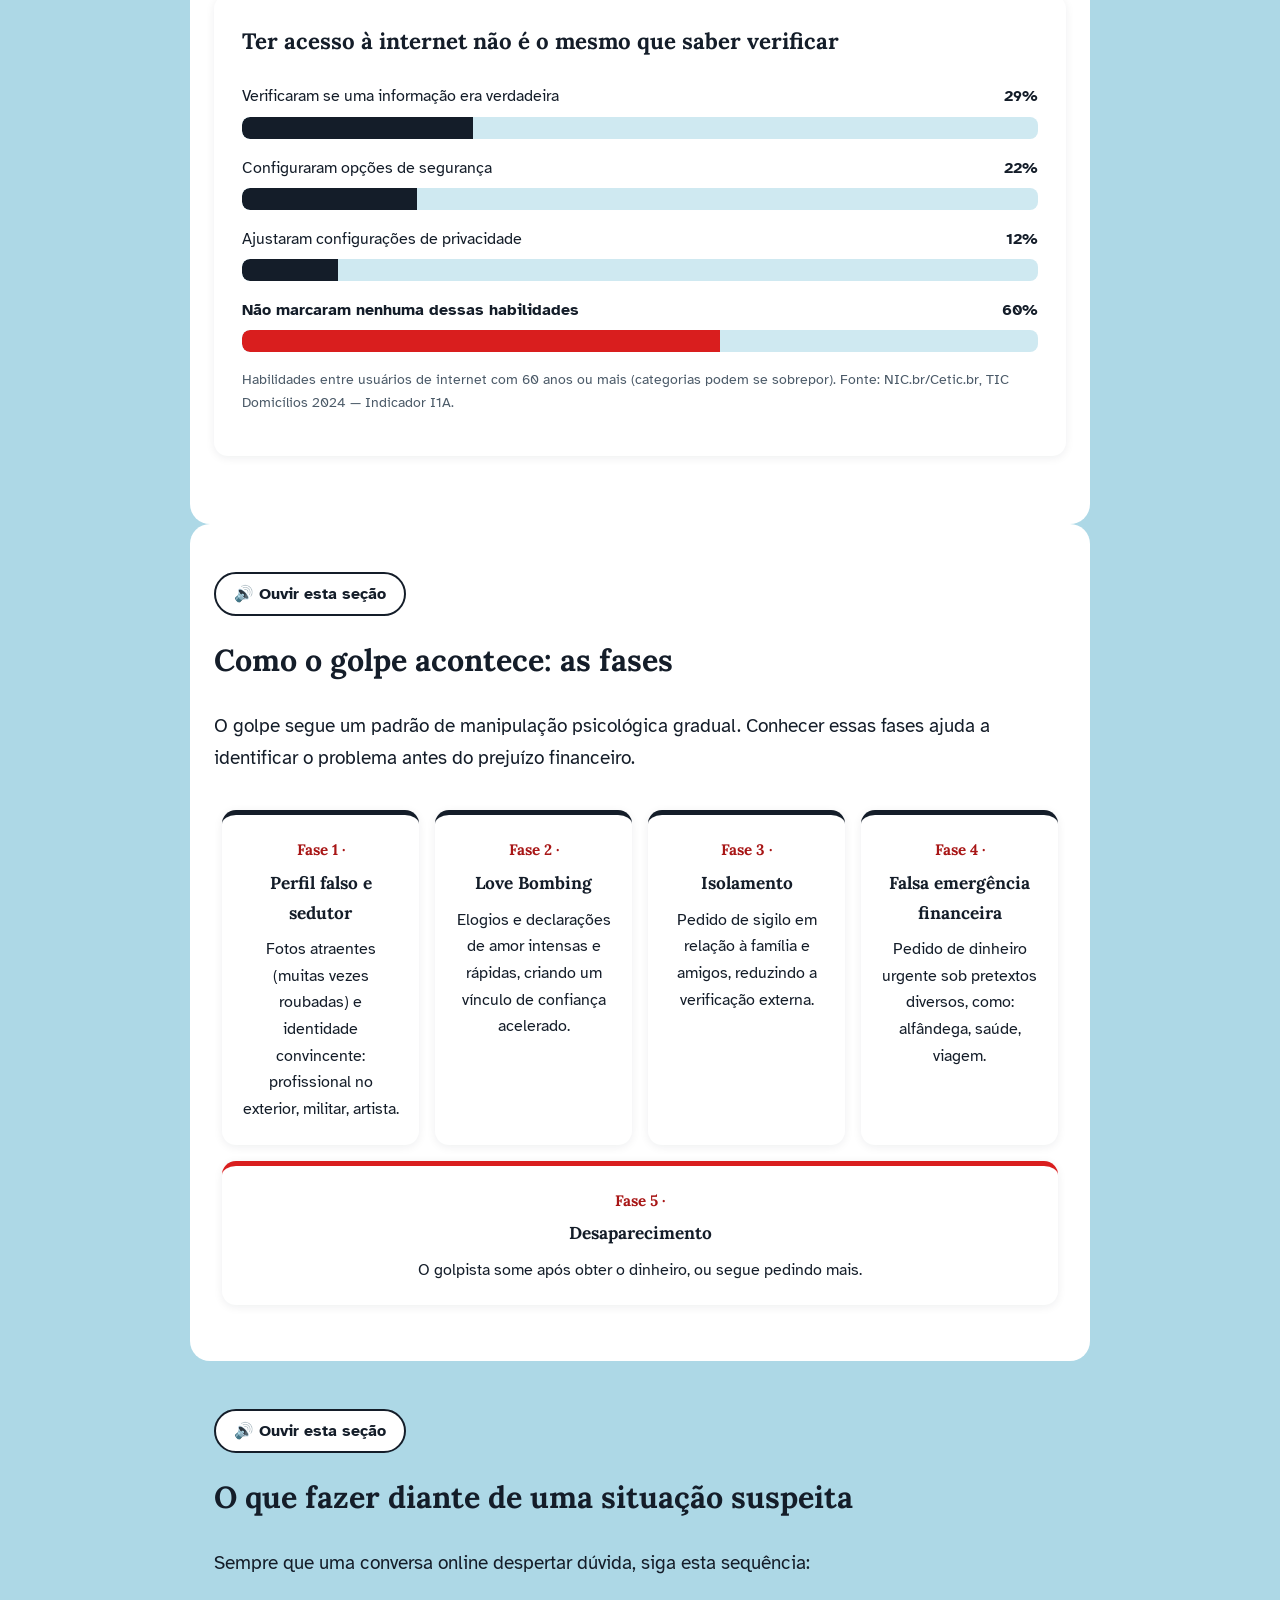
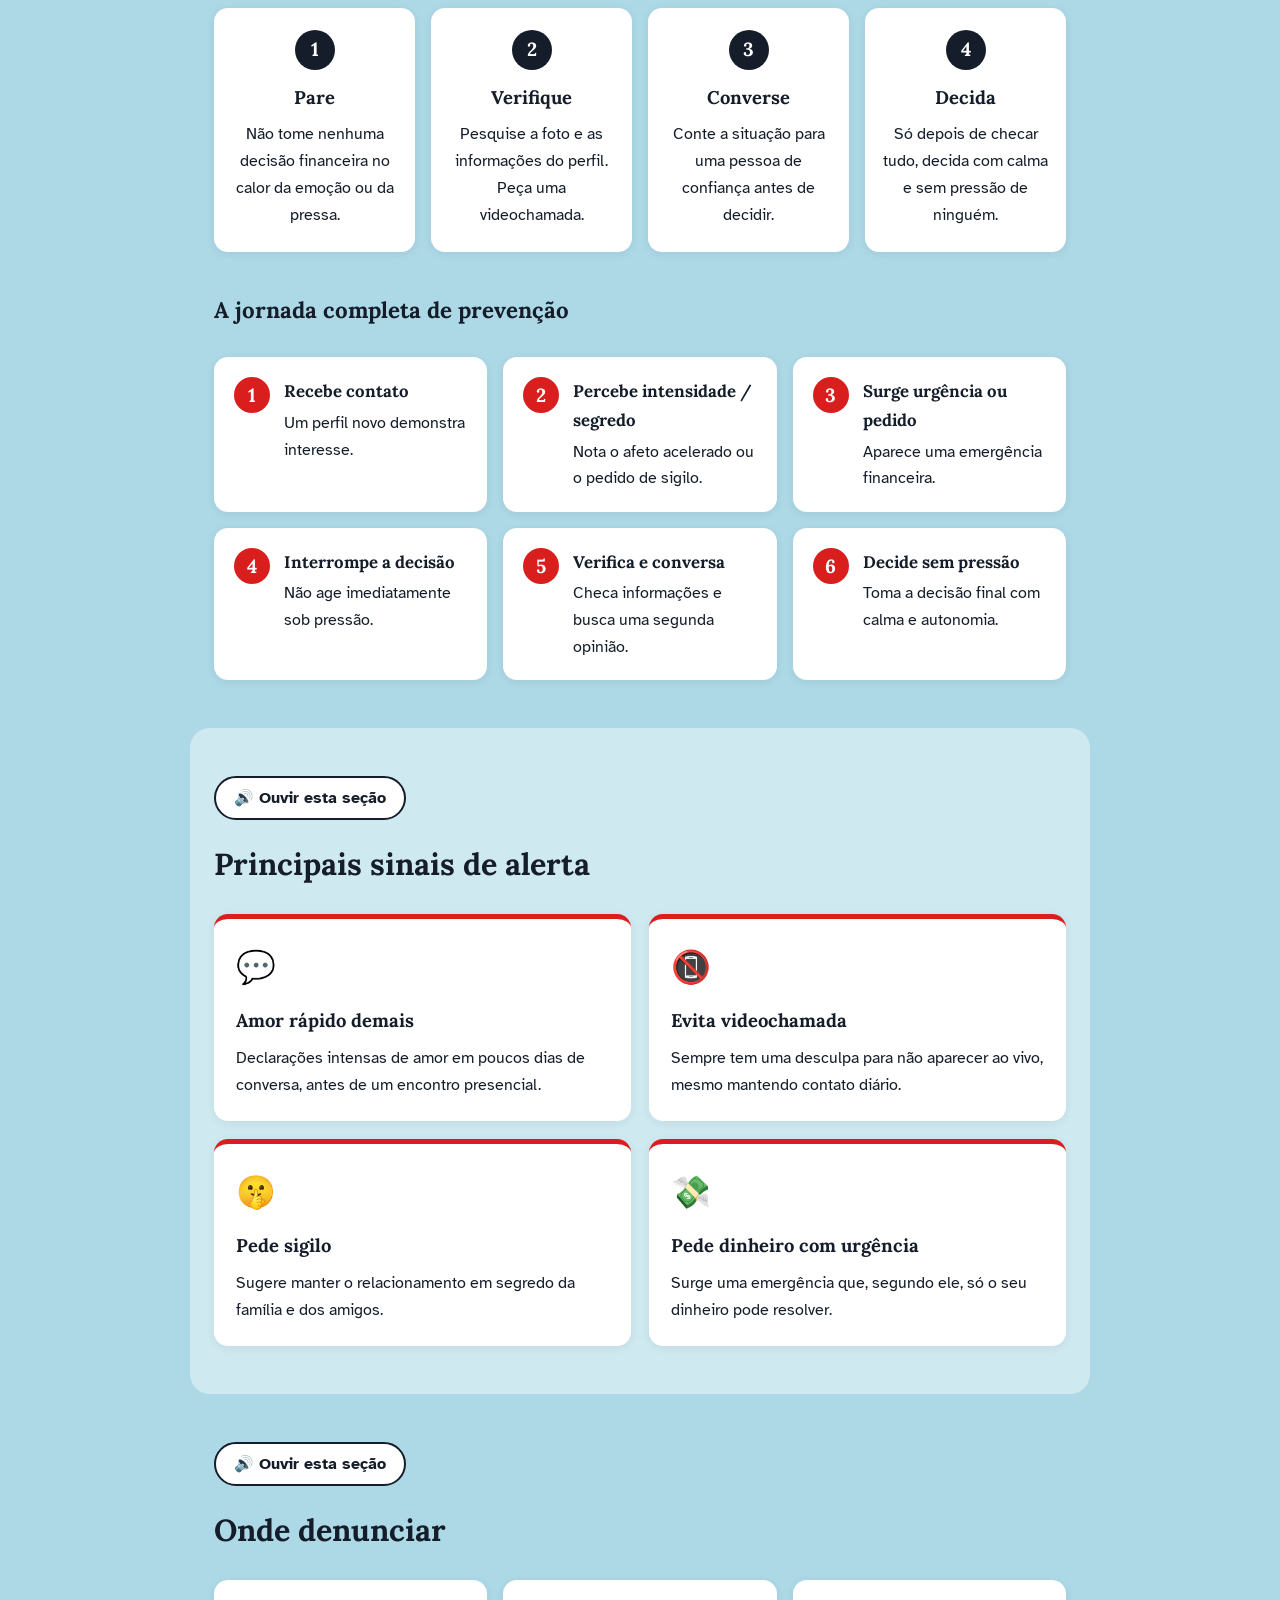
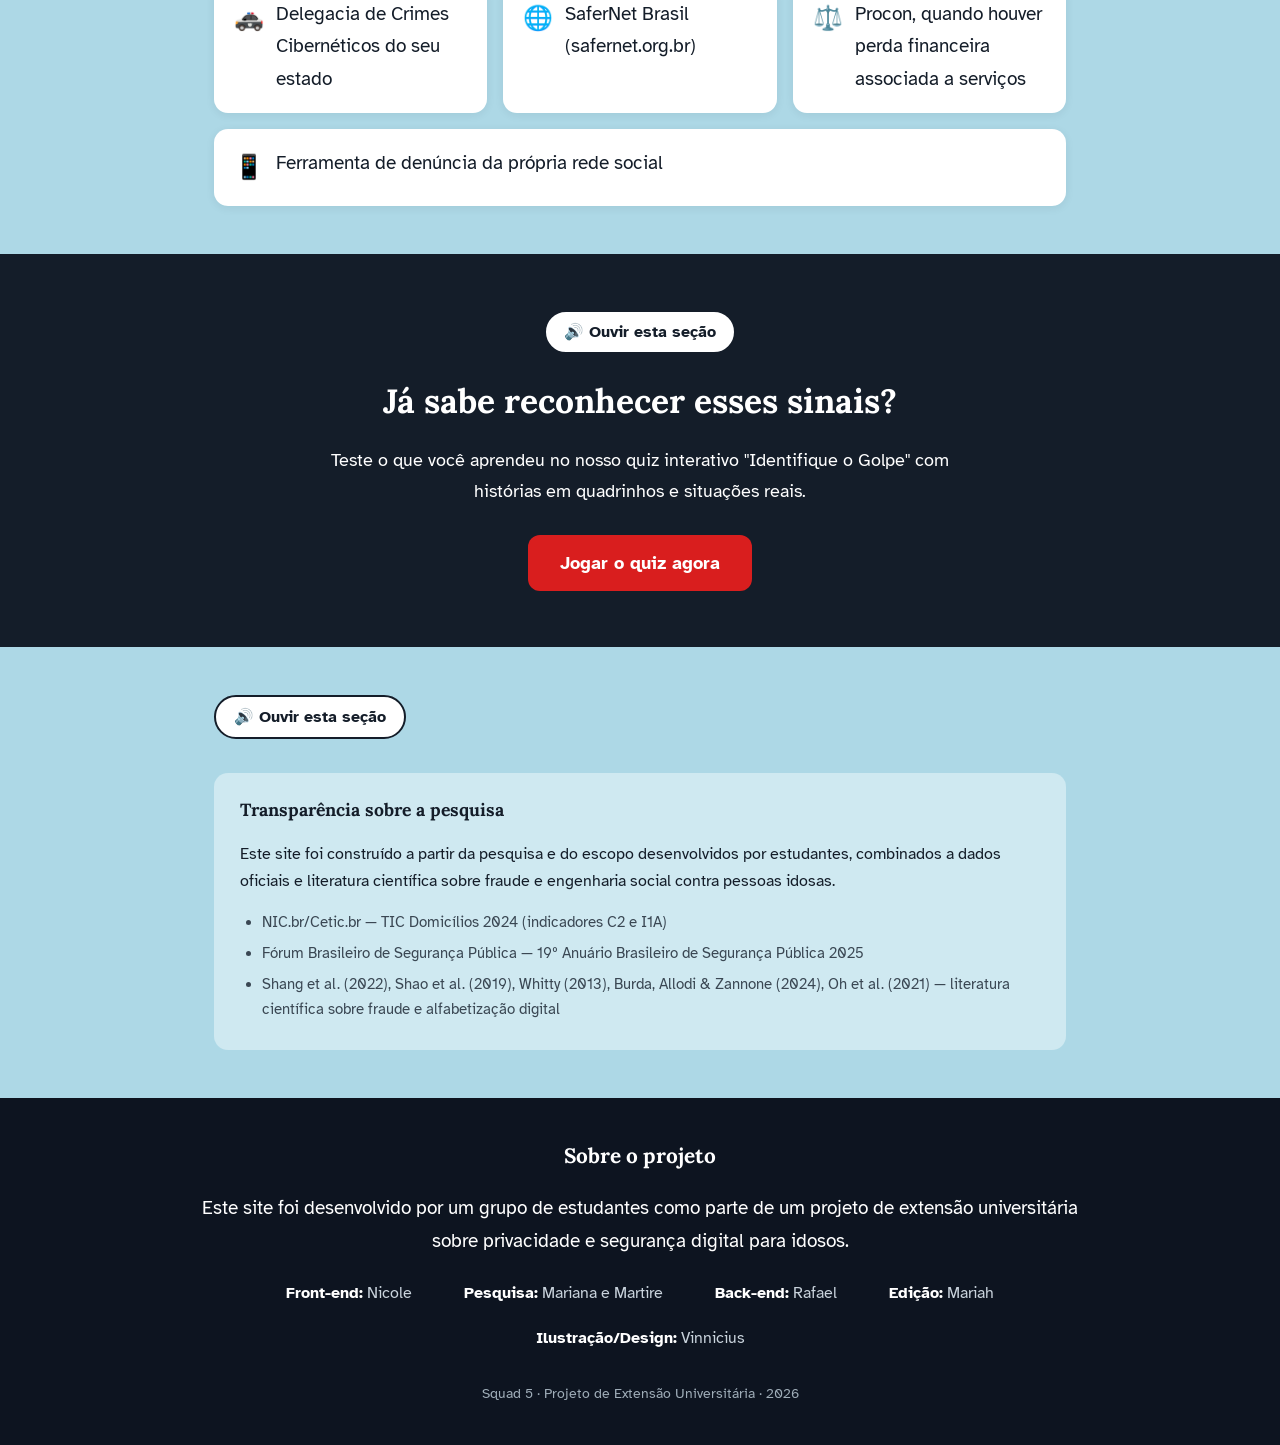
==== commit dd15cf38: "Add files via upload" ====
--- a/projetoex/index.html
+++ b/projetoex/index.html
@@ -4,7 +4,13 @@
 <meta charset="UTF-8">
 <meta name="viewport" content="width=device-width, initial-scale=1.0">
 <title>Golpe do Amor: Reconheça e se Proteja </title>
-<meta name="description" content="Módulo educativo sobre o golpe do amor em redes sociais, com dados de pesquisa, persona, sinais de alerta e um quiz interativo.">
+<meta name="description" content="Site educativo sobre o golpe do amor em redes sociais, com dados de pesquisa, sinais de alerta e um quiz interativo.">
+<meta property="og:title" content="Golpe do Amor: Reconheça e se Proteja">
+<meta property="og:description" content="Aprenda a reconhecer os sinais do golpe do amor em redes sociais e teste seus conhecimentos no nosso quiz interativo.">
+<meta property="og:image" content="https://idososseguros.vercel.app/imagemex.png">
+<meta property="og:url" content="https://idososseguros.vercel.app/">
+<meta property="og:type" content="website">
+
 <link rel="stylesheet" href="style.css">
 </head>
 <body>
@@ -33,7 +39,7 @@
   <section class="hero" id="topo">
     <div class="hero-conteudo">
       <h1>Você sabe reconhecer os sinais de um golpe do amor?</h1>
-      <p class="subtitulo">Aprenda, de um jeito simples a identificar quando um relacionamento online pode ser uma fraude — e o que fazer a respeito.</p>
+      <p class="subtitulo">Aprenda, de um jeito simples a identificar quando um relacionamento online pode ser uma fraude e o que fazer a respeito.</p>
 
       <a class="botao botao-primario" href="#sobre-o-golpe">Começar a entender o tema</a>
 
@@ -62,12 +68,12 @@
     </div>
 
     <div class="cartao">
-      <h3 style="font-family: var(--fonte-titulo); margin-top:0;">A tática do "Love Bombing"</h3>
+      <h3>A tática do "Love Bombing"</h3>
       <p>O termo técnico usado para descrever a fase inicial do golpe é <strong>Love Bombing</strong> (bombardeio de amor): o golpista satura a vítima com elogios, atenção constante e declarações afetuosas intensas logo nos primeiros contatos. Isso cria um vínculo de confiança acelerado que reduz o julgamento crítico antes do pedido de dinheiro.</p>
     </div>
 
     <div class="cartao">
-      <h3 style="font-family: var(--fonte-titulo); margin-top:0;">Veja como isso acontece na prática</h3>
+      <h3>Veja como isso acontece na prática</h3>
       <p>Este é um exemplo (fictício) de como uma conversa de golpe do amor costuma evoluir:</p>
 
       <div class="celular-moldura">
@@ -75,12 +81,12 @@
     </div>
   </section>
 
-  <section class="secao" id="dados-da-pesquisa" style="background: var(--branco); border-radius: 20px;">
+  <section class="secao secao--fundo-branco" id="dados-da-pesquisa">
     <h2>Por que esse tema importa? Veja os dados da pesquisa</h2>
 
     <div class="duas-colunas">
-      <div class="cartao" style="background: var(--azul-claro-suave);">
-        <h3 style="font-family: var(--fonte-titulo); margin-top:0;">Uso de internet por faixa etária</h3>
+      <div class="cartao cartao--fundo-azul-suave">
+        <h3>Uso de internet por faixa etária</h3>
         <div class="grafico-barras">
           <div class="grafico-linha">
             <div class="grafico-rotulo"><span>16 a 24 anos</span><span class="valor">95%</span></div>
@@ -106,8 +112,8 @@
         <p class="grafico-fonte">Fonte: NIC.br/Cetic.br, TIC Domicílios 2024 — Indicador C2 (uso de internet nos últimos 3 meses).</p>
       </div>
 
-      <div class="cartao" style="background: var(--azul-claro-suave);">
-        <h3 style="font-family: var(--fonte-titulo); margin-top:0;">Estelionato por meio eletrônico no Brasil</h3>
+      <div class="cartao cartao--fundo-azul-suave">
+        <h3>Estelionato por meio eletrônico no Brasil</h3>
         <div class="grafico-barras">
           <div class="grafico-linha">
             <div class="grafico-rotulo"><span>2023</span><span class="valor">222.765 casos</span></div>
@@ -122,8 +128,8 @@
       </div>
     </div>
 
-    <div class="cartao" style="margin-top:24px;">
-      <h3 style="font-family: var(--fonte-titulo); margin-top:0;">Ter acesso à internet não é o mesmo que saber verificar</h3>
+    <div class="cartao cartao--margin-top">
+      <h3>Ter acesso à internet não é o mesmo que saber verificar</h3>
       <div class="grafico-barras">
         <div class="grafico-linha">
           <div class="grafico-rotulo"><span>Verificaram se uma informação era verdadeira</span><span class="valor">29%</span></div>
@@ -146,7 +152,7 @@
     </div>
   </section>
 
-  <section class="secao" id="fases-do-golpe" style="background: var(--branco); border-radius: 20px;">
+  <section class="secao secao--fundo-branco" id="fases-do-golpe">
     <h2>Como o golpe acontece: as fases</h2>
     <p>O golpe segue um padrão de manipulação psicológica gradual. Conhecer essas fases ajuda a identificar o problema antes do prejuízo financeiro.</p>
 
@@ -206,7 +212,7 @@
       </div>
     </div>
 
-    <h3 style="font-family: var(--fonte-titulo); margin-top:40px;">A jornada completa de prevenção</h3>
+    <h3 class="espacamento-jornada">A jornada completa de prevenção</h3>
     <div class="jornada-grade">
       <div class="jornada-passo">
         <span class="jornada-numero">1</span>
@@ -235,7 +241,7 @@
     </div>
   </section>
 
-  <section class="secao" id="sinais-de-alerta" style="background: var(--azul-claro-suave); border-radius: 20px;">
+  <section class="secao secao--fundo-azul-suave" id="sinais-de-alerta">
     <h2>Principais sinais de alerta</h2>
     <div class="grade-sinais">
       <div class="sinal-cartao">
@@ -294,7 +300,7 @@
 <!--QUIZ -->
 <div id="quiz-app" class="tela-quiz" style="display:none;">
 
-  <button type="button" class="link-voltar" onclick="mostrarSite()" style="background:none; border:none; cursor:pointer;">← Voltar ao início</button>
+  <button type="button" class="link-voltar" onclick="mostrarSite()">← Voltar ao início</button>
 
   <!-- TELA 1: INTRODUÇÃO -->
   <section id="tela-intro" class="cartao-quiz">
@@ -307,7 +313,7 @@
       <li>🔄 Pode refazer quantas vezes quiser</li>
     </ul>
     <button type="button" class="botao-ouvir" id="botao-ouvir-intro">🔊 Ouvir instruções</button>
-    <button class="botao botao-primario" style="width:100%;" onclick="iniciarQuiz()">Começar o quiz</button>
+    <button class="botao botao-primario botao-full" onclick="iniciarQuiz()">Começar o quiz</button>
   </section>
 
   <!-- TELA 2: PERGUNTAS -->
@@ -317,7 +323,9 @@
       <div class="progresso-trilha"><div class="progresso-preenchimento" id="progresso-barra" style="width:10%;"></div></div>
     </div>
 
-    <img id="imagem-hq" class="imagem-hq-quiz" style="display:none;" src="" alt="">
+    <div class="imagem-quiz-wrapper">
+      <img id="imagem-hq" class="imagem-hq-quiz" style="display:none;" src="" alt="">
+    </div>
 
     <div id="cena-personagem" class="cena-personagem" style="display:none;">
       <p id="texto-conversa"></p>
@@ -340,10 +348,10 @@
   <section id="tela-resultado" class="cartao-quiz tela-resultado" style="display:none;">
     <h1>Parabéns! Você concluiu o quiz!</h1>
     <p id="texto-resultado">Não fique triste se errou algumas perguntas 💙. Cada erro também é uma oportunidade de aprender e entender melhor como identificar situações suspeitas na internet. O mais importante é levar esse conhecimento com você: desconfie, verifique e, quando tiver dúvida, peça ajuda a alguém de confiança.</p>
-    <p style="margin-top:16px; font-weight:700;">Informação e atenção são importantes para evitar golpes!</p>
+    <p class="texto-destaque">Informação e atenção são importantes para evitar golpes!</p>
     <button type="button" class="botao-ouvir" id="botao-ouvir-resultado">🔊 Ouvir resultado</button>
-    <button class="botao botao-primario" style="width:100%; margin-top:24px;" onclick="reiniciarQuiz()">Refazer o quiz</button>
-    <button type="button" class="botao botao-secundario" style="width:100%; margin-top:12px; box-sizing:border-box;" onclick="mostrarSite()">Voltar ao site</button>
+    <button class="botao botao-primario botao-full" style="margin-top:24px;" onclick="reiniciarQuiz()">Refazer o quiz</button>
+    <button type="button" class="botao botao-secundario botao-full" style="margin-top:12px;" onclick="mostrarSite()">Voltar ao site</button>
   </section>
 
 </div>
--- a/projetoex/style.css
+++ b/projetoex/style.css
@@ -431,6 +431,16 @@
   padding: 48px 24px;
 }
 
+.secao--fundo-branco {
+  background: var(--branco);
+  border-radius: 20px;
+}
+
+.secao--fundo-azul-suave {
+  background: var(--azul-claro-suave);
+  border-radius: 20px;
+}
+
 .secao h2 {
   font-family: var(--fonte-titulo);
   font-size: clamp(1.5rem, 3vw, 1.9rem);
@@ -444,6 +454,34 @@
   padding: 28px;
   box-shadow: 0 2px 10px rgba(20,29,41,0.07);
   margin-bottom: 20px;
+}
+
+.cartao h3 {
+  font-family: var(--fonte-titulo);
+  margin-top: 0;
+}
+
+.cartao--fundo-azul-suave {
+  background: var(--azul-claro-suave);
+  color: var(--cinza-texto);
+}
+
+.cartao--margin-top {
+  margin-top: 24px;
+}
+
+.espacamento-jornada {
+  font-family: var(--fonte-titulo);
+  margin-top: 40px;
+}
+
+.botao-full {
+  width: 100%;
+}
+
+.texto-destaque {
+  margin-top: 16px;
+  font-weight: 700;
 }
 
 /* Sequência "Pare → Verifique → Converse → Decida"  */
@@ -667,8 +705,19 @@
     padding: 40px 18px 48px;
   }
 
+  .tela-quiz {
+    padding: 40px 0 60px;
+  }
+
   .cartao-quiz {
-    padding: 24px 18px;
+    padding: 0;
+  }
+
+  .imagem-hq-quiz {
+    width: 100%;
+    max-width: 464px;
+    margin-left: 0;
+    margin-right: 0;
   }
 }
 
@@ -691,6 +740,9 @@
   display: inline-flex;
   align-items: center;
   gap: 6px;
+  background: none;
+  border: none;
+  cursor: pointer;
 }
 .link-voltar:hover, .link-voltar:focus-visible {
   text-decoration: underline;
@@ -756,6 +808,7 @@
 
 .imagem-hq-quiz {
   width: 100%;
+  max-width: 464px;
   height: auto;
   border-radius: 14px;
   display: block;
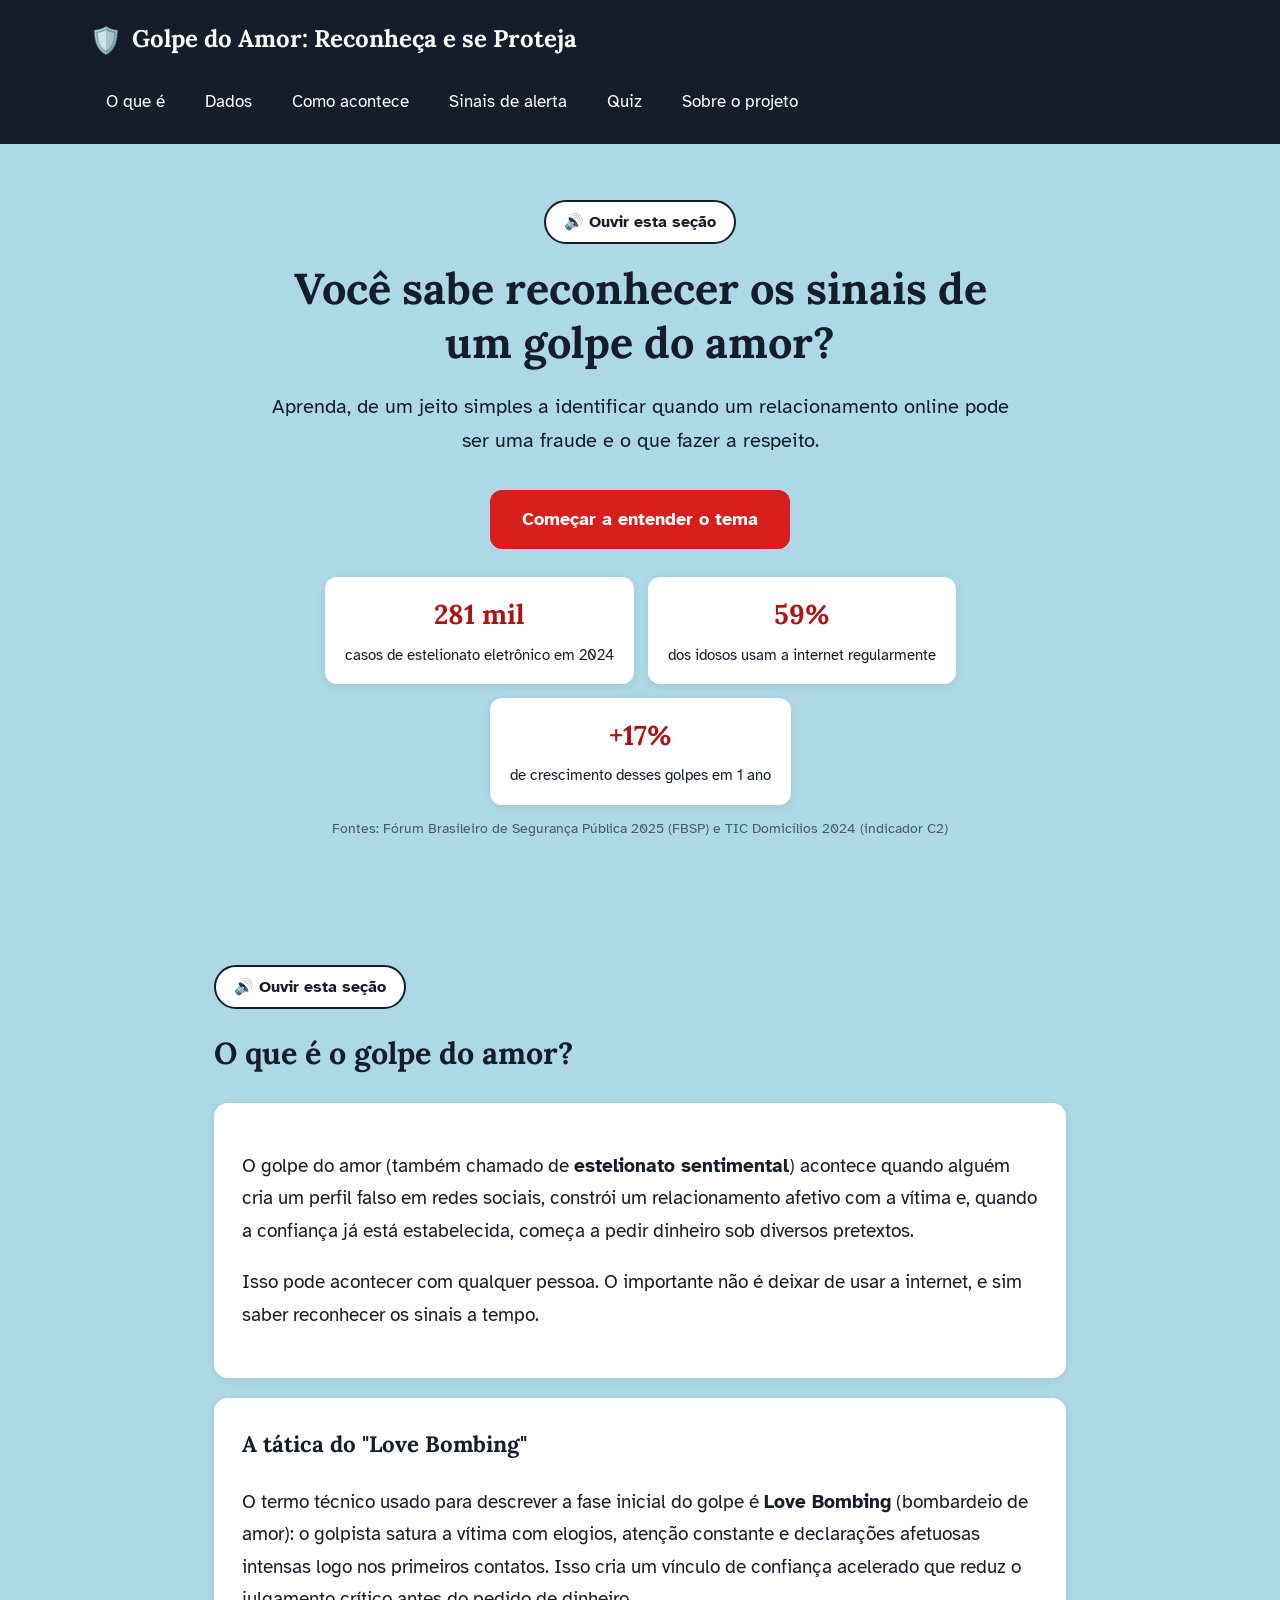
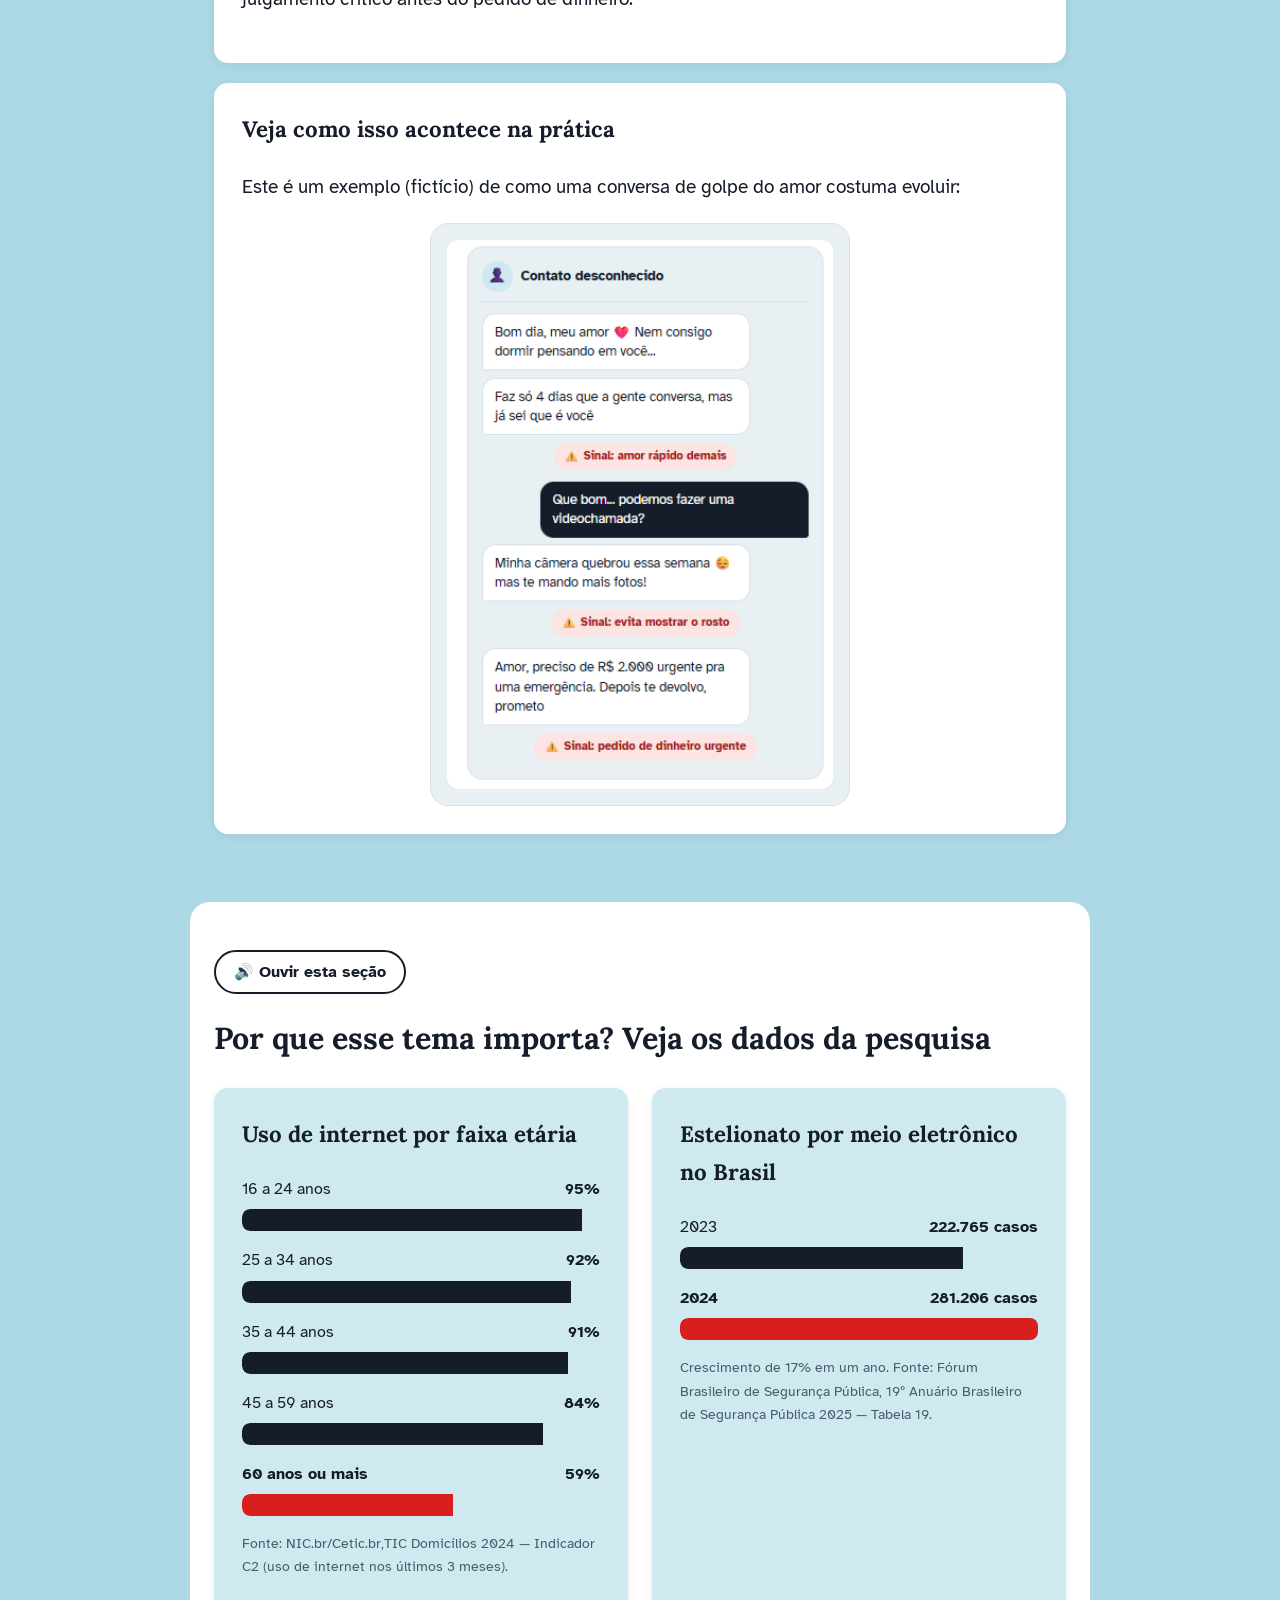
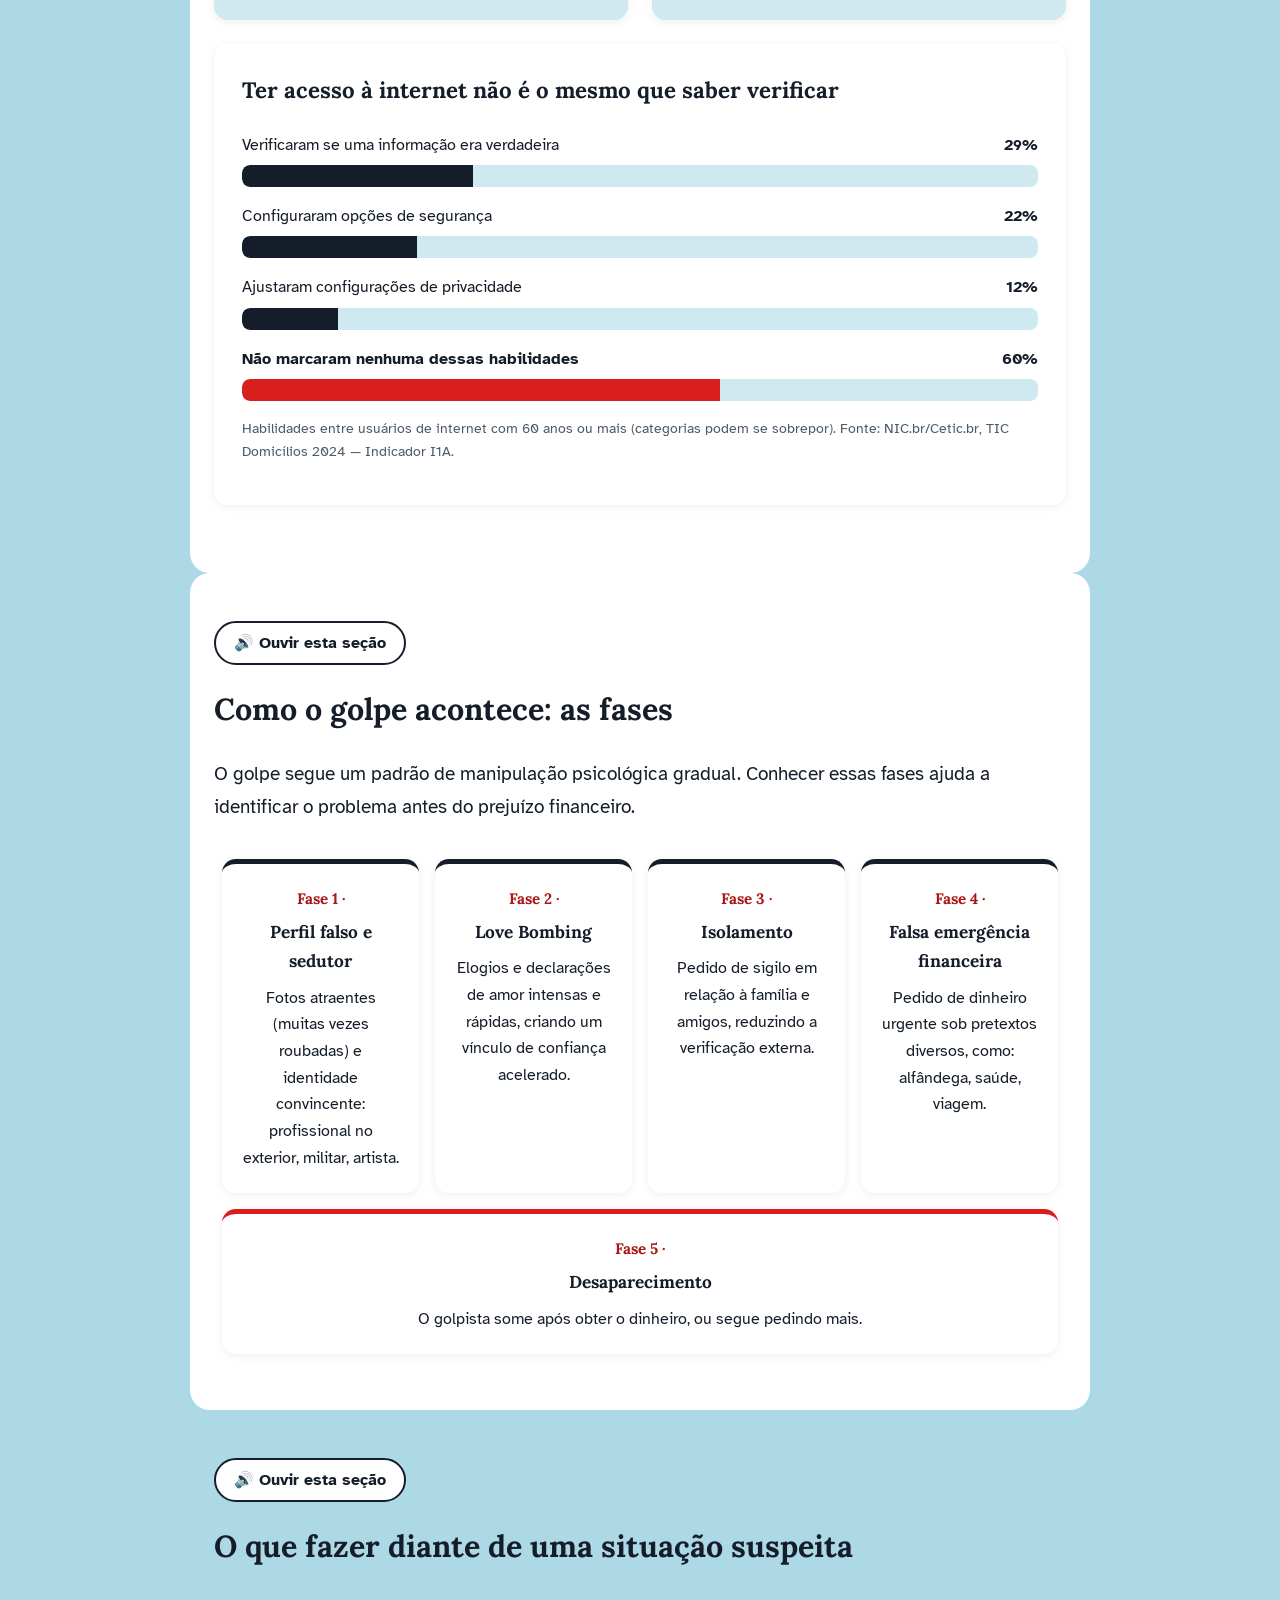
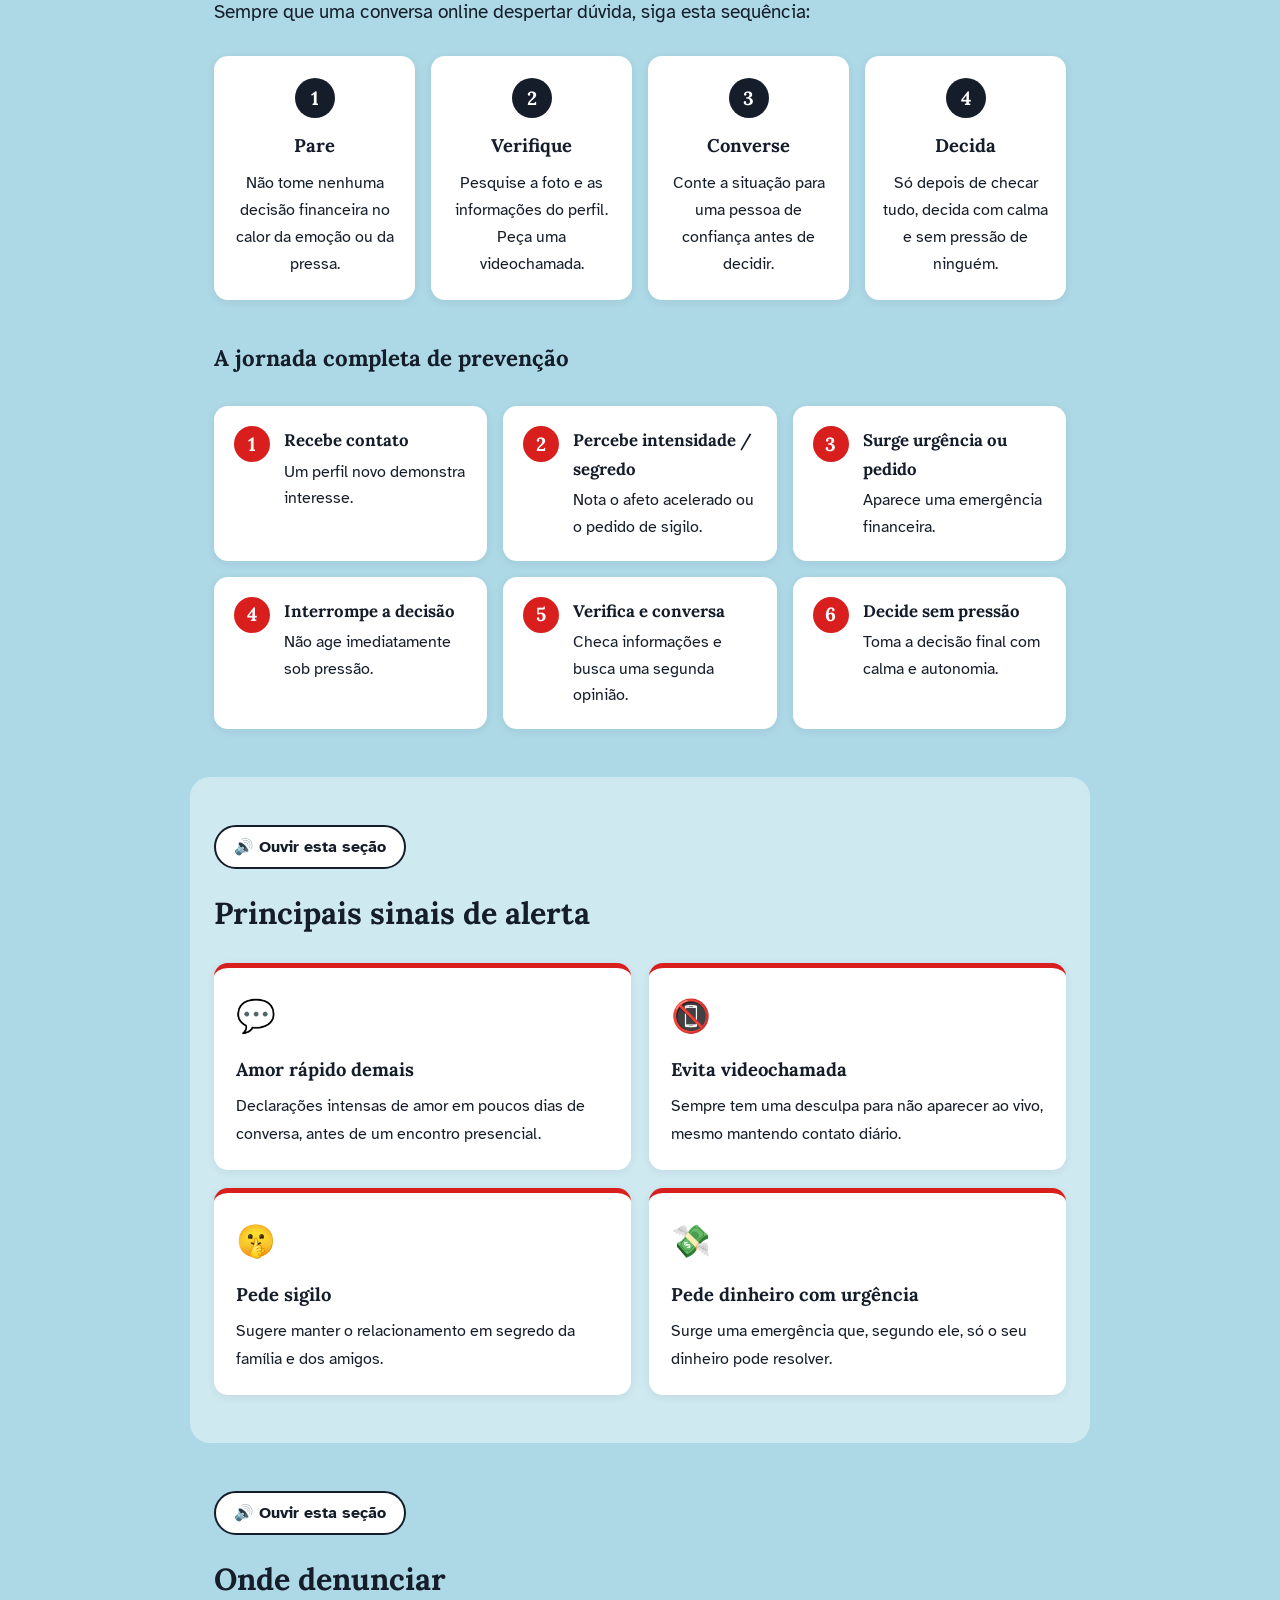
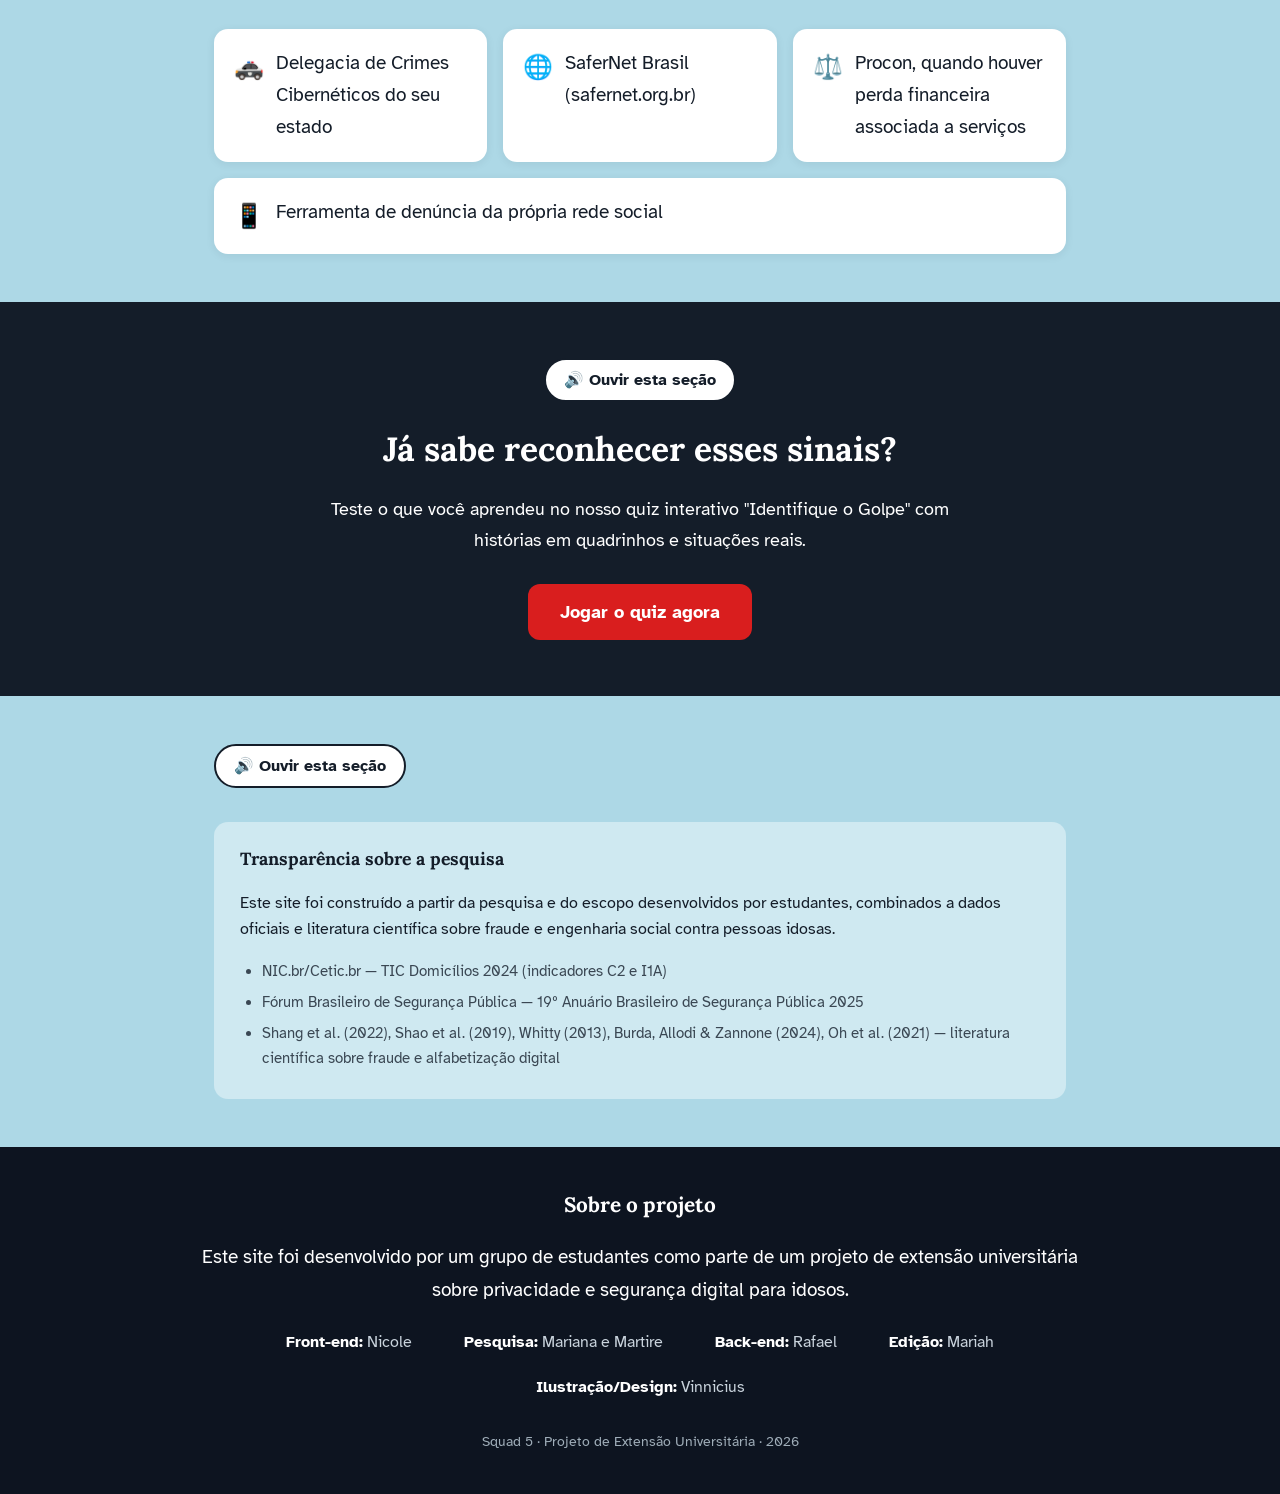
==== commit 243e95e8: "Add files via upload" ====
--- a/projetoex/index.html
+++ b/projetoex/index.html
@@ -58,6 +58,7 @@
         </div>
       </div>
     </div>
+              <p class="grafico-fonte"> Fontes: Fórum Brasileiro de Segurança Pública 2025 (FBSP) e TIC Domicílios 2024 (indicador C2) </p>
   </section>
 
   <section class="secao" id="sobre-o-golpe">
@@ -108,8 +109,8 @@
             <div class="grafico-rotulo"><span><strong>60 anos ou mais</strong></span><span class="valor">59%</span></div>
             <div class="grafico-trilha"><div class="grafico-preenchimento" style="width:59%"></div></div>
           </div>
-        </div>
-        <p class="grafico-fonte">Fonte: NIC.br/Cetic.br, TIC Domicílios 2024 — Indicador C2 (uso de internet nos últimos 3 meses).</p>
+        </div> 
+        <p class="grafico-fonte">Fonte: NIC.br/Cetic.br,TIC Domicílios 2024 — Indicador C2 (uso de internet nos últimos 3 meses).</p>
       </div>
 
       <div class="cartao cartao--fundo-azul-suave">
